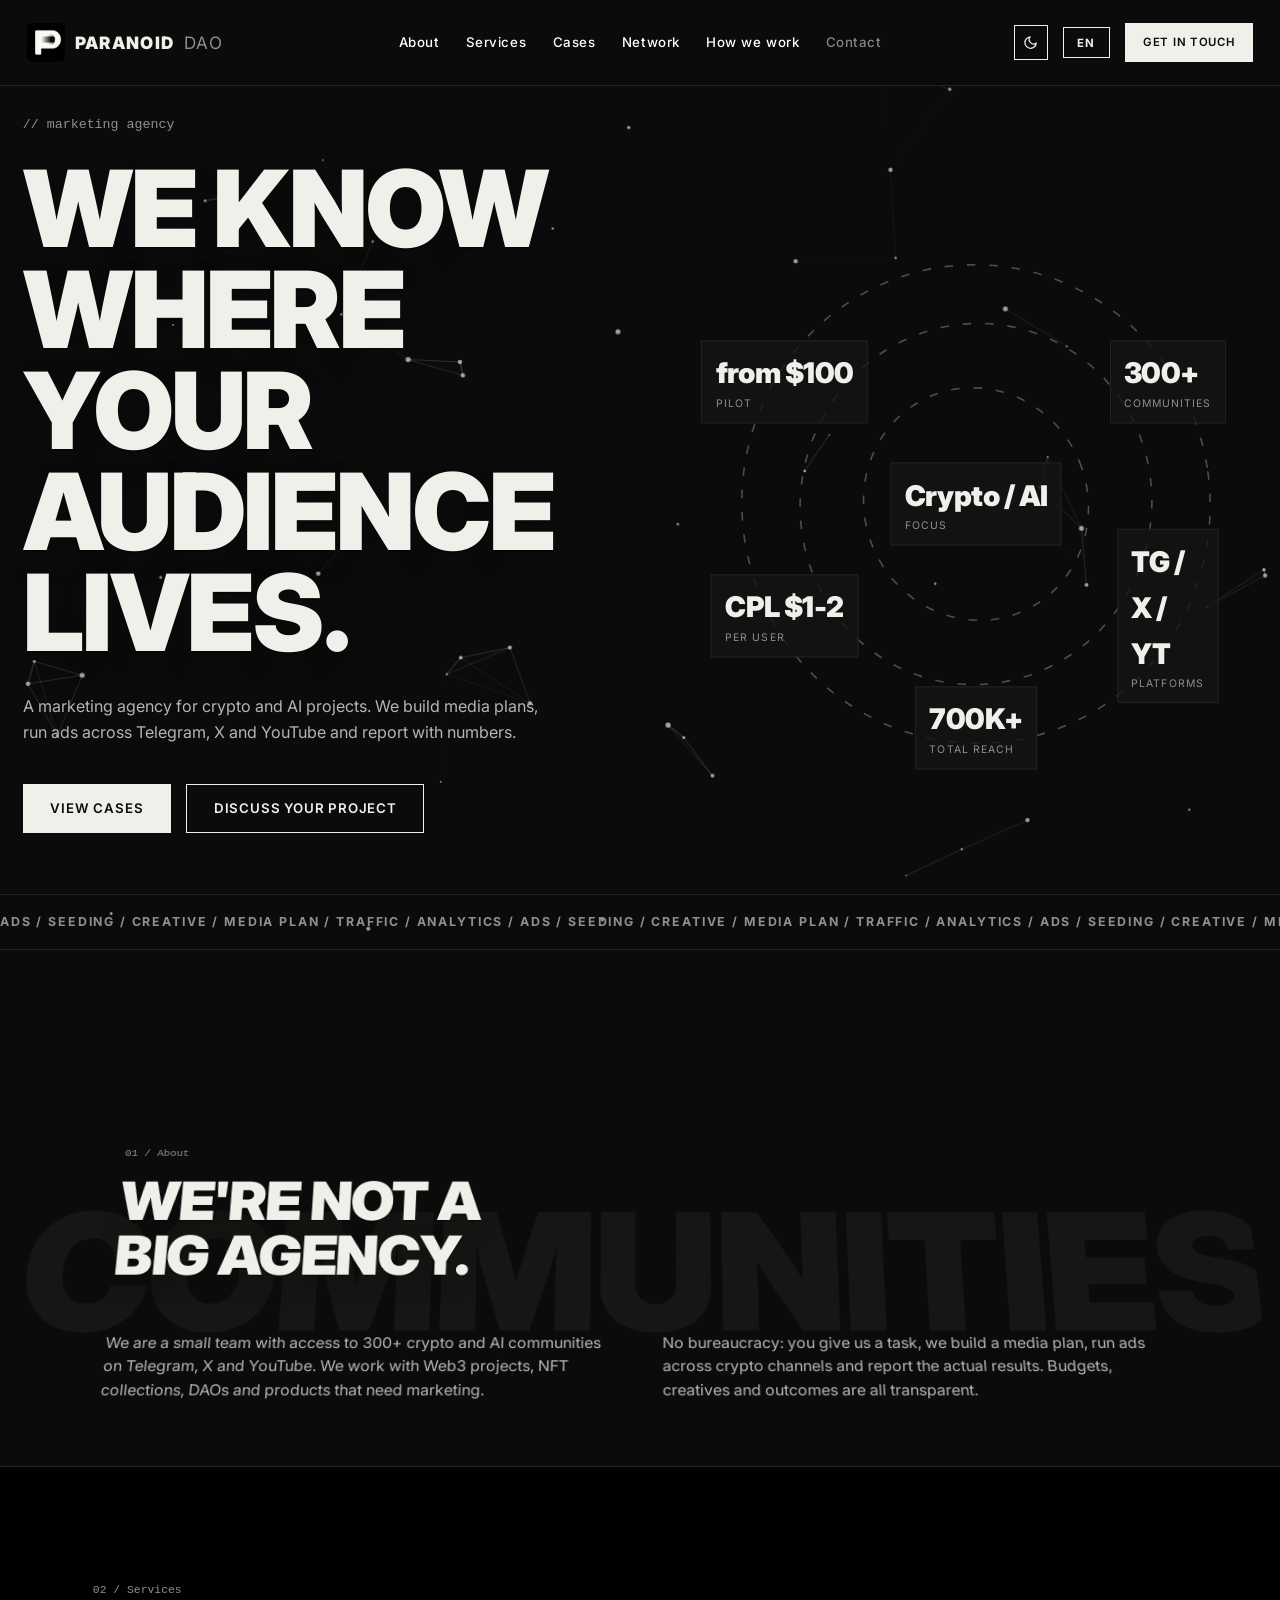
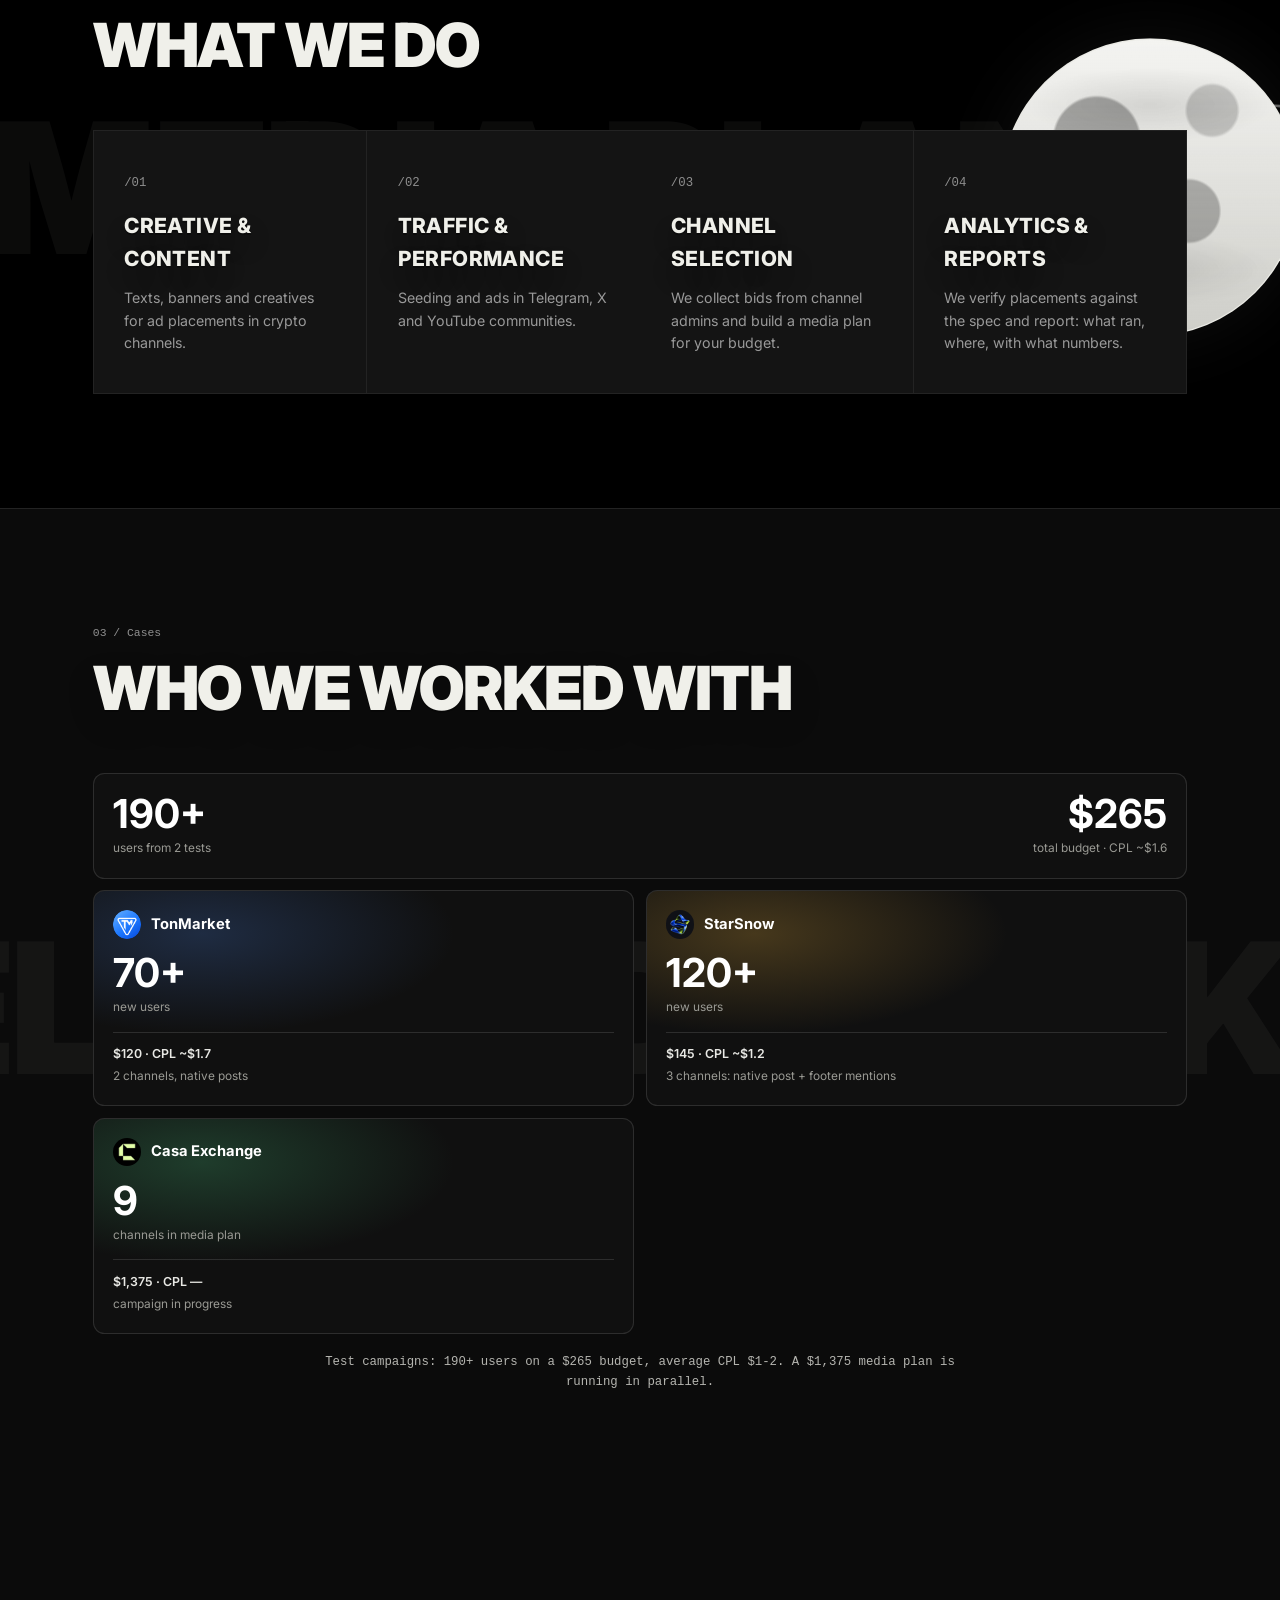
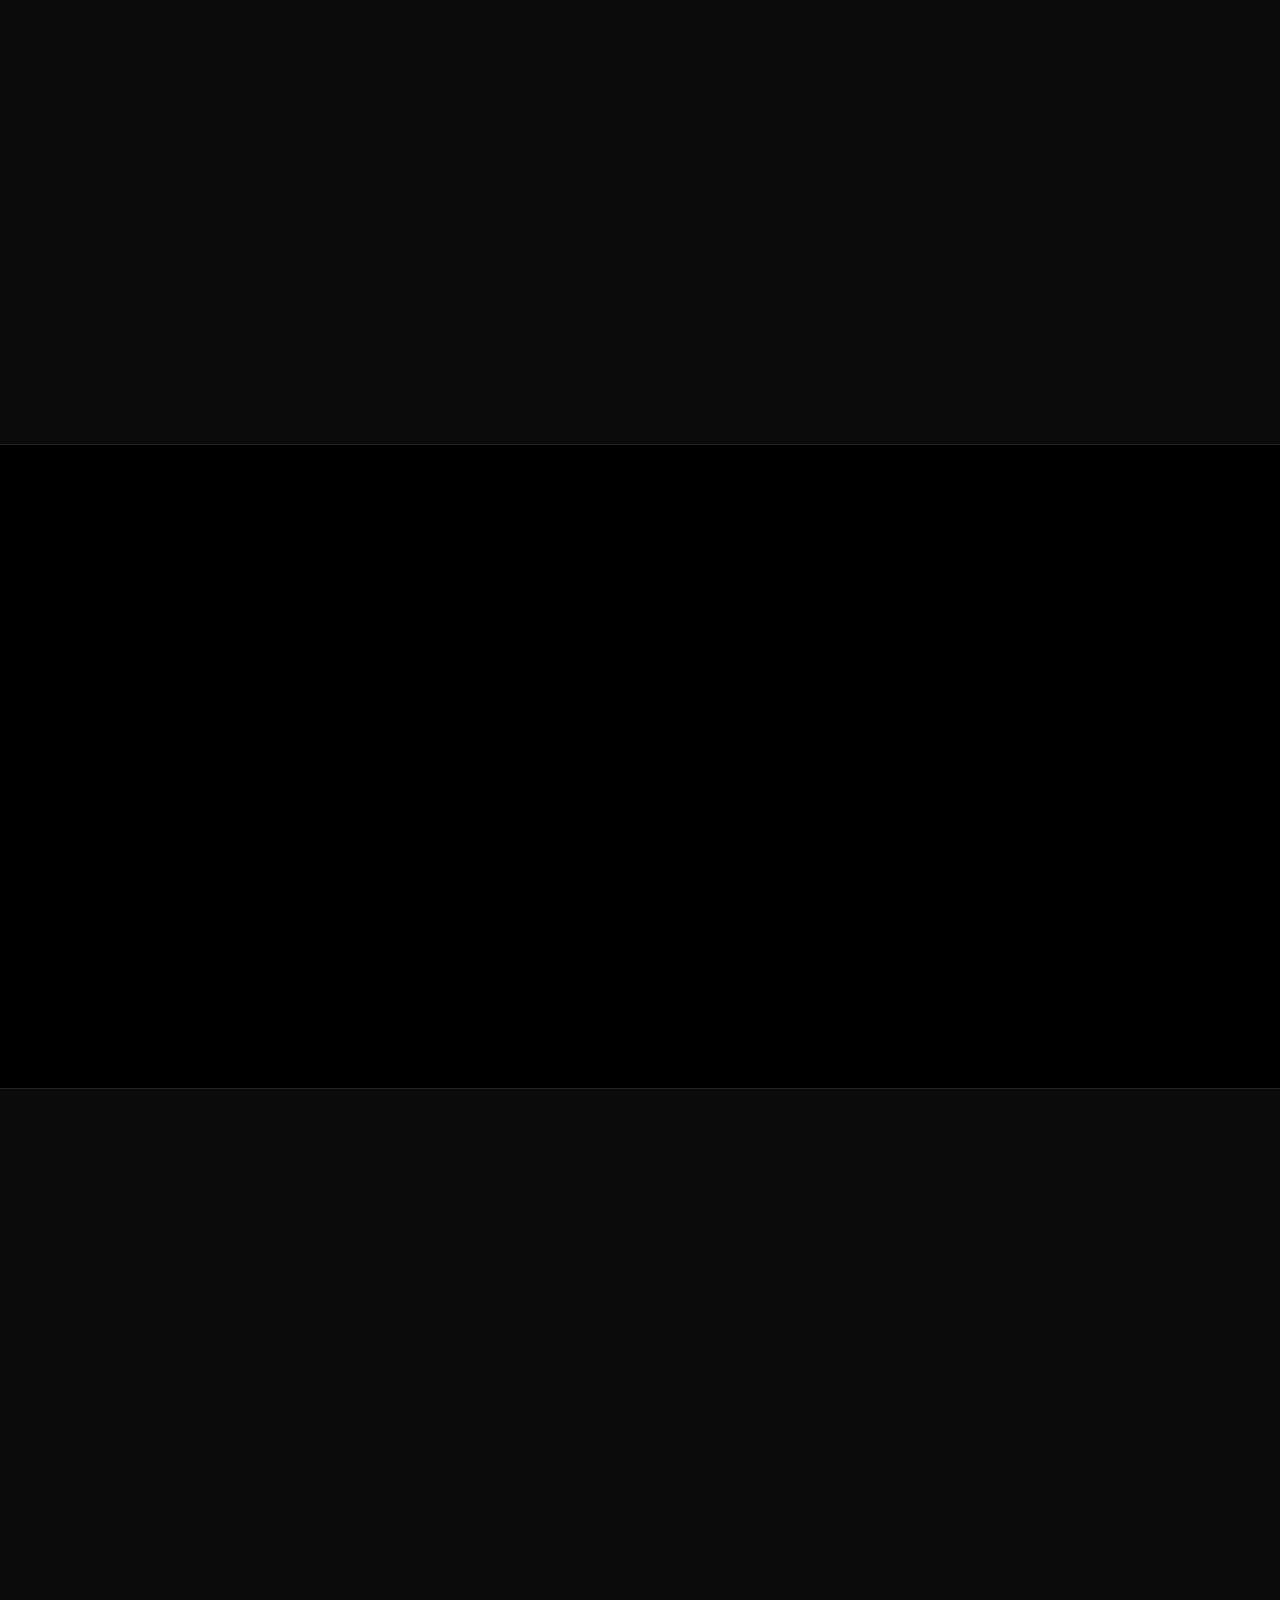
==== index.html @ a0a72232 "Casa Exchange: add project link" ====
<!DOCTYPE html>
<html lang="ru">
<head>
  <meta charset="UTF-8">
  <meta name="viewport" content="width=device-width, initial-scale=1.0">
  <title>Paranoid DAO — Crypto Marketing & Ads Agency</title>
  <meta name="description" content="Paranoid DAO — маркетинговое агентство для крипто- и AI-проектов: посевы и реклама в 300+ каналах Telegram, X и YouTube. Медиаплан, креативы, трафик и аналитика.">
  <link rel="canonical" href="https://paranoidao.xyz/">
  <meta property="og:type" content="website">
  <meta property="og:site_name" content="Paranoid DAO">
  <meta property="og:locale" content="ru_RU">
  <meta property="og:title" content="Paranoid DAO — Crypto Marketing & Ads Agency">
  <meta property="og:description" content="Посевы и реклама в 300+ крипто и AI-каналах Telegram, X и YouTube. Медиаплан, креативы, трафик и аналитика.">
  <meta property="og:url" content="https://paranoidao.xyz/">
  <meta property="og:image" content="https://paranoidao.xyz/og-image-v2.png">
  <meta property="og:image:width" content="1200">
  <meta property="og:image:height" content="630">
  <meta property="og:image:alt" content="Paranoid DAO: маркетинг для крипто-проектов. 300+ комьюнити в Telegram, X и YouTube.">
  <meta name="twitter:card" content="summary_large_image">
  <meta name="twitter:image:alt" content="Paranoid DAO: маркетинг для крипто-проектов">
  <meta name="twitter:title" content="Paranoid DAO — Crypto Marketing & Ads Agency">
  <meta name="twitter:description" content="Маркетинговое агентство с доступом к 300+ крипто и AI-комьюнити.">
  <link rel="preconnect" href="https://fonts.googleapis.com">
  <link rel="preconnect" href="https://fonts.gstatic.com" crossorigin>
  <link href="https://fonts.googleapis.com/css2?family=Inter:wght@400;500;600;700;800;900&family=Anton&display=swap" rel="stylesheet">
  <link rel="stylesheet" href="style.css?v=105">
  <link rel="icon" type="image/svg+xml" href="favicon.svg">
  <link rel="icon" type="image/png" sizes="64x64" href="favicon.png">
  <link rel="apple-touch-icon" sizes="180x180" href="apple-touch-icon.png">
  <script type="application/ld+json">
  {
    "@context": "https://schema.org",
    "@type": "Organization",
    "name": "Paranoid DAO",
    "url": "https://paranoidao.xyz/",
    "logo": "https://paranoidao.xyz/paranoiddao-avatar.png",
    "description": "Маркетинговое агентство с доступом к 300+ крипто и AI-комьюнити в Telegram, X и YouTube.",
    "sameAs": [
      "https://t.me/paranoiddao_mirror",
      "https://t.me/relapseqq",
      "https://x.com/shikigamiWW"
    ]
  }
  </script>
  <script type="application/ld+json">
  {
    "@context": "https://schema.org",
    "@type": "WebSite",
    "name": "Paranoid DAO",
    "alternateName": "ParanoidDAO",
    "url": "https://paranoidao.xyz/"
  }
  </script>
</head>
<body>

  <header class="header">
    <div class="container header__inner">
      <a href="#top" class="logo"><img src="paranoid-logo.png" alt="" class="logo__img">PARANOID<span>DAO</span></a>
      <nav class="nav">
        <a href="#about" data-i18n="nav.about">О нас</a>
        <a href="#services" data-i18n="nav.services">Услуги</a>
        <a href="#cases" data-i18n="nav.cases">Кейсы</a>
        <a href="communities/" data-i18n="nav.network">Сеть</a>
        <a href="#process" data-i18n="nav.process">Как работаем</a>
        <a href="#contact" data-i18n="nav.contact">Контакты</a>
      </nav>
      <div class="header__actions">
        <button class="burger" id="burger" type="button" aria-label="Menu">
          <span></span><span></span><span></span>
        </button>
        <button class="theme-toggle" id="themeToggle" type="button" aria-label="Toggle theme">
          <svg class="theme-icon theme-icon--moon" viewBox="0 0 24 24" fill="none" stroke="currentColor" stroke-width="2" stroke-linecap="round" stroke-linejoin="round"><path d="M21 12.79A9 9 0 1 1 11.21 3 7 7 0 0 0 21 12.79Z"/></svg>
          <svg class="theme-icon theme-icon--sun" viewBox="0 0 24 24" fill="none" stroke="currentColor" stroke-width="2" stroke-linecap="round" stroke-linejoin="round"><circle cx="12" cy="12" r="4"/><path d="M12 2v2M12 20v2M4.93 4.93l1.41 1.41M17.66 17.66l1.41 1.41M2 12h2M20 12h2M4.93 19.07l1.41-1.41M17.66 6.34l1.41-1.41"/></svg>
        </button>
        <div class="lang">
          <button class="lang-toggle" id="langToggle" type="button">RU</button>
          <div class="lang-menu" id="langMenu">
            <button type="button" data-lang-opt="ru">RU</button>
            <button type="button" data-lang-opt="en">EN</button>
            <button type="button" data-lang-opt="uk">UA</button>
          </div>
        </div>
        <a href="#contact" class="btn btn--small" data-i18n="btn.contact">Связаться</a>
      </div>
    </div>
  </header>

  <section class="hero" id="top">
    <canvas class="hero__canvas" id="heroCanvas" aria-hidden="true"></canvas>
    <div class="container">
      <p class="hero__label" data-i18n="hero.label">// маркетинговое агентство</p>
      <h1 class="hero__title" data-i18n-html="hero.title">МЫ ЗНАЕМ,<br>ГДЕ ВАША<br>АУДИТОРИЯ.</h1>
      <p class="hero__text" data-i18n="hero.text">
        Маркетинговое агентство для крипто- и AI-проектов.
        Собираем медиаплан, размещаем рекламу в Telegram, X и YouTube
        и отчитываемся цифрами.
      </p>
      <div class="hero__actions">
        <a href="#cases" class="btn" data-i18n="hero.btnCases">Смотреть кейсы</a>
        <a href="#contact" class="btn btn--ghost" data-i18n="hero.btnProject">Обсудить проект</a>
      </div>
    </div>
    <div class="hero__stats">
      <svg class="hero__orbits" viewBox="0 0 100 100" aria-hidden="true">
        <ellipse cx="50" cy="50" rx="44" ry="45" transform="rotate(-8 50 50)"/>
        <ellipse cx="50" cy="50" rx="33" ry="34" transform="rotate(14 50 50)"/>
        <ellipse cx="50" cy="50" rx="21" ry="22" transform="rotate(-22 50 50)"/>
      </svg>
      <a class="stat" href="communities/"><span class="stat__num">300+</span><span class="stat__label" data-i18n="stat.communities">комьюнити</span></a>
      <a class="stat" href="communities/"><span class="stat__num">TG / X / YT</span><span class="stat__label" data-i18n="stat.platforms">площадки</span></a>
      <a class="stat" href="communities/"><span class="stat__num">700K+</span><span class="stat__label" data-i18n="stat.reach">суммарный охват</span></a>
      <a class="stat" href="#cases"><span class="stat__num" data-i18n="stat.cplNum">CPL $1-2</span><span class="stat__label" data-i18n="stat.cpl">за юзера</span></a>
      <a class="stat" href="#pilot"><span class="stat__num" data-i18n="stat.pilotNum">от $100</span><span class="stat__label" data-i18n="stat.pilot">пилот</span></a>
      <a class="stat" href="#services"><span class="stat__num" data-i18n="stat.focusNum">Крипто / AI</span><span class="stat__label" data-i18n="stat.focus">фокус</span></a>
    </div>
    <div class="hero__marquee" aria-hidden="true">
      <div class="marquee__track">
        <span data-i18n="marquee">РЕКЛАМА / ПОСЕВЫ / КРЕАТИВ / МЕДИАПЛАН / ТРАФИК / АНАЛИТИКА / </span><span data-i18n="marquee">РЕКЛАМА / ПОСЕВЫ / КРЕАТИВ / МЕДИАПЛАН / ТРАФИК / АНАЛИТИКА / </span>
      </div>
    </div>
  </section>

  <section class="section" id="about">
    <canvas class="about__canvas" id="aboutCanvas" aria-hidden="true"></canvas>
    <div class="section__ghost section__ghost--right">communities</div>
    <div class="container">
      <p class="section__label" data-i18n="about.label">01 / О нас</p>
      <h2 class="section__title" data-i18n-html="about.title">Мы не «большое<br>агентство».</h2>
      <div class="about__grid">
        <p data-i18n="about.p1">
          Мы небольшая команда с доступом к 300+ крипто и AI-комьюнити
          в Telegram, X и YouTube. Работаем с Web3-проектами, NFT-коллекциями,
          DAO и продуктами, которым нужен маркетинг.
        </p>
        <p data-i18n="about.p2">
          Никакой бюрократии: вы даете задачу, мы собираем медиаплан,
          запускаем рекламу по крипто-каналам и отчитываемся по факту.
          Бюджеты, креативы и результаты полностью прозрачны.
        </p>
      </div>
    </div>
  </section>

  <section class="section section--invert" id="services">
    <div class="section__ghost section__ghost--left">media plan</div>
    <div class="planet" aria-hidden="true">
      <div class="planet__ring"></div>
      <div class="planet__orb"><div class="planet__spin"></div></div>
    </div>
    <div class="container">
      <p class="section__label" data-i18n="services.label">02 / Услуги</p>
      <h2 class="section__title" data-i18n="services.title">Что делаем</h2>
      <div class="services__grid">
        <article class="service">
          <span class="service__num">/01</span>
          <h3 data-i18n="svc1.title">Креатив и контент</h3>
          <p data-i18n="svc1.desc">Тексты, баннеры и креативы под рекламные размещения в крипто-каналах.</p>
        </article>
        <article class="service">
          <span class="service__num">/02</span>
          <h3 data-i18n="svc2.title">Трафик и performance</h3>
          <p data-i18n="svc2.desc">Посевы и реклама в Telegram, Twitter и YouTube-комьюнити.</p>
        </article>
        <article class="service">
          <span class="service__num">/03</span>
          <h3 data-i18n="svc3.title">Подбор каналов</h3>
          <p data-i18n="svc3.desc">Собираем заявки от админов каналов и формируем медиаплан под бюджет.</p>
        </article>
        <article class="service">
          <span class="service__num">/04</span>
          <h3 data-i18n="svc4.title">Аналитика и отчеты</h3>
          <p data-i18n="svc4.desc">Проверяем размещения по ТЗ и отчитываемся: что вышло, где, с какими цифрами.</p>
        </article>
      </div>
    </div>
  </section>

  <section class="section" id="cases">
    <div class="section__ghost section__ghost--right">selected work</div>
    <div class="container">
      <p class="section__label" data-i18n="cases.label">03 / Кейсы</p>
      <h2 class="section__title" data-i18n="cases.title">С кем работали</h2>
      <div class="cases__marquee" aria-hidden="true">
        <div class="cases__track">
          <a class="case-chip" href="https://t.me/TonMarketIo_bot" target="_blank" rel="noopener"><img src="tonmarket-icon.png" alt=""><span class="case-chip__name">TonMarket</span></a>
          <a class="case-chip" href="https://t.me/starsnowshop_bot" target="_blank" rel="noopener"><img src="starsnow-new.jpg" alt=""><span class="case-chip__name">StarSnow</span></a>
          <a class="case-chip" href="https://t.me/TonMarketIo_bot" target="_blank" rel="noopener"><img src="tonmarket-icon.png" alt=""><span class="case-chip__name">TonMarket</span></a>
          <a class="case-chip" href="https://t.me/starsnowshop_bot" target="_blank" rel="noopener"><img src="starsnow-new.jpg" alt=""><span class="case-chip__name">StarSnow</span></a>
          <a class="case-chip" href="https://t.me/TonMarketIo_bot" target="_blank" rel="noopener"><img src="tonmarket-icon.png" alt=""><span class="case-chip__name">TonMarket</span></a>
          <a class="case-chip" href="https://t.me/starsnowshop_bot" target="_blank" rel="noopener"><img src="starsnow-new.jpg" alt=""><span class="case-chip__name">StarSnow</span></a>
          <a class="case-chip" href="https://t.me/TonMarketIo_bot" target="_blank" rel="noopener"><img src="tonmarket-icon.png" alt=""><span class="case-chip__name">TonMarket</span></a>
          <a class="case-chip" href="https://t.me/starsnowshop_bot" target="_blank" rel="noopener"><img src="starsnow-new.jpg" alt=""><span class="case-chip__name">StarSnow</span></a>
          <a class="case-chip" href="https://t.me/TonMarketIo_bot" target="_blank" rel="noopener"><img src="tonmarket-icon.png" alt=""><span class="case-chip__name">TonMarket</span></a>
          <a class="case-chip" href="https://t.me/starsnowshop_bot" target="_blank" rel="noopener"><img src="starsnow-new.jpg" alt=""><span class="case-chip__name">StarSnow</span></a>
          <a class="case-chip" href="https://t.me/TonMarketIo_bot" target="_blank" rel="noopener"><img src="tonmarket-icon.png" alt=""><span class="case-chip__name">TonMarket</span></a>
          <a class="case-chip" href="https://t.me/starsnowshop_bot" target="_blank" rel="noopener"><img src="starsnow-new.jpg" alt=""><span class="case-chip__name">StarSnow</span></a>
          <a class="case-chip" href="https://t.me/TonMarketIo_bot" target="_blank" rel="noopener"><img src="tonmarket-icon.png" alt=""><span class="case-chip__name">TonMarket</span></a>
          <a class="case-chip" href="https://t.me/starsnowshop_bot" target="_blank" rel="noopener"><img src="starsnow-new.jpg" alt=""><span class="case-chip__name">StarSnow</span></a>
          <a class="case-chip" href="https://t.me/TonMarketIo_bot" target="_blank" rel="noopener"><img src="tonmarket-icon.png" alt=""><span class="case-chip__name">TonMarket</span></a>
          <a class="case-chip" href="https://t.me/starsnowshop_bot" target="_blank" rel="noopener"><img src="starsnow-new.jpg" alt=""><span class="case-chip__name">StarSnow</span></a>
          <a class="case-chip" href="https://t.me/TonMarketIo_bot" target="_blank" rel="noopener"><img src="tonmarket-icon.png" alt=""><span class="case-chip__name">TonMarket</span></a>
          <a class="case-chip" href="https://t.me/starsnowshop_bot" target="_blank" rel="noopener"><img src="starsnow-new.jpg" alt=""><span class="case-chip__name">StarSnow</span></a>
          <a class="case-chip" href="https://t.me/TonMarketIo_bot" target="_blank" rel="noopener"><img src="tonmarket-icon.png" alt=""><span class="case-chip__name">TonMarket</span></a>
          <a class="case-chip" href="https://t.me/starsnowshop_bot" target="_blank" rel="noopener"><img src="starsnow-new.jpg" alt=""><span class="case-chip__name">StarSnow</span></a>
        </div>
      </div>
      <div class="cases__bento" id="casesBento"></div>
      <p class="cases__note" data-i18n="cases.note">Тестовые кампании: 190+ пользователей при бюджете $265, средний CPL $1-2. Параллельно идет медиаплан на $1375.</p>
    </div>
  </section>

  <section class="section" id="pilot">
    <div class="section__ghost section__ghost--right">pilot</div>
    <div class="container pilot">
      <p class="section__label" data-i18n="pilot.label">// пилот</p>
      <h2 class="section__title" data-i18n="pilot.title">Пилот от $100.</h2>
      <p class="pilot__text" data-i18n="pilot.text">
        Тестовое размещение на одном или нескольких каналах: проверяем,
        как аудитория реагирует на оффер, до того как вы вложите
        основной бюджет. Вы получаете нативный пост и отчет с цифрами.
      </p>
      <a href="#contact" class="btn" data-i18n="pilot.btn">Обсудить пилот</a>
    </div>
  </section>

  <section class="section section--invert" id="process">
    <div class="section__ghost section__ghost--left">pipeline</div>
    <div class="container">
      <p class="section__label" data-i18n="process.label">04 / Как работаем</p>
      <h2 class="section__title" data-i18n-html="process.title">Четыре шага<br>до запуска.</h2>
      <div class="dao__grid">
        <div class="dao__item">
          <h3 data-i18n="step1.title">01 / Бриф</h3>
          <p data-i18n="step1.desc">Собираем у проекта задачу, бюджет и дедлайн.</p>
        </div>
        <div class="dao__item">
          <h3 data-i18n="step2.title">02 / Заявки</h3>
          <p data-i18n="step2.desc">Собираем заявки от каналов и комьюнити, формируем медиаплан.</p>
        </div>
        <div class="dao__item">
          <h3 data-i18n="step3.title">03 / Согласование</h3>
          <p data-i18n="step3.desc">Проходимся по медиаплану с клиентом и утверждаем размещения.</p>
        </div>
        <div class="dao__item">
          <h3 data-i18n="step4.title">04 / Контроль</h3>
          <p data-i18n="step4.desc">Проверяем выполнение условий по ТЗ и отдаем отчеты с цифрами.</p>
        </div>
      </div>
    </div>
  </section>

  <section class="section" id="contact">
    <div class="section__ghost section__ghost--right">paranoid</div>
    <div class="container contact">
      <p class="section__label" data-i18n="contact.label">05 / Контакты</p>
      <h2 class="section__title" data-i18n-html="contact.title">Есть задача?<br>Пишите.</h2>
      <p class="contact__text" data-i18n="contact.text">
        Расскажите про проект, бюджет и сроки. Соберем медиаплан
        по крипто-каналам и вернемся с предложением.
        Не уверены с бюджетом? Можно начать с теста на одном канале.
      </p>
      <div class="contact__links">
        <a href="mailto:mashiros17s@gmail.com" class="btn">mashiros17s@gmail.com</a>
        <a href="https://t.me/paranoiddao_mirror" target="_blank" rel="noopener" class="btn btn--ghost" data-i18n="btn.tgchan">Инфо-канал в Telegram</a>
        <a href="https://t.me/relapseqq" target="_blank" rel="noopener" class="btn btn--ghost" data-i18n="btn.tgdm">Написать в ЛС</a>
        <a href="https://x.com/shikigamiWW" target="_blank" rel="noopener" class="btn btn--ghost">X</a>
      </div>
      <p class="contact__foot">© 2026 Paranoid DAO.</p>
    </div>
  </section>

  <script>
  // Paranoid DAO — переключение языка RU/EN + подсветка активного пункта меню.

  const EN = {
    "nav.about": "About",
    "nav.services": "Services",
    "nav.cases": "Cases",
    "nav.network": "Network",
    "nav.process": "How we work",
    "nav.contact": "Contact",
    "btn.contact": "Get in touch",
    "btn.cases": "Cases",
    "btn.tgdm": "DM me",
    "btn.tgchan": "Telegram info channel",

    "hero.label": "// marketing agency",
    "hero.title": "WE KNOW<br>WHERE YOUR<br>AUDIENCE LIVES.",
    "hero.text": "A marketing agency for crypto and AI projects. We build media plans, run ads across Telegram, X and YouTube and report with numbers.",
    "hero.btnCases": "View cases",
    "hero.btnProject": "Discuss your project",
    "stat.communities": "communities",
    "stat.platforms": "platforms",
    "stat.focus": "focus",
    "stat.reach": "total reach",
    "stat.focusNum": "Crypto / AI",
    "stat.cplNum": "CPL $1-2",
    "stat.cpl": "per user",
    "stat.pilotNum": "from $100",
    "stat.pilot": "pilot",
    "marquee": "ADS / SEEDING / CREATIVE / MEDIA PLAN / TRAFFIC / ANALYTICS / ",

    "about.label": "01 / About",
    "about.title": "We're not a<br>big agency.",
    "about.p1": "We are a small team with access to 300+ crypto and AI communities on Telegram, X and YouTube. We work with Web3 projects, NFT collections, DAOs and products that need marketing.",
    "about.p2": "No bureaucracy: you give us a task, we build a media plan, run ads across crypto channels and report the actual results. Budgets, creatives and outcomes are all transparent.",

    "services.label": "02 / Services",
    "services.title": "What we do",
    "svc1.title": "Creative & content",
    "svc1.desc": "Texts, banners and creatives for ad placements in crypto channels.",
    "svc2.title": "Traffic & performance",
    "svc2.desc": "Seeding and ads in Telegram, X and YouTube communities.",
    "svc3.title": "Channel selection",
    "svc3.desc": "We collect bids from channel admins and build a media plan for your budget.",
    "svc4.title": "Analytics & reports",
    "svc4.desc": "We verify placements against the spec and report: what ran, where, with what numbers.",

    "cases.label": "03 / Cases",
    "cases.title": "Who we worked with",
    "case1.tag": "TON / TELEGRAM · NATIVE POST",
    "case1.title": "TonMarket",
    "case1.desc": "A prediction market in Telegram on TON.",
    "case.task": "Task",
    "case.done": "What we did",
    "case.result": "Result",
    "case.budget": "Budget",
    "case1.task": "Drove players to a referral and quest event with token and stablecoin farming.",
    "case1.done": "Picked 2 NFT/GIFTS-niche channels and placed native posts with an event guide.",
    "case1.result": "65+ new users, some placed predictions during the event.",
    "case1.budget": "$120.",
    "case2.tag": "STARS / PREMIUM · CHANNEL TEST",
    "case2.title": "StarSnow",
    "case2.desc": "A service for buying Telegram Stars and Premium.",
    "case2.task": "Test demand for a Telegram Stars and Premium buying service.",
    "case2.done": "First test on one channel, then scaled up: 5 placements across 2 channels.",
    "case2.result": "100+ new users, with real Telegram Stars purchases.",
    "case2.budget": "$145.",
    "cases.note": "Test campaigns: 190+ users on a $265 budget, average CPL $1-2. A $1,375 media plan is running in parallel.",
    "cases.totalLabel": "users from 2 tests",
    "cases.totalBudget": "total budget · CPL ~$1.6",
    "cases.usersLabel": "new users",
    "case1.stats": "$120 · CPL ~$1.7",
    "case1.note": "2 channels, native posts",
    "case2.stats": "$145 · CPL ~$1.2",
    "case2.note": "3 channels: native post + footer mentions",
    "case3.usersLabel": "channels in media plan",
    "case3.stats": "$1,375 · CPL —",
    "case3.note": "campaign in progress",
    "case.hover": "Hover for details",
    "case.tap": "Tap for details",

    "pilot.label": "// pilot",
    "pilot.title": "Pilot from $100.",
    "pilot.text": "A test placement on one or several channels: we check how the audience reacts to your offer before you spend the main budget. You get a native post and a report with numbers.",
    "pilot.btn": "Discuss pilot",

    "process.label": "04 / Process",
    "process.title": "Four steps<br>to launch.",
    "step1.title": "01 / Brief",
    "step1.desc": "We collect the project's task, budget and deadline.",
    "step2.title": "02 / Bids",
    "step2.desc": "We collect bids from channels and communities and build a media plan.",
    "step3.title": "03 / Approval",
    "step3.desc": "We go through the media plan with the client and approve placements.",
    "step4.title": "04 / Control",
    "step4.desc": "We verify spec compliance and deliver a report with numbers.",

    "contact.label": "05 / Contact",
    "contact.title": "Got a project?<br>Write us.",
    "contact.text": "Tell us about your project, budget and timeline. We'll build a media plan across crypto channels and get back with an offer. Not sure about budget? You can start with a test on a single channel."
  };

  const UK = {
    "nav.about": "Про нас",
    "nav.services": "Послуги",
    "nav.cases": "Кейси",
    "nav.network": "Мережа",
    "nav.process": "Як працюємо",
    "nav.contact": "Контакти",
    "btn.contact": "Зв'язатися",
    "btn.cases": "Кейси",
    "btn.tgdm": "Написати в ЛС",
    "btn.tgchan": "Інфо-канал у Telegram",

    "hero.label": "// маркетингове агентство",
    "hero.title": "МИ ЗНАЄМО,<br>ДЕ ВАША<br>АУДИТОРІЯ.",
    "hero.text": "Маркетингове агентство для крипто- та AI-проєктів. Збираємо медіаплани, розміщуємо рекламу в Telegram, X та YouTube і звітуємо цифрами.",
    "hero.btnCases": "Дивитись кейси",
    "hero.btnProject": "Обговорити проєкт",
    "stat.communities": "ком'юніті",
    "stat.platforms": "майданчики",
    "stat.focus": "фокус",
    "stat.reach": "загальне охоплення",
    "stat.focusNum": "Крипто / AI",
    "stat.cplNum": "CPL $1-2",
    "stat.cpl": "за користувача",
    "stat.pilotNum": "від $100",
    "stat.pilot": "пілот",
    "marquee": "РЕКЛАМА / ПОСІВИ / КРЕАТИВ / МЕДІАПЛАН / ТРАФІК / АНАЛІТИКА / ",

    "about.label": "01 / Про нас",
    "about.title": "Ми не «велике<br>агентство».",
    "about.p1": "Ми невелика команда з доступом до 300+ крипто- та AI-ком'юніті в Telegram, X та YouTube. Працюємо з Web3-проєктами, NFT-колекціями, DAO та продуктами, яким потрібен маркетинг.",
    "about.p2": "Без бюрократії: ви даєте нам задачу, ми збираємо медіаплан, розміщуємо рекламу в крипто-каналах і звітуємо реальними результатами. Бюджети, креативи та результати — прозорі.",

    "services.label": "02 / Послуги",
    "services.title": "Що робимо",
    "svc1.title": "Креатив і контент",
    "svc1.desc": "Тексти, банери та креативи для рекламних розміщень у крипто-каналах.",
    "svc2.title": "Трафік і performance",
    "svc2.desc": "Посіви та реклама в Telegram, X та YouTube-ком'юніті.",
    "svc3.title": "Підбір каналів",
    "svc3.desc": "Збираємо заявки від адмінів каналів і формуємо медіаплан під бюджет.",
    "svc4.title": "Аналітика і звіти",
    "svc4.desc": "Перевіряємо розміщення за ТЗ і звітуємо: що вийшло, де і з якими цифрами.",

    "cases.label": "03 / Кейси",
    "cases.title": "З ким працювали",
    "case1.tag": "TON / TELEGRAM · НАТИВНИЙ ПОСТ",
    "case1.title": "TonMarket",
    "case1.desc": "Предикт-маркет у Telegram на TON.",
    "case.task": "Задача",
    "case.done": "Що зробили",
    "case.result": "Результат",
    "case.budget": "Бюджет",
    "case1.task": "Привели гравців на реферальний та квест-івент із фармом токенів і стейблів.",
    "case1.done": "Взяли 2 канали NFT/GIFTS-тематики, розмістили нативні пости з гайдом по івенту.",
    "case1.result": "65+ нових користувачів, частина зробила предикти під час івенту.",
    "case1.budget": "$120.",
    "case2.tag": "STARS / PREMIUM · ТЕСТ КАНАЛУ",
    "case2.title": "StarSnow",
    "case2.desc": "Сервіс покупки Telegram Stars і Premium.",
    "case2.task": "Перевірити попит на сервіс покупки Telegram Stars і Premium.",
    "case2.done": "Перший тест на одному каналі, потім добір реклами: 5 розміщень на 2 каналах.",
    "case2.result": "100+ нових користувачів, були покупки Telegram Stars.",
    "case2.budget": "$145.",
    "cases.note": "Тестові кампанії: 190+ користувачів при бюджеті $265, середній CPL $1-2. Паралельно йде медіаплан на $1375.",
    "cases.totalLabel": "користувачів за 2 тести",
    "cases.totalBudget": "загальний бюджет · CPL ~$1,6",
    "cases.usersLabel": "нових користувачів",
    "case1.stats": "$120 · CPL ~$1,7",
    "case1.note": "2 канали, нативні пости",
    "case2.stats": "$145 · CPL ~$1,2",
    "case2.note": "3 канали: нативний пост і футери",
    "case3.usersLabel": "каналів у медіаплані",
    "case3.stats": "$1 375 · CPL —",
    "case3.note": "кампанія в роботі",
    "case.hover": "Наведіть для деталей",
    "case.tap": "Торкніться для деталей",

    "pilot.label": "// пілот",
    "pilot.title": "Пілот від $100.",
    "pilot.text": "Тестове розміщення на одному або кількох каналах: перевіряємо, як аудиторія реагує на оффер, доки ви не вклали основний бюджет. Ви отримуєте нативний пост і звіт із цифрами.",
    "pilot.btn": "Обговорити пілот",

    "process.label": "04 / Як працюємо",
    "process.title": "Чотири кроки<br>до запуску.",
    "step1.title": "01 / Бриф",
    "step1.desc": "Збираємо у проєкту задачу, бюджет і дедлайн.",
    "step2.title": "02 / Заявки",
    "step2.desc": "Збираємо заявки від каналів і ком'юніті, формуємо медіаплан.",
    "step3.title": "03 / Погодження",
    "step3.desc": "Проходимо медіаплан із клієнтом і затверджуємо розміщення.",
    "step4.title": "04 / Контроль",
    "step4.desc": "Перевіряємо виконання умов за ТЗ і віддаємо звіти з цифрами.",

    "contact.label": "05 / Контакти",
    "contact.title": "Є задача?<br>Пишіть.",
    "contact.text": "Розкажіть про свій проєкт, бюджет і терміни. Ми зберемо медіаплан по крипто-каналах і надішлемо пропозицію. Не впевнені з бюджетом? Можна почати з тесту на одному каналі."
  };

  // Кейсы: bento-сетка. Новый кейс = одна строка в CASES_DATA.
  const CASES_DATA = [
    { name: 'TonMarket', icon: 'tonmarket-icon.png', url: 'https://t.me/TonMarketIo_bot',
      users: '70+', stats: '$120 · CPL ~$1,7', note: '2 канала, нативные посты',
      statsKey: 'case1.stats', noteKey: 'case1.note', glow: '#3a5f9f' },
    { name: 'StarSnow', icon: 'starsnow-new.jpg', url: 'https://t.me/starsnowshop_bot',
      users: '120+', stats: '$145 · CPL ~$1,2', note: '3 канала: нативный пост и футеры',
      statsKey: 'case2.stats', noteKey: 'case2.note', glow: '#aa8232' },
    { name: 'Casa Exchange', icon: 'casa.jpg', url: 'https://casa-exchange.com',
      users: '9', usersLabel: 'каналов в медиаплане', usersKey: 'case3.usersLabel',
      stats: '$1 375 · CPL —', note: 'кампания в работе',
      statsKey: 'case3.stats', noteKey: 'case3.note', glow: '#3a8f5f' }
  ];
  (function renderCases() {
    const grid = document.getElementById('casesBento');
    if (!grid) return;
    const mk = (tag, cls, text, i18nKey) => {
      const e = document.createElement(tag);
      if (cls) e.className = cls;
      if (text != null) e.textContent = text;
      if (i18nKey) e.setAttribute('data-i18n', i18nKey);
      return e;
    };
    // Итог на всю ширину
    const total = mk('div', 'bento bento--total');
    const l = mk('div', 'bento__side');
    l.append(mk('span', 'bento__num', '190+'), mk('span', 'bento__sub', 'пользователей за 2 теста', 'cases.totalLabel'));
    const r = mk('div', 'bento__side bento__side--right');
    r.append(mk('span', 'bento__num', '$265'), mk('span', 'bento__sub', 'общий бюджет · CPL ~$1,6', 'cases.totalBudget'));
    total.append(l, r);
    grid.appendChild(total);
    // Ячейки кейсов
    CASES_DATA.forEach(c => {
      const cell = mk('div', 'bento bento--case');
      cell.style.setProperty('--glow', c.glow);
      const glow = mk('div', 'bento__glow');
      const head = mk('div', 'bento__head');
      if (c.icon) {
        const img = document.createElement('img');
        img.src = c.icon; img.alt = c.name; img.loading = 'lazy';
        head.appendChild(img);
      } else {
        const mono = mk('span', 'bento__mono', c.name.split(' ').map(w => w[0]).join('').slice(0, 2));
        head.appendChild(mono);
      }
      const nameEl = c.url ? mk('a', 'bento__name', c.name) : mk('span', 'bento__name', c.name);
      if (c.url) { nameEl.href = c.url; nameEl.target = '_blank'; nameEl.rel = 'noopener noreferrer'; }
      head.appendChild(nameEl);
      const users = mk('div', 'bento__users');
      users.append(mk('span', 'bento__num', c.users),
        mk('span', 'bento__sub', c.usersLabel || 'новых пользователей', c.usersKey || 'cases.usersLabel'));
      const foot = mk('div', 'bento__foot');
      foot.append(mk('span', 'bento__stats', c.stats, c.statsKey), mk('span', 'bento__note', c.note, c.noteKey));
      cell.append(glow, head, users, foot);
      grid.appendChild(cell);
    });
  })();

  // Сохраняем оригинальные (русские) тексты при загрузке.
  const i18nEls = [...document.querySelectorAll('[data-i18n], [data-i18n-html]')];
  const original = new Map(i18nEls.map(el => {
    const entries = [];
    if (el.hasAttribute('data-i18n')) entries.push(['data-i18n', el.textContent]);
    if (el.hasAttribute('data-i18n-html')) entries.push(['data-i18n-html', el.innerHTML]);
    return [el, entries];
  }));

  // Цвет частиц берется из CSS-переменной --particle-rgb (зависит от темы).
  let particleRGB = '255,255,255';

  const langToggle = document.getElementById('langToggle');
  const marqueeSpans = document.querySelectorAll('.marquee__track span');
  const ruMarquee = marqueeSpans[0] ? marqueeSpans[0].textContent : '';
  let savedLang = null;
  try { savedLang = localStorage.getItem('lang'); } catch (e) {}
  if (!savedLang) {
    const nav = (navigator.language || '').toLowerCase();
    savedLang = nav.startsWith('uk') ? 'uk' : nav.startsWith('ru') ? 'ru' : 'en';
  }

  const DICTS = { en: EN, uk: UK };
  const TITLES = {
    ru: 'Paranoid DAO — маркетинговое агентство для крипто-проектов',
    en: 'Paranoid DAO — Crypto Marketing & Ads Agency',
    uk: 'Paranoid DAO — маркетингове агентство для крипто-проєктів'
  };

  function setLang(lang) {
    document.documentElement.lang = lang;
    document.title = TITLES[lang] || TITLES.en;
    try { localStorage.setItem('lang', lang); } catch (e) {}
    if (langToggle) langToggle.textContent = { ru: 'RU', en: 'EN', uk: 'UA' }[lang] || lang.toUpperCase();
    document.querySelectorAll('.lang-menu [data-lang-opt]').forEach(b => {
      b.classList.toggle('active', b.dataset.langOpt === lang);
    });

    for (const [el, entries] of original) {
      for (const [attr, ruText] of entries) {
        const key = el.getAttribute(attr);
        const value = lang === 'ru' ? ruText : (DICTS[lang] && DICTS[lang][key]);
        if (value === undefined) continue;
        if (attr === 'data-i18n') el.textContent = value;
        else el.innerHTML = value;
      }
    }

    const phrase = lang === 'ru' ? ruMarquee : (DICTS[lang] && DICTS[lang]['marquee']) || EN['marquee'];
    marqueeSpans.forEach(s => { s.textContent = phrase.repeat(12); });
  }

  const langMenu = document.getElementById('langMenu');
  if (langToggle && langMenu) {
    langToggle.addEventListener('click', (e) => {
      e.stopPropagation();
      langMenu.classList.toggle('open');
    });
    langMenu.querySelectorAll('[data-lang-opt]').forEach(btn => {
      btn.addEventListener('click', () => {
        setLang(btn.dataset.langOpt);
        langMenu.classList.remove('open');
      });
    });
    document.addEventListener('click', (e) => {
      if (!e.target.closest('.lang')) langMenu.classList.remove('open');
    });
  }

  setLang(savedLang);

  setLang(savedLang);

  // Подсветка активного пункта меню при скролле.
  const links = document.querySelectorAll('.nav a[href^="#"]');
  const sections = [...links]
    .map(a => document.querySelector(a.getAttribute('href')))
    .filter(Boolean);

  // Планета у секции услуг: оборот зависит от скролла.
  const servicesSection = document.getElementById('services');
  const planetSpin = document.querySelector('.planet__spin');

  const updatePlanet = () => {
    if (!servicesSection || !planetSpin) return;
    const top = servicesSection.offsetTop - window.scrollY;
    const progress = Math.min(Math.max((window.innerHeight - top) / (servicesSection.offsetHeight + window.innerHeight), 0), 1);
    planetSpin.style.transform = 'rotate(' + (progress * 360) + 'deg)';
  };

  // Скролл-обработчик через requestAnimationFrame: не чаще 1 раза за кадр.
  let scrollQueued = false;
  const onScroll = () => {
    if (scrollQueued) return;
    scrollQueued = true;
    requestAnimationFrame(() => {
      scrollQueued = false;
      const y = window.scrollY + 120;
      let current = sections[0];
      for (const s of sections) {
        if (s.offsetTop <= y) current = s;
      }
      links.forEach(a => {
        a.style.opacity = a.getAttribute('href') === '#' + current.id ? '1' : '0.5';
      });
      updatePlanet();
      updateSections3D();
    });
  };

  // 3D-переход секций: при появлении в вьюпорте «встают» из перспективы.
  const contentSections = document.querySelectorAll('.section');
  const updateSections3D = () => {
    const vh = window.innerHeight;
    const sy = window.scrollY;
    for (const s of contentSections) {
      const top = s.offsetTop - sy;
      const h = s.offsetHeight;
      // Далеко за пределами экрана — снимаем transform, не тратим ресурсы.
      if (top + h < -200 || top > vh + 200) {
        if (s._t3d !== '') { s._t3d = ''; s.style.transform = ''; }
        continue;
      }
      const p = Math.min(Math.max((vh * 0.9 - top) / (vh * 0.55), 0), 1);
      const eased = 1 - Math.pow(1 - p, 3);
      const angle = ((1 - eased) * 16).toFixed(2);
      const lift = ((1 - eased) * 50).toFixed(1);
      const t = 'perspective(1600px) rotateX(' + angle + 'deg) translateY(' + lift + 'px)';
      if (s._t3d !== t) { s._t3d = t; s.style.transform = t; }
    }
  };

  window.addEventListener('scroll', onScroll, { passive: true });
  window.addEventListener('resize', updatePlanet);
  // Карта сообществ в «О нас»: тихие частицы на фоне текста.
  const aboutCanvas = document.getElementById('aboutCanvas');
  if (aboutCanvas) {
    const actx = aboutCanvas.getContext('2d');
    const aboutSection = aboutCanvas.parentElement;
    const AC_COUNT = 30;
    const AC_LINK = 110;
    const AC_SPEED = 0.18;
    let apts = [];

    const aresize = () => {
      const dpr = Math.min(window.devicePixelRatio || 1, 1.5);
      const w = aboutSection.clientWidth, h = aboutSection.clientHeight;
      aboutCanvas.width = w * dpr;
      aboutCanvas.height = h * dpr;
      aboutCanvas.style.width = w + 'px';
      aboutCanvas.style.height = h + 'px';
      actx.setTransform(dpr, 0, 0, dpr, 0, 0);
      apts = Array.from({ length: AC_COUNT }, () => ({
        x: Math.random() * w,
        y: Math.random() * h,
        vx: (Math.random() - 0.5) * AC_SPEED,
        vy: (Math.random() - 0.5) * AC_SPEED,
        r: Math.random() * 1.6 + 0.6
      }));
    };

    const adraw = () => {
      const w = aboutSection.clientWidth, h = aboutSection.clientHeight;
      actx.clearRect(0, 0, w, h);

      for (const p of apts) {
        p.x += p.vx;
        p.y += p.vy;
        if (p.x < -20) p.x = w + 20;
        if (p.x > w + 20) p.x = -20;
        if (p.y < -20) p.y = h + 20;
        if (p.y > h + 20) p.y = -20;
      }

      actx.lineWidth = 1;
      for (let i = 0; i < apts.length; i++) {
        for (let j = i + 1; j < apts.length; j++) {
          const a = apts[i], b = apts[j];
          const d = Math.hypot(a.x - b.x, a.y - b.y);
          if (d < AC_LINK) {
            actx.strokeStyle = 'rgba(' + particleRGB + ',' + ((1 - d / AC_LINK) * 0.07).toFixed(3) + ')';
            actx.beginPath();
            actx.moveTo(a.x, a.y);
            actx.lineTo(b.x, b.y);
            actx.stroke();
          }
        }
      }

      actx.fillStyle = 'rgba(' + particleRGB + ',0.35)';
      for (const p of apts) {
        actx.beginPath();
        actx.arc(p.x, p.y, p.r, 0, Math.PI * 2);
        actx.fill();
      }
    };

    // Не рисуем кадры, когда секция «О нас» за пределами экрана.
    let aboutVisible = true;
    new IntersectionObserver(entries => {
      aboutVisible = entries[0].isIntersecting;
    }, { threshold: 0 }).observe(aboutSection);

    const aloop = () => {
      if (aboutVisible) adraw();
      requestAnimationFrame(aloop);
    };

    aresize();
    window.addEventListener('resize', aresize);
    if (window.matchMedia('(prefers-reduced-motion: reduce)').matches) {
      adraw();
    } else {
      aloop();
    }
  }

  onScroll();

  // Якорные ссылки: скролл без # в URL.
  document.querySelectorAll('a[href^="#"]').forEach(a => {
    a.addEventListener('click', e => {
      const target = document.querySelector(a.getAttribute('href'));
      if (!target) return;
      e.preventDefault();
      // Скроллим по layout-координатам (offsetTop), а не scrollIntoView:
      // у секций есть 3D-transform, из-за него scrollIntoView целится
      // в визуальную позицию и может «промахнуться» на соседний раздел.
      window.scrollTo({
        top: Math.max(0, target.offsetTop - 120),
        behavior: 'smooth'
      });
      history.replaceState(null, '', location.pathname);
    });
  });

  // Переключение темы.
  const themeToggle = document.getElementById('themeToggle');

  function applyTheme(t) {
    if (t === 'light') document.documentElement.dataset.theme = 'light';
    else delete document.documentElement.dataset.theme;
    try { localStorage.setItem('theme', t); } catch (e) {}
    particleRGB = getComputedStyle(document.documentElement)
      .getPropertyValue('--particle-rgb').trim() || '255,255,255';
  }

  let savedTheme = 'dark';
  try { savedTheme = localStorage.getItem('theme') || 'dark'; } catch (e) {}
  applyTheme(savedTheme);

  if (themeToggle) {
    themeToggle.addEventListener('click', () => {
      applyTheme(document.documentElement.dataset.theme === 'light' ? 'dark' : 'light');
    });
  }

  // Бургер-меню на мобильных.
  const burger = document.getElementById('burger');
  const mainNav = document.querySelector('.nav');
  if (burger && mainNav) {
    burger.addEventListener('click', () => {
      mainNav.classList.toggle('nav--open');
      burger.classList.toggle('is-open');
    });
    mainNav.querySelectorAll('a').forEach(a => {
      a.addEventListener('click', () => {
        mainNav.classList.remove('nav--open');
        burger.classList.remove('is-open');
      });
    });
  }

  // Плавающие стат-плитки: лёгкий 3D-наклон за курсором.
  document.querySelectorAll('.stat').forEach(el => {
    const isDesktop = window.matchMedia('(min-width: 1200px)').matches;
    el.addEventListener('mousemove', e => {
      const r = el.getBoundingClientRect();
      const px = (e.clientX - r.left) / r.width - 0.5;
      const py = (e.clientY - r.top) / r.height - 0.5;
      el.style.transform = (isDesktop ? 'translate(-50%,-50%) ' : '') +
        'perspective(500px) rotateY(' + (px * 14).toFixed(1) +
        'deg) rotateX(' + (-py * 14).toFixed(1) + 'deg) translateZ(10px)';
    });
    el.addEventListener('mouseleave', () => { el.style.transform = ''; });
  });

  // Анимированный фон hero: частицы и связи между ними.
  const canvas = document.getElementById('heroCanvas');
  if (canvas) {
    const ctx = canvas.getContext('2d');
    const hero = canvas.parentElement;
    const COUNT = 55;
    const LINK = 120;
    const SPEED = 0.4;
    let pts = [];

    const resize = () => {
      const dpr = Math.min(window.devicePixelRatio || 1, 1.5);
      const w = hero.clientWidth, h = hero.clientHeight;
      canvas.width = w * dpr;
      canvas.height = h * dpr;
      canvas.style.width = w + 'px';
      canvas.style.height = h + 'px';
      ctx.setTransform(dpr, 0, 0, dpr, 0, 0);
      pts = Array.from({ length: COUNT }, () => ({
        x: Math.random() * w,
        y: Math.random() * h,
        vx: (Math.random() - 0.5) * SPEED,
        vy: (Math.random() - 0.5) * SPEED,
        r: Math.random() * 2 + 0.8
      }));
    };

    const draw = () => {
      const w = hero.clientWidth, h = hero.clientHeight;
      ctx.clearRect(0, 0, w, h);

      for (const p of pts) {
        p.x += p.vx;
        p.y += p.vy;
        if (p.x < -20) p.x = w + 20;
        if (p.x > w + 20) p.x = -20;
        if (p.y < -20) p.y = h + 20;
        if (p.y > h + 20) p.y = -20;
      }

      ctx.lineWidth = 1;
      for (let i = 0; i < pts.length; i++) {
        for (let j = i + 1; j < pts.length; j++) {
          const a = pts[i], b = pts[j];
          const d = Math.hypot(a.x - b.x, a.y - b.y);
          if (d < LINK) {
            ctx.strokeStyle = 'rgba(' + particleRGB + ',' + ((1 - d / LINK) * 0.28).toFixed(3) + ')';
            ctx.beginPath();
            ctx.moveTo(a.x, a.y);
            ctx.lineTo(b.x, b.y);
            ctx.stroke();
          }
        }
      }

      ctx.fillStyle = 'rgba(' + particleRGB + ',0.6)';
      for (const p of pts) {
        ctx.beginPath();
        ctx.arc(p.x, p.y, p.r, 0, Math.PI * 2);
        ctx.fill();
      }
    };

    // Не рисуем кадры, когда hero за пределами экрана.
    let heroVisible = true;
    new IntersectionObserver(entries => {
      heroVisible = entries[0].isIntersecting;
    }, { threshold: 0 }).observe(hero);

    const loop = () => {
      if (heroVisible) draw();
      requestAnimationFrame(loop);
    };

    resize();
    window.addEventListener('resize', resize);
    if (window.matchMedia('(prefers-reduced-motion: reduce)').matches) {
      draw();
    } else {
      loop();
    }
  }
  </script>
<script>
// Scroll reveal: плавное появление блоков при скролле.
(function () {
  var reduce = window.matchMedia('(prefers-reduced-motion: reduce)').matches;
  if (reduce) return;

  var io = ('IntersectionObserver' in window) ? new IntersectionObserver(function (entries) {
    entries.forEach(function (en) {
      if (en.isIntersecting) {
        en.target.classList.add('is-in');
        io.unobserve(en.target);
      }
    });
  }, { threshold: 0.12, rootMargin: '0px 0px -6% 0px' }) : null;

  function reveal(el, delay) {
    el.classList.add('reveal');
    if (delay) el.style.setProperty('--reveal-delay', delay + 'ms');
    if (io) io.observe(el); else el.classList.add('is-in');
  }

  // Блоки, появляющиеся при скролле. Карточки кейсов имеют свой reveal на мобильных.
  var sel = '.section__label, .section__title, .about__grid > p, .service, .dao__item, .cases__bento, .cases__note, .pilot__text, .pilot .btn, .contact__text, .contact__links, .contact__foot';
  var els = Array.prototype.slice.call(document.querySelectorAll(sel));
  var parents = [];
  var counts = [];
  els.forEach(function (el) {
    var pi = parents.indexOf(el.parentElement);
    if (pi === -1) { parents.push(el.parentElement); pi = parents.length - 1; }
    var n = counts[pi] || 0;
    reveal(el, n * 80);
    counts[pi] = n + 1;
  });

  // Hero: каскад при загрузке.
  var heroEls = document.querySelectorAll('.hero__label, .hero__title, .hero__text, .hero__actions, .hero__stats');
  heroEls.forEach(function (el, i) {
    el.classList.add('reveal');
    el.style.setProperty('--reveal-delay', i * 110 + 'ms');
    requestAnimationFrame(function () {
      requestAnimationFrame(function () { el.classList.add('is-in'); });
    });
  });
})();
</script>
<!-- BEGIN PLERDY CODE -->
<script data-plerdy_code='1'>
(function(w,d){
  if(w.__plerdyCode)return;
  w.__plerdyCode=1;
  w._protocol=w.location.protocol=="https:"?"https://":"http://";
  w._site_hash_code="be723dbd2b1b451740b3b72e1d881eaa";
  w._suid=83296;
  var s=d.createElement("script");
  s.async=true;
  s.referrerPolicy="strict-origin-when-cross-origin";
  s.src="https://a.plerdy.com/public/js/click/main.js?v="+Math.random();
  d.head.appendChild(s);
})(window,document);
</script>
<!-- END PLERDY CODE -->
</body>
</html>
---- style.css ----
:root {
  --bg: #0b0b0b;
  --panel: #141414;
  --panel-hover: #1a1a1a;
  --text: #f0f0ea;
  --text-dim: #b5b5b0;
  --text-soft: #999;
  --muted: #8f8f8f;
  --line: #232323;
  --header-bg: rgba(11, 11, 11, 0.82);
  --invert-bg: #000;
  --thumb-a: #171717;
  --thumb-b: #1c1c1c;
  --thumb-label: rgba(255,255,255,0.04);
  --planet-bg: #e6e6e0;
  --planet-ring: rgba(240,240,234,0.4);
  --particle-rgb: 255,255,255;
  --text-hi: #ffffff;
  --header-h: clamp(72px, 7vw, 104px);
}

html[data-theme="light"] {
  --bg: #f5f5f0;
  --panel: #ffffff;
  --panel-hover: #efeee8;
  --text: #161615;
  --text-dim: #3f3f3b;
  --text-soft: #5c5c57;
  --muted: #7d7d74;
  --line: #b5b3a6;
  --header-bg: rgba(245,245,240,0.85);
  --invert-bg: #ffffff;
  --thumb-a: #ecebe6;
  --thumb-b: #e3e2da;
  --thumb-label: rgba(0,0,0,0.05);
  --planet-bg: #1e1e1c;
  --planet-ring: rgba(20,20,18,0.4);
  --particle-rgb: 15,15,15;
  --text-hi: #111111;
}

* { margin: 0; padding: 0; box-sizing: border-box; }

html { scroll-behavior: smooth; overflow-x: clip; }

body {
  zoom: 0.95;
  overflow-x: clip;
  background: var(--bg);
  color: var(--text);
  font-family: "Inter", "Segoe UI", Arial, sans-serif;
  line-height: 1.6;
  -webkit-font-smoothing: antialiased;
}

.container {
  max-width: 1200px;
  margin: 0 auto;
  padding: 0 24px;
}

/* ---------- Header ---------- */
.header {
  position: fixed;
  top: 0; left: 0; right: 0;
  z-index: 100;
  background: var(--header-bg);
  -webkit-backdrop-filter: blur(12px);
  backdrop-filter: blur(12px);
  border-bottom: 1px solid var(--line);
}
.header__inner {
  display: flex;
  align-items: center;
  justify-content: space-between;
  height: var(--header-h);
  max-width: none;
  margin: 0;
  padding: 0 28px;
  position: relative;
}
.nav {
  position: absolute;
  left: 50%;
  transform: translateX(-50%);
}
.header__actions {
  display: flex;
  align-items: center;
  gap: 16px;
}
.lang-toggle {
  background: transparent;
  border: 1px solid var(--text);
  color: var(--text);
  font-family: inherit;
  font-size: 12px;
  font-weight: 700;
  letter-spacing: 0.1em;
  padding: 8px 14px;
  cursor: pointer;
  transition: all .25s ease;
}
.lang-toggle:hover {
  background: var(--text);
  color: var(--bg);
}
.lang { position: relative; }
.lang-menu {
  position: absolute;
  top: calc(100% + 8px);
  right: 0;
  min-width: 72px;
  display: none;
  flex-direction: column;
  border: 1px solid var(--line);
  background: var(--bg);
  z-index: 200;
}
.lang-menu.open { display: flex; }
.lang-menu button {
  background: transparent;
  border: 0;
  border-bottom: 1px solid var(--line);
  color: var(--text);
  font-family: inherit;
  font-size: 12px;
  font-weight: 700;
  letter-spacing: 0.1em;
  padding: 9px 14px;
  cursor: pointer;
  text-align: left;
}
.lang-menu button:last-child { border-bottom: 0; }
.lang-menu button:hover { background: var(--text); color: var(--bg); }
.lang-menu button.active { color: var(--muted); }
.theme-toggle {
  display: flex;
  align-items: center;
  justify-content: center;
  width: 36px;
  height: 36px;
  background: transparent;
  border: 1px solid var(--text);
  color: var(--text);
  cursor: pointer;
  transition: all .25s ease;
}
.theme-toggle:hover {
  background: var(--text);
  color: var(--bg);
}
.theme-toggle svg { width: 16px; height: 16px; }
.theme-icon--sun { display: none; }
html[data-theme="light"] .theme-icon--moon { display: none; }
html[data-theme="light"] .theme-icon--sun { display: block; }
.logo {
  display: flex;
  align-items: center;
  gap: 10px;
  font-weight: 900;
  font-size: 18px;
  letter-spacing: 0.08em;
  color: var(--text);
  text-decoration: none;
}
.logo__img { height: calc((var(--header-h) - 16px) * 0.55); width: auto; display: block; }
.logo span { color: var(--muted); font-weight: 400; }
.nav { display: flex; gap: 28px; }
.nav a {
  color: var(--text-hi);
  text-decoration: none;
  font-size: 14px;
  font-weight: 500;
  letter-spacing: 0.04em;
  position: relative;
}
.nav a::after {
  content: "";
  position: absolute;
  left: 0; bottom: -4px;
  width: 0; height: 1px;
  background: var(--text);
  transition: width .25s ease;
}
.nav a:hover::after { width: 100%; }

/* ---------- Burger menu (mobile) ---------- */
.burger {
  display: none;
  flex-direction: column;
  justify-content: center;
  gap: 5px;
  width: 36px;
  height: 36px;
  background: transparent;
  border: 1px solid var(--text);
  padding: 8px 9px;
  cursor: pointer;
}
.burger span {
  display: block;
  height: 2px;
  background: var(--text);
  transition: transform .25s ease, opacity .2s ease;
}
.burger.is-open span:nth-child(1) { transform: translateY(7px) rotate(45deg); }
.burger.is-open span:nth-child(2) { opacity: 0; }
.burger.is-open span:nth-child(3) { transform: translateY(-7px) rotate(-45deg); }

/* ---------- Buttons ---------- */
.btn {
  display: inline-block;
  padding: 14px 28px;
  border: 1px solid var(--text);
  background: var(--text);
  color: var(--bg);
  font-size: 14px;
  font-weight: 600;
  letter-spacing: 0.06em;
  text-transform: uppercase;
  text-decoration: none;
  transition: all .25s ease;
  cursor: pointer;
}
.btn:hover { background: transparent; color: var(--text); }
.btn--ghost { background: transparent; color: var(--text); }
.btn--ghost:hover { background: var(--text); color: var(--bg); }
.btn--small { padding: 10px 18px; font-size: 12px; }

/* ---------- Hero ---------- */
.hero {
  position: relative;
  overflow: hidden;
  min-height: 100vh;
  display: flex;
  flex-direction: column;
  justify-content: center;
  padding: 120px 0 0;
  border-bottom: 1px solid var(--line);
}
.hero__canvas {
  position: absolute;
  inset: 0;
  z-index: 0;
  pointer-events: none;
}
.hero > .container { position: relative; z-index: 1; }
.hero__label {
  font-family: "Courier New", monospace;
  font-size: 14px;
  color: var(--muted);
  margin-bottom: 24px;
}
.hero__title {
  font-size: clamp(48px, 9vw, 112px);
  font-weight: 900;
  line-height: 0.95;
  letter-spacing: -0.02em;
  text-transform: uppercase;
  margin-bottom: 32px;
}
.hero__text {
  max-width: 560px;
  font-size: 17px;
  color: var(--text-dim);
  margin-bottom: 40px;
}
.hero__actions { display: flex; gap: 16px; flex-wrap: wrap; margin-bottom: 64px; }
.hero__stats {
  display: flex;
  flex-wrap: wrap;
  gap: 24px 48px;
  border-top: 1px solid var(--line);
  padding: 32px 24px 0;
  max-width: 1200px;
  margin: 0 auto;
  width: 100%;
}
.stat {
  display: flex;
  flex-direction: column;
  color: var(--text);
  text-decoration: none;
}
.stat__num {
  font-size: 40px;
  font-weight: 900;
  letter-spacing: -0.02em;
}
.stat__label {
  font-size: 12px;
  text-transform: uppercase;
  letter-spacing: 0.1em;
  color: var(--muted);
}
.hero__orbits { display: none; }
.hero__marquee {
  position: relative;
  z-index: 1;
  margin-top: auto;
  border-top: 1px solid var(--line);
  padding: 18px 0;
  overflow: hidden;
}

/* Плавающая статистика возле заголовка (десктоп) */
@keyframes floaty {
  0%, 100% { translate: 0 0; }
  50% { translate: 0 -8px; }
}
@media (min-width: 1200px) {
  .hero {
    display: grid;
    grid-template-columns: minmax(0, 1.05fr) minmax(0, 0.95fr);
    grid-template-rows: 1fr auto;
    align-items: center;
  }
  .hero__marquee { grid-column: 1 / -1; }

  .hero__stats {
    position: relative;
    display: block;
    width: min(560px, 100%);
    aspect-ratio: 1;
    max-width: none;
    margin: 0;
    padding: 0;
    border-top: 0;
    justify-self: center;
  }
  .hero__orbits {
    display: block;
    position: absolute;
    inset: 0;
    width: 100%;
    height: 100%;
    pointer-events: none;
  }
  .hero__orbits ellipse {
    fill: none;
    stroke: var(--muted);
    stroke-width: 0.3;
    stroke-dasharray: 1.6 2.6;
    opacity: 0.5;
  }
  .stat {
    position: absolute;
    left: 50%;
    top: 50%;
    transform: translate(-50%, -50%);
    color: var(--text);
    text-decoration: none;
    border: 1px solid var(--line);
    background: rgba(20, 20, 20, 0.8);
    padding: 10px 14px;
    animation: floaty 7s ease-in-out infinite;
    transition: transform .18s ease-out, border-color .25s ease;
  }
  .stat .stat__num { font-size: 30px; }
  .stat .stat__label { font-size: 11px; }
  .stat:hover { border-color: var(--muted); }
  html[data-theme="light"] .stat {
    background: rgba(255, 255, 255, 0.85);
  }
  .stat:nth-child(1) { left: 50%; top: 6%; animation-delay: 0s; }
  .stat:nth-child(2) { left: 86%; top: 27%; animation-delay: 1.2s; }
  .stat:nth-child(3) { left: 86%; top: 71%; animation-delay: 2.4s; }
  .stat:nth-child(4) { left: 50%; top: 92%; animation-delay: 3.6s; }
  .stat:nth-child(5) { left: 14%; top: 71%; animation-delay: 4.8s; }
  .stat:nth-child(6) { left: 14%; top: 27%; animation-delay: 6s; }
}
.marquee__track {
  display: flex;
  width: max-content;
  white-space: nowrap;
  animation: marquee 50s linear infinite;
  font-size: 13px;
  font-weight: 700;
  letter-spacing: 0.15em;
  text-transform: uppercase;
  color: var(--muted);
}
.marquee__track span { flex: 0 0 auto; }
.hero__marquee:hover .marquee__track { animation-play-state: paused; }
@keyframes marquee {
  from { transform: translateX(0); }
  to { transform: translateX(-50%); }
}

/* ---------- Sections ---------- */
section[id] { scroll-margin-top: 120px; }
.section {
  position: relative;
  padding: 120px 0;
  content-visibility: auto;
  contain-intrinsic-size: auto 900px;
  transform-origin: 50% 100%;
}
.section > .container { position: relative; z-index: 1; }

/* Гигантская фоновая типографика */
.section__ghost {
  position: absolute;
  top: 50%;
  transform: translateY(-50%);
  font-size: clamp(90px, 15vw, 210px);
  font-weight: 900;
  letter-spacing: -0.02em;
  text-transform: uppercase;
  white-space: nowrap;
  color: var(--text);
  opacity: 0.045;
  pointer-events: none;
  user-select: none;
  z-index: 0;
}
.section__ghost--right { right: -1%; }
.section__ghost--left { left: -1%; }

/* Карта сообществ в «О нас» */
.about__canvas {
  position: absolute;
  inset: 0;
  z-index: 0;
  pointer-events: none;
}

/* ---------- Planet decoration ---------- */
.planet {
  position: absolute;
  right: -70px;
  top: 50%;
  width: 414px;
  height: 414px;
  transform: translateY(-50%);
  pointer-events: none;
  z-index: 0;
}
.planet__orb {
  position: absolute;
  inset: 50px;
  border-radius: 50%;
  background: var(--planet-bg);
  overflow: hidden;
  border: 1px solid var(--planet-ring);
  box-shadow: 0 0 80px rgba(255,255,255,0.06);
}
.planet__spin {
  position: absolute;
  inset: 0;
  border-radius: 50%;
  background:
    radial-gradient(ellipse 60% 18% at 50% 22%, rgba(0,0,0,0.10), transparent 70%),
    radial-gradient(ellipse 60% 18% at 50% 78%, rgba(0,0,0,0.10), transparent 70%),
    radial-gradient(circle at 32% 34%, rgba(0,0,0,0.30) 0 15%, transparent 16%),
    radial-gradient(circle at 63% 58%, rgba(0,0,0,0.26) 0 12%, transparent 13%),
    radial-gradient(circle at 47% 74%, rgba(0,0,0,0.24) 0 10%, transparent 11%),
    radial-gradient(circle at 71% 24%, rgba(0,0,0,0.18) 0 8%, transparent 9%),
    radial-gradient(circle at 21% 63%, rgba(0,0,0,0.20) 0 9%, transparent 10%),
    radial-gradient(circle at 55% 42%, rgba(0,0,0,0.14) 0 7%, transparent 8%),
    linear-gradient(180deg, rgba(255,255,255,0.55), rgba(0,0,0,0.10));
  will-change: transform;
}
.planet__ring {
  position: absolute;
  left: 50%;
  top: 50%;
  width: 390px;
  height: 135px;
  transform: translate(-50%, -50%) rotate(-18deg);
  border: 4px solid var(--planet-ring);
  border-radius: 50%;
}
html[data-theme="light"] .planet__spin {
  background:
    radial-gradient(ellipse 60% 18% at 50% 22%, rgba(255,255,255,0.08), transparent 70%),
    radial-gradient(ellipse 60% 18% at 50% 78%, rgba(255,255,255,0.08), transparent 70%),
    radial-gradient(circle at 32% 34%, rgba(255,255,255,0.20) 0 15%, transparent 16%),
    radial-gradient(circle at 63% 58%, rgba(255,255,255,0.18) 0 12%, transparent 13%),
    radial-gradient(circle at 47% 74%, rgba(255,255,255,0.16) 0 10%, transparent 11%),
    radial-gradient(circle at 71% 24%, rgba(255,255,255,0.12) 0 8%, transparent 9%),
    radial-gradient(circle at 21% 63%, rgba(255,255,255,0.14) 0 9%, transparent 10%),
    radial-gradient(circle at 55% 42%, rgba(255,255,255,0.10) 0 7%, transparent 8%),
    linear-gradient(180deg, rgba(255,255,255,0.30), rgba(0,0,0,0.20));
}
@media (max-width: 1100px) {
  .planet { right: -140px; }
}
@media (max-width: 900px) {
  .planet { display: none; }
}
.section--invert {
  background: var(--invert-bg);
  border-top: 1px solid var(--line);
  border-bottom: 1px solid var(--line);
}
.section__label {
  font-family: "Courier New", monospace;
  font-size: 12px;
  color: var(--muted);
  margin-bottom: 16px;
}
.section__title {
  font-size: clamp(36px, 5.5vw, 64px);
  font-weight: 900;
  line-height: 1.02;
  text-transform: uppercase;
  letter-spacing: -0.02em;
  margin-bottom: 56px;
}

/* Мягкая тень снизу заголовков: светлый верх, чуть темнее низ */
.hero__title,
.section__title,
.service h3,
.dao__item h3 {
  text-shadow: 0 2px 0 rgba(0,0,0,0.3), 0 14px 34px rgba(0,0,0,0.16);
}

/* ---------- About ---------- */
.about__grid {
  display: grid;
  grid-template-columns: 1fr 1fr;
  gap: 48px;
}
.about__grid p { font-size: 17px; color: var(--text-dim); }

/* ---------- Services ---------- */
.services__grid {
  display: grid;
  grid-template-columns: repeat(4, 1fr);
  gap: 1px;
  background: var(--line);
  border: 1px solid var(--line);
}
.service {
  background: var(--panel);
  padding: 40px 32px;
  transition: background .3s ease;
}
.service:hover { background: var(--panel-hover); }
.service__num {
  font-family: "Courier New", monospace;
  font-size: 13px;
  color: var(--muted);
}
.service h3 {
  font-size: 22px;
  font-weight: 800;
  text-transform: uppercase;
  letter-spacing: 0.02em;
  margin: 16px 0 12px;
}
.service p { font-size: 15px; color: var(--text-soft); }

/* Кейсы: bento-сетка, все цифры видны сразу */
.cases__bento {
  display: grid;
  grid-template-columns: 1fr 1fr;
  gap: 12px;
}
.bento {
  --glow-alpha: 35%;
  position: relative;
  background: #101010;
  border: 1px solid rgba(255,255,255,.12);
  border-radius: 12px;
  padding: 20px;
  overflow: hidden;
}
.bento__glow {
  position: absolute;
  inset: 0;
  z-index: 0;
  background: radial-gradient(65% 65% at 20% 20%,
    color-mix(in srgb, var(--glow, #888) var(--glow-alpha), transparent),
    transparent 72%);
  pointer-events: none;
}
.bento > *:not(.bento__glow) { position: relative; z-index: 1; }
.bento__num {
  display: block;
  font-size: clamp(32px, 3.4vw, 42px);
  font-weight: 700;
  color: #fff;
  line-height: 1.05;
}
.bento__sub { font-size: 12.5px; color: #9a9a94; }
.bento--total {
  grid-column: 1 / -1;
  display: flex;
  justify-content: space-between;
  align-items: center;
  gap: 16px;
  flex-wrap: wrap;
}
.bento__side--right { text-align: right; }
.bento__head { display: flex; align-items: center; gap: 10px; margin-bottom: 14px; }
.bento__head img {
  width: 30px;
  height: 30px;
  border-radius: 50%;
  object-fit: cover;
  flex: 0 0 auto;
}
.bento__mono {
  width: 30px;
  height: 30px;
  border-radius: 50%;
  flex: 0 0 auto;
  display: flex;
  align-items: center;
  justify-content: center;
  font-size: 11px;
  font-weight: 800;
  color: #fff;
  background: rgba(255,255,255,.12);
  border: 1px solid rgba(255,255,255,.18);
}
.bento__name { font-size: 15.5px; font-weight: 700; color: #fff; text-decoration: none; }
.bento__name:hover { text-decoration: underline; }
.bento__users { margin: 10px 0 14px; }
.bento__foot {
  border-top: 1px solid rgba(255,255,255,.12);
  padding-top: 12px;
  display: flex;
  flex-direction: column;
  gap: 4px;
}
.bento__stats { font-size: 13px; font-weight: 600; color: #e8e8e4; }
.bento__note { font-size: 12.5px; color: #9a9a94; }
html[data-theme="light"] .bento { background: #fff; border-color: rgba(0,0,0,.12); --glow-alpha: 20%; }
html[data-theme="light"] .bento__num,
html[data-theme="light"] .bento__name { color: #0a0a0a; }
html[data-theme="light"] .bento__sub,
html[data-theme="light"] .bento__note { color: #6a6a64; }
html[data-theme="light"] .bento__stats { color: #1a1a1a; }
html[data-theme="light"] .bento__mono {
  background: rgba(0,0,0,.06);
  border-color: rgba(0,0,0,.14);
  color: #0a0a0a;
}
html[data-theme="light"] .bento__foot { border-top-color: rgba(0,0,0,.12); }

@media (max-width: 640px) {
  .cases__bento { grid-template-columns: 1fr; }
  .bento--total { flex-direction: column; align-items: flex-start; gap: 12px; }
  .bento__side--right { text-align: left; }
  .bento__num { font-size: 34px; }
}

.cases__marquee {
  display: none;
  max-width: 640px;
  margin: 40px auto 20px;
  overflow: hidden;
  -webkit-mask-image: linear-gradient(90deg, transparent, #000 8%, #000 92%, transparent);
  mask-image: linear-gradient(90deg, transparent, #000 8%, #000 92%, transparent);
}
.cases__track {
  display: flex;
  gap: 14px;
  width: max-content;
  animation: marquee 36s linear infinite;
}
.cases__marquee:hover .cases__track { animation-play-state: paused; }
.case-chip {
  display: flex;
  align-items: center;
  gap: 12px;
  padding: 8px 18px 8px 8px;
  border: 1px solid var(--line);
  border-radius: 999px;
  background: var(--panel);
  text-decoration: none;
  color: var(--text);
  flex: 0 0 auto;
  transition: border-color .25s, transform .25s;
}
.case-chip:hover { border-color: var(--text-dim); transform: translateY(-2px); }
.case-chip img {
  width: 34px;
  height: 34px;
  border-radius: 50%;
  object-fit: cover;
  flex: 0 0 auto;
}
.case-chip__name { font-weight: 700; font-size: 14px; letter-spacing: 0.02em; }

.cases__note {
  margin: 20px auto 0;
  max-width: 720px;
  font-family: "Courier New", monospace;
  font-size: 13px;
  color: var(--text-dim);
  text-align: center;
}

/* ---------- Pilot block ---------- */
.pilot { text-align: center; }
.pilot__text {
  max-width: 560px;
  margin: 0 auto 36px;
  font-size: 17px;
  color: var(--text-dim);
}

/* ---------- Process ---------- */
.dao__grid {
  display: grid;
  grid-template-columns: repeat(4, 1fr);
  gap: 1px;
  background: var(--line);
  border: 1px solid var(--line);
  margin-bottom: 48px;
}
.dao__item {
  background: var(--panel);
  padding: 32px 24px;
}
.dao__item h3 {
  font-size: 14px;
  font-weight: 700;
  text-transform: uppercase;
  letter-spacing: 0.06em;
  margin-bottom: 12px;
}
.dao__item p { font-size: 14px; color: var(--text-soft); }

/* В светлой теме карточки должны читаться на кремовом фоне */
html[data-theme="light"] .service,
html[data-theme="light"] .dao__item {
  box-shadow: 0 1px 2px rgba(20,20,16,0.06), 0 8px 24px rgba(20,20,16,0.05);
}
html[data-theme="light"] .service:hover {
  box-shadow: 0 2px 4px rgba(20,20,16,0.08), 0 12px 32px rgba(20,20,16,0.08);
}

/* ---------- Contact ---------- */
.contact { text-align: center; padding-bottom: 12px; }
.contact__text {
  max-width: 560px;
  margin: 0 auto 40px;
  font-size: 17px;
  color: var(--text-dim);
}
.contact__links {
  display: flex;
  gap: 16px;
  justify-content: center;
  flex-wrap: wrap;
  margin-bottom: 24px;
}
.contact__foot {
  font-family: "Courier New", monospace;
  font-size: 14px;
  font-weight: 700;
  letter-spacing: 0.08em;
  color: var(--text-hi);
  border-top: 1px solid var(--line);
  padding-top: 56px;
}

/* ---------- Custom cursor ---------- */
@media (hover: hover) and (pointer: fine) {
  body {
    cursor: url("data:image/svg+xml,%3Csvg xmlns='http://www.w3.org/2000/svg' width='24' height='24' viewBox='0 0 24 24'%3E%3Cpath d='M6 2.5 20 12l-6.2 1.6L11.5 20 6 2.5z' fill='white' stroke='black' stroke-width='1.6'/%3E%3C/svg%3E") 6 2, auto;
  }
  a, button, .channel-row {
    cursor: url("data:image/svg+xml,%3Csvg xmlns='http://www.w3.org/2000/svg' width='28' height='28' viewBox='0 0 24 24'%3E%3Cpath d='M6 2.5 20 12l-6.2 1.6L11.5 20 6 2.5z' fill='white' stroke='black' stroke-width='1.6'/%3E%3C/svg%3E") 7 3, pointer;
  }
}

/* ---------- Communities page ---------- */
.page-hero {
  padding: 88px 0 32px;
  border-bottom: 1px solid var(--line);
  text-align: left;
}
.page-hero .container { max-width: 1200px; margin: 0 auto; padding: 0 24px; }
.page-hero__inner {
  display: flex;
  align-items: center;
  justify-content: space-between;
  gap: 32px;
  flex-wrap: wrap;
}
.page-hero__title {
  font-size: clamp(32px, 5vw, 56px);
  font-weight: 900;
  line-height: 1;
  text-transform: uppercase;
  letter-spacing: -0.02em;
}
.page-hero__stats {
  display: flex;
  gap: 22px;
  flex-wrap: wrap;
  margin-top: 14px;
  font-family: "Courier New", monospace;
  font-size: 13px;
  color: var(--muted);
}
.ph-stat b { color: var(--text); font-weight: 700; margin-right: 6px; }
.ph-stat i { font-style: normal; }
.page-hero__cta {
  flex: 0 0 auto;
  display: inline-flex;
  align-items: center;
  gap: 8px;
  white-space: nowrap;
}
.channels__group {
  border: 1px solid var(--line);
  background: var(--panel);
  padding: 40px 36px 12px;
  margin-bottom: 48px;
}
.channels__group:last-of-type { margin-bottom: 0; }
.channels__platform {
  font-family: "Courier New", monospace;
  font-size: 13px;
  color: var(--muted);
  letter-spacing: 0.12em;
  text-transform: uppercase;
  margin-bottom: 8px;
}
.channels__group h3 {
  font-size: clamp(24px, 3vw, 36px);
  font-weight: 800;
  text-transform: uppercase;
  margin-bottom: 28px;
}
.channel-list { border-top: 1px solid var(--line); }
.channel-row {
  display: flex;
  align-items: center;
  gap: 24px;
  padding: 20px 8px;
  border-bottom: 1px solid var(--line);
  text-decoration: none;
  color: var(--text);
  transition: background .2s ease, padding-left .2s ease;
}
.channel-row:hover {
  background: var(--panel);
  padding-left: 16px;
}
.channel-row__name {
  font-weight: 700;
  font-size: 16px;
  min-width: 200px;
}
.channel-row__niche {
  flex: 1;
  font-size: 14px;
  color: var(--text-soft);
}
.channel-row__subs {
  font-family: "Courier New", monospace;
  font-size: 12px;
  color: var(--muted);
  white-space: nowrap;
}
.channel-row__arrow {
  color: var(--muted);
  font-size: 18px;
  transition: transform .2s ease, color .2s ease;
}
.channel-row:hover .channel-row__arrow {
  transform: translateX(4px);
  color: var(--text);
}
.channels__more {
  margin-top: 32px;
  font-family: "Courier New", monospace;
  font-size: 14px;
  color: var(--muted);
  text-align: center;
}
.channels__more a { color: var(--text); }

/* ---------- Responsive ---------- */
@media (max-width: 900px) {
  .header__inner { padding: 0 14px; }
  .page-hero .container { padding: 0 24px; }
  .header__actions { gap: 8px; }
  .burger { width: 32px; height: 32px; padding: 7px 8px; }
  .theme-toggle { width: 32px; height: 32px; }
  .lang-toggle { padding: 6px 10px; font-size: 11px; }
  .burger { display: flex; }
  .nav {
    display: none;
    position: absolute;
    top: var(--header-h);
    left: 0;
    right: 0;
    transform: none;
    flex-direction: column;
    align-items: flex-start;
    gap: 20px;
    padding: 20px 28px 28px;
    background: var(--header-bg);
    backdrop-filter: blur(12px);
    border-bottom: 1px solid var(--line);
  }
  .nav.nav--open { display: flex; }
  .header__actions .btn { display: none; }
  .about__grid { grid-template-columns: 1fr; }
  .services__grid { grid-template-columns: 1fr 1fr; }
  .dao__grid { grid-template-columns: 1fr 1fr; }
  .hero__stats { flex-wrap: wrap; gap: 32px; }
  .section { padding: 80px 0; }
  .channel-row { flex-wrap: wrap; gap: 8px 16px; }
  .channel-row__name { min-width: 0; }
  .channel-row__niche { flex-basis: 100%; order: 3; }
}
@media (max-width: 560px) {
  .services__grid { grid-template-columns: 1fr; }
  .dao__grid { grid-template-columns: 1fr; }
}
/* ---------- Scroll reveal ---------- */
.reveal {
  opacity: 0;
  transform: translateY(26px);
  transition: opacity .7s cubic-bezier(.22,.61,.36,1), transform .7s cubic-bezier(.22,.61,.36,1);
  transition-delay: var(--reveal-delay, 0ms);
}
.reveal.is-in { opacity: 1; transform: none; }
@media (prefers-reduced-motion: reduce) {
  .reveal { opacity: 1; transform: none; transition: none; }
}

/* ---------- Communities: channel cards ---------- */
.channels__grid {
  display: grid;
  grid-template-columns: repeat(auto-fill, minmax(280px, 1fr));
  gap: 14px;
  margin-top: 32px;
}
.channel-card {
  display: flex;
  flex-direction: column;
  gap: 14px;
  padding: 18px;
  border: 1px solid var(--line);
  border-radius: 12px;
  background: var(--panel);
  text-decoration: none;
  color: var(--text);
  transition: border-color .2s, transform .2s;
}
.channel-card:hover { border-color: var(--text-dim); transform: translateY(-2px); }
.channel-card__top { display: flex; align-items: center; gap: 18px; }
.channel-card__ava {
  width: 44px;
  height: 44px;
  border-radius: 50%;
  object-fit: cover;
  flex: 0 0 auto;
}
.channel-card__name { display: block; font-weight: 700; font-size: 15px; }
.channel-card__niche { display: block; font-size: 12.5px; color: var(--muted); margin-top: 2px; }
.channel-card__tags {
  display: flex;
  gap: 6px;
  align-items: center;
  flex-wrap: wrap;
  margin-top: 6px;
}
.channel-card__platform {
  display: inline-flex;
  align-items: center;
  font-family: "Courier New", monospace;
  font-size: 10px;
  letter-spacing: 0.08em;
  text-transform: uppercase;
  color: var(--muted);
  border: 1px solid var(--line);
  border-radius: 999px;
  padding: 2px 8px;
  line-height: 1.4;
}
.channel-card__badge {
  position: static;
  top: auto;
  left: auto;
  right: auto;
  bottom: auto;
  transform: none;
  margin: 0;
  display: inline-flex;
  align-items: center;
  padding: 2px 8px;
  border-radius: 999px;
  font-size: 10px;
  letter-spacing: .06em;
  text-transform: uppercase;
  font-weight: 600;
  line-height: 1.4;
  background: rgba(58,95,159,.25);
  color: #8fb4f0;
  border: 1px solid rgba(143,180,240,.35);
}
html[data-theme="light"] .channel-card__badge {
  background: #e3ecfb;
  color: #1f4f9f;
  border-color: rgba(31,79,159,.3);
}
.channel-card__stats {
  display: flex;
  gap: 18px;
  font-size: 12.5px;
  color: var(--muted);
}
.channel-card__stats b { color: var(--text); font-weight: 700; }
.channel-card__stats i { font-style: normal; }
.channel-card--more {
  align-items: center;
  justify-content: center;
  text-align: center;
  gap: 8px;
  border-style: dashed;
  cursor: default;
}
.channel-card--more:hover { transform: none; border-color: var(--line); }
.channel-card__more-title { font-size: 20px; font-weight: 800; color: var(--text); }
.channel-card__more-niche { font-size: 12.5px; color: var(--muted); }
.channels__note {
  margin-top: 44px;
  text-align: center;
  font-family: "Courier New", monospace;
  font-size: 13px;
  color: var(--text-dim);
}
@media (max-width: 640px) {
  .channels__grid { grid-template-columns: 1fr; }
  .channel-card { padding: 12px; }
  .page-hero__inner { flex-direction: column; align-items: flex-start; }
  .page-hero__cta { width: 100%; justify-content: center; }
}
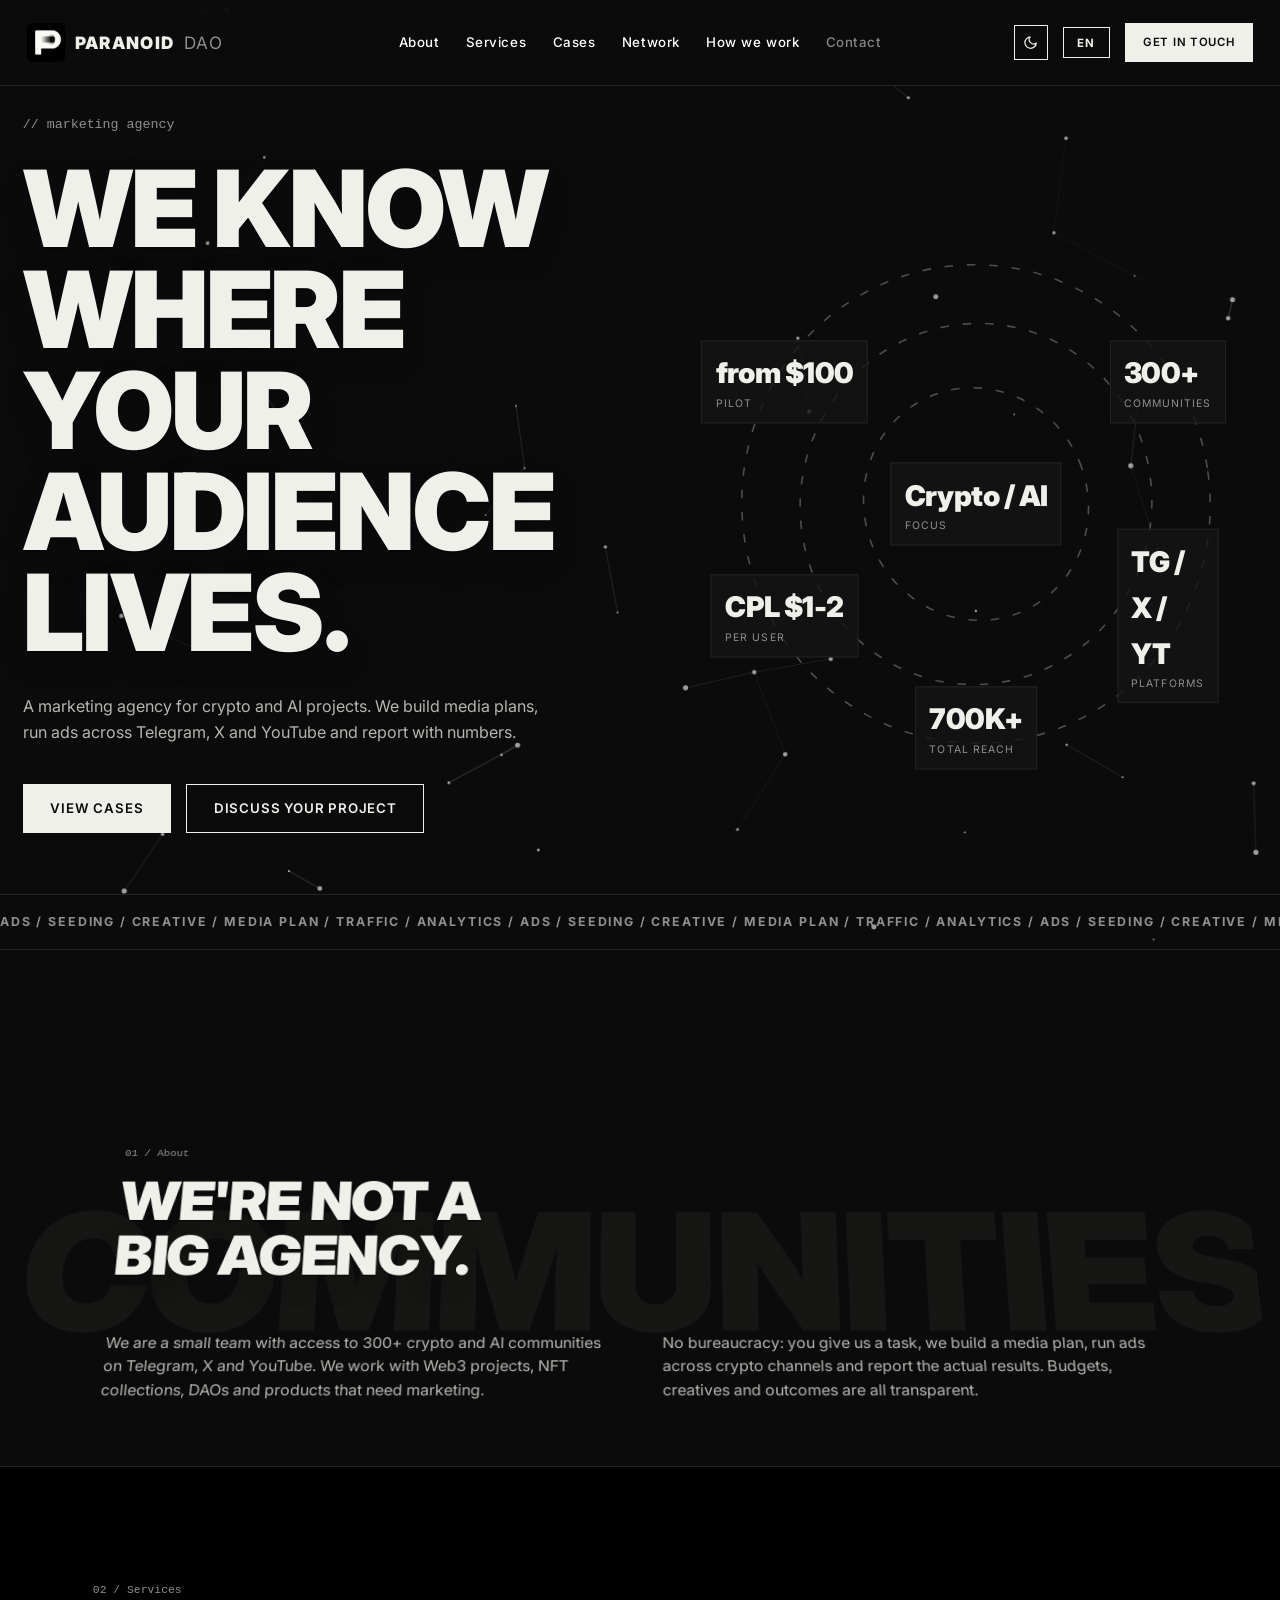
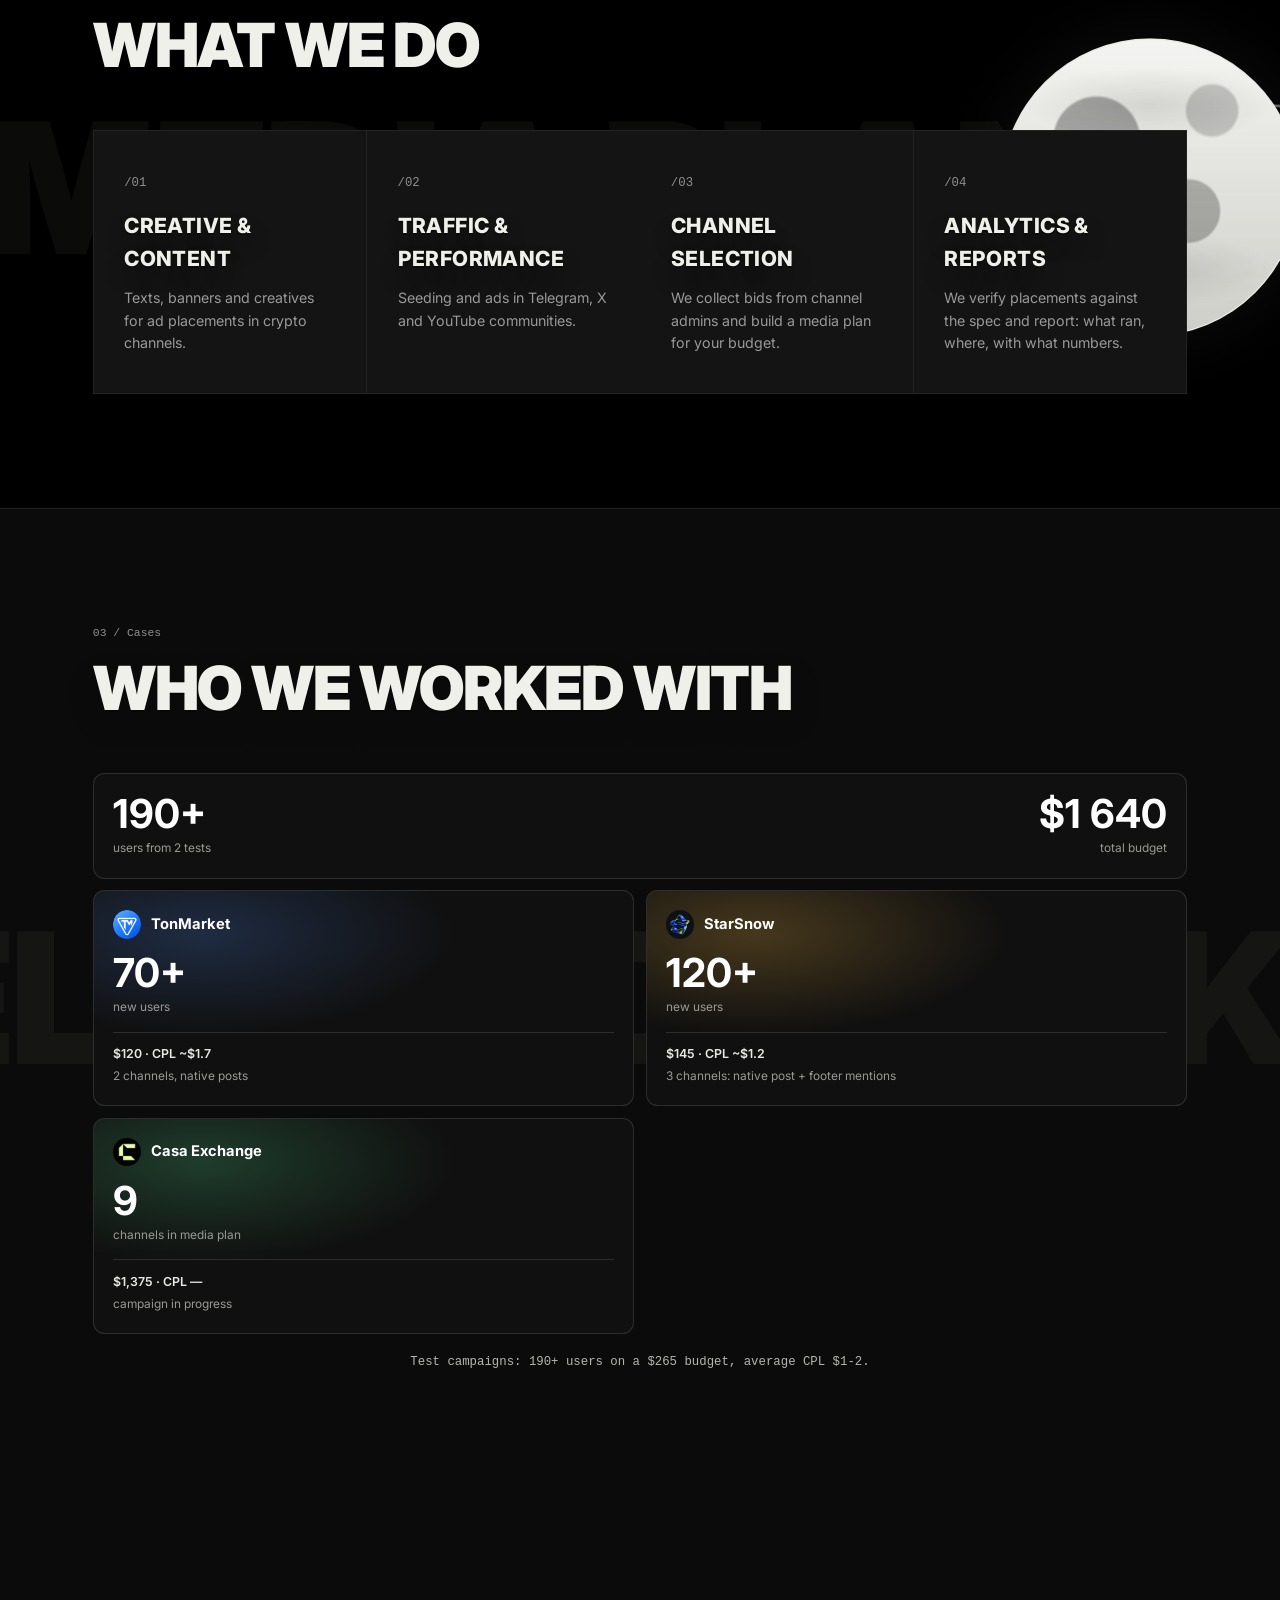
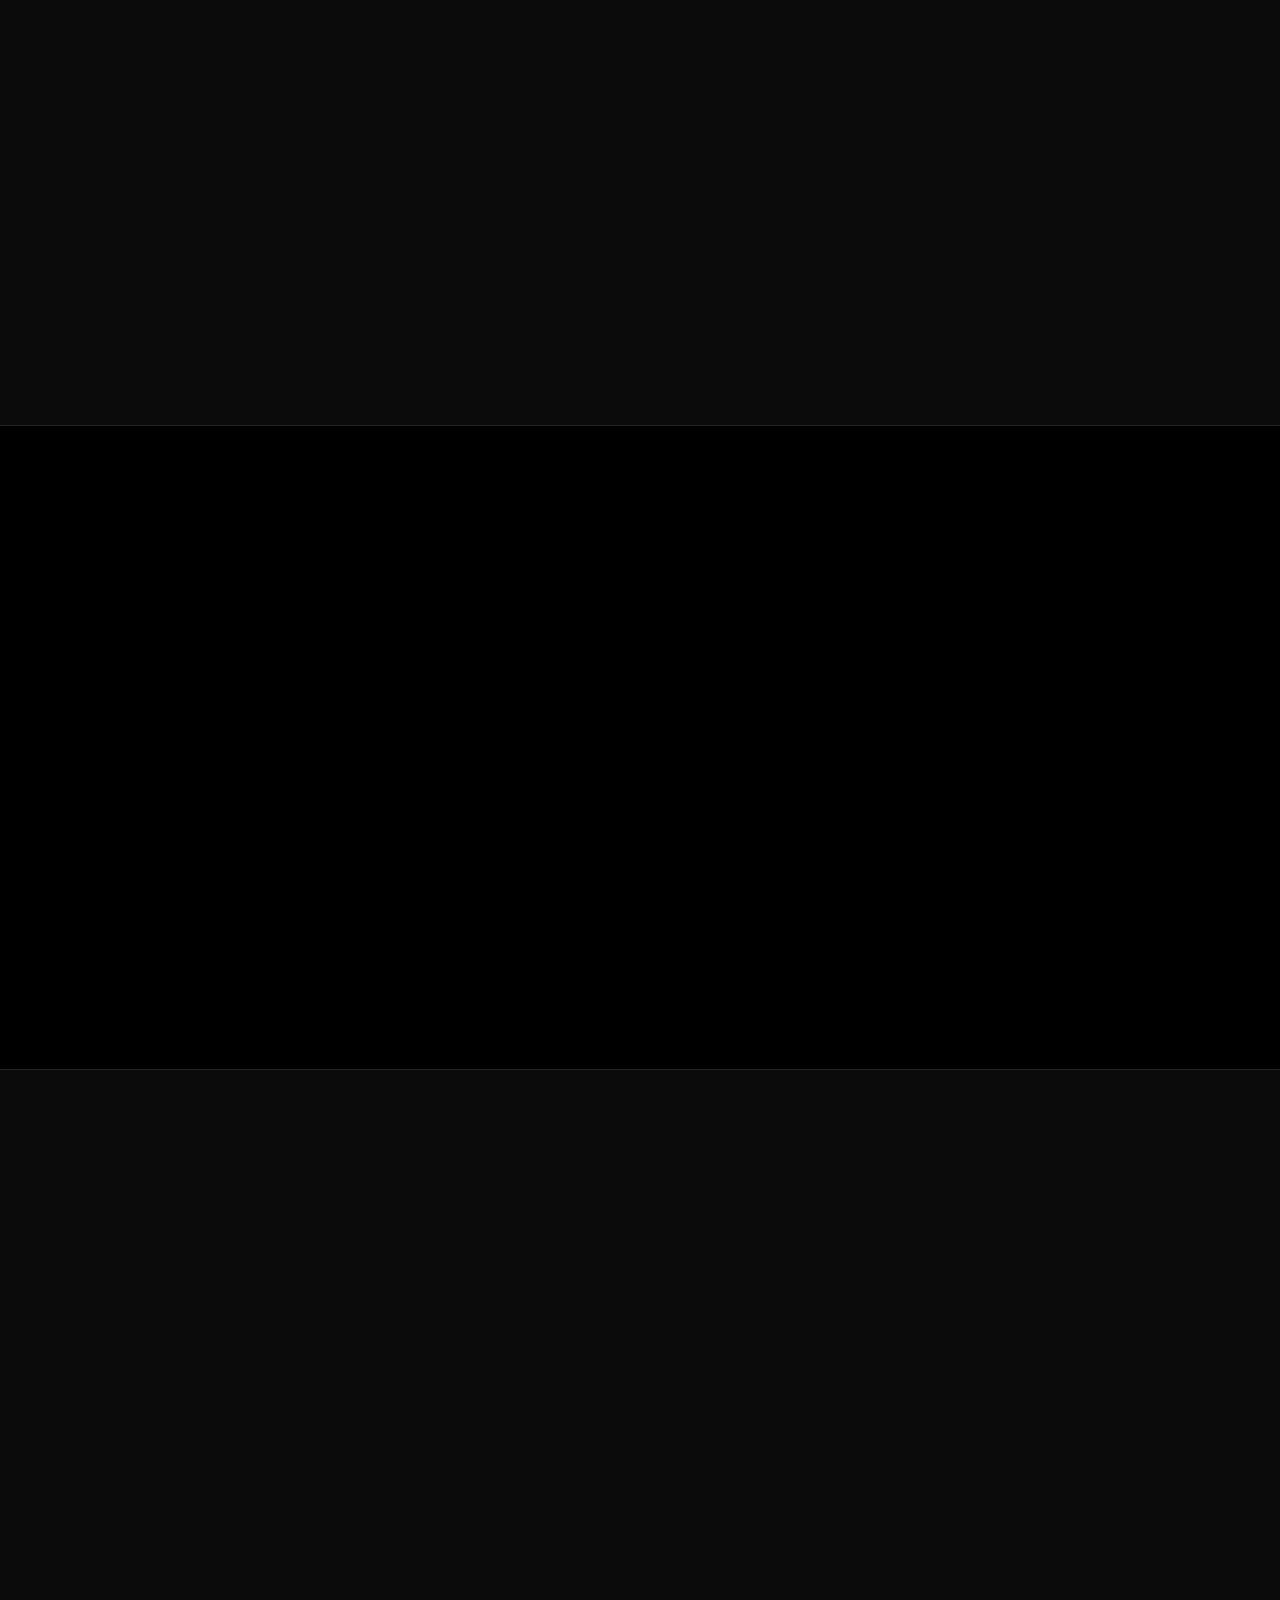
==== commit 732b1cd1: "Cases total: 640 budget, CPL only per case" ====
--- a/index.html
+++ b/index.html
@@ -206,7 +206,7 @@
         </div>
       </div>
       <div class="cases__bento" id="casesBento"></div>
-      <p class="cases__note" data-i18n="cases.note">Тестовые кампании: 190+ пользователей при бюджете $265, средний CPL $1-2. Параллельно идет медиаплан на $1375.</p>
+      <p class="cases__note" data-i18n="cases.note">Тестовые кампании: 190+ пользователей при бюджете $265, средний CPL $1-2.</p>
     </div>
   </section>
 
@@ -337,9 +337,9 @@
     "case2.done": "First test on one channel, then scaled up: 5 placements across 2 channels.",
     "case2.result": "100+ new users, with real Telegram Stars purchases.",
     "case2.budget": "$145.",
-    "cases.note": "Test campaigns: 190+ users on a $265 budget, average CPL $1-2. A $1,375 media plan is running in parallel.",
+    "cases.note": "Test campaigns: 190+ users on a $265 budget, average CPL $1-2.",
     "cases.totalLabel": "users from 2 tests",
-    "cases.totalBudget": "total budget · CPL ~$1.6",
+    "cases.totalBudget": "total budget",
     "cases.usersLabel": "new users",
     "case1.stats": "$120 · CPL ~$1.7",
     "case1.note": "2 channels, native posts",
@@ -436,9 +436,9 @@
     "case2.done": "Перший тест на одному каналі, потім добір реклами: 5 розміщень на 2 каналах.",
     "case2.result": "100+ нових користувачів, були покупки Telegram Stars.",
     "case2.budget": "$145.",
-    "cases.note": "Тестові кампанії: 190+ користувачів при бюджеті $265, середній CPL $1-2. Паралельно йде медіаплан на $1375.",
+    "cases.note": "Тестові кампанії: 190+ користувачів при бюджеті $265, середній CPL $1-2.",
     "cases.totalLabel": "користувачів за 2 тести",
-    "cases.totalBudget": "загальний бюджет · CPL ~$1,6",
+    "cases.totalBudget": "загальний бюджет",
     "cases.usersLabel": "нових користувачів",
     "case1.stats": "$120 · CPL ~$1,7",
     "case1.note": "2 канали, нативні пости",
@@ -499,7 +499,7 @@
     const l = mk('div', 'bento__side');
     l.append(mk('span', 'bento__num', '190+'), mk('span', 'bento__sub', 'пользователей за 2 теста', 'cases.totalLabel'));
     const r = mk('div', 'bento__side bento__side--right');
-    r.append(mk('span', 'bento__num', '$265'), mk('span', 'bento__sub', 'общий бюджет · CPL ~$1,6', 'cases.totalBudget'));
+    r.append(mk('span', 'bento__num', '$1 640'), mk('span', 'bento__sub', 'общий бюджет', 'cases.totalBudget'));
     total.append(l, r);
     grid.appendChild(total);
     // Ячейки кейсов
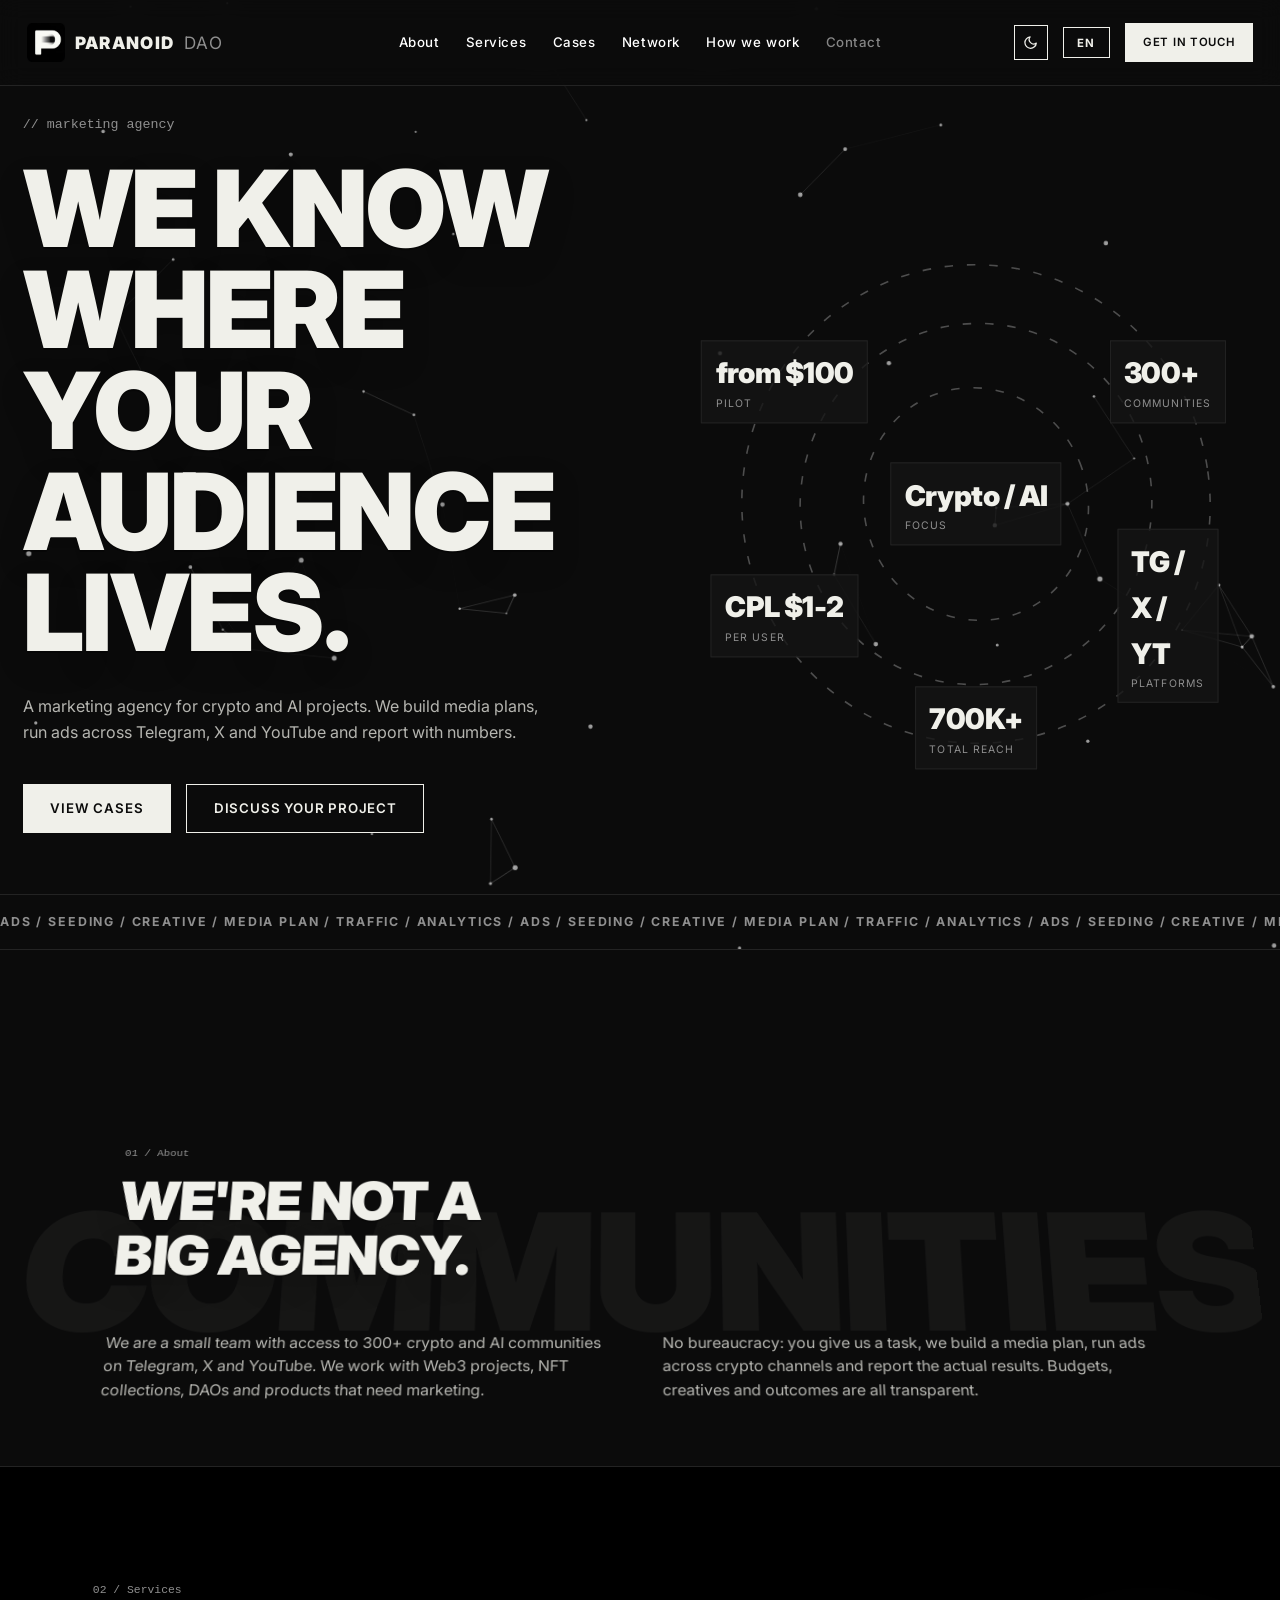
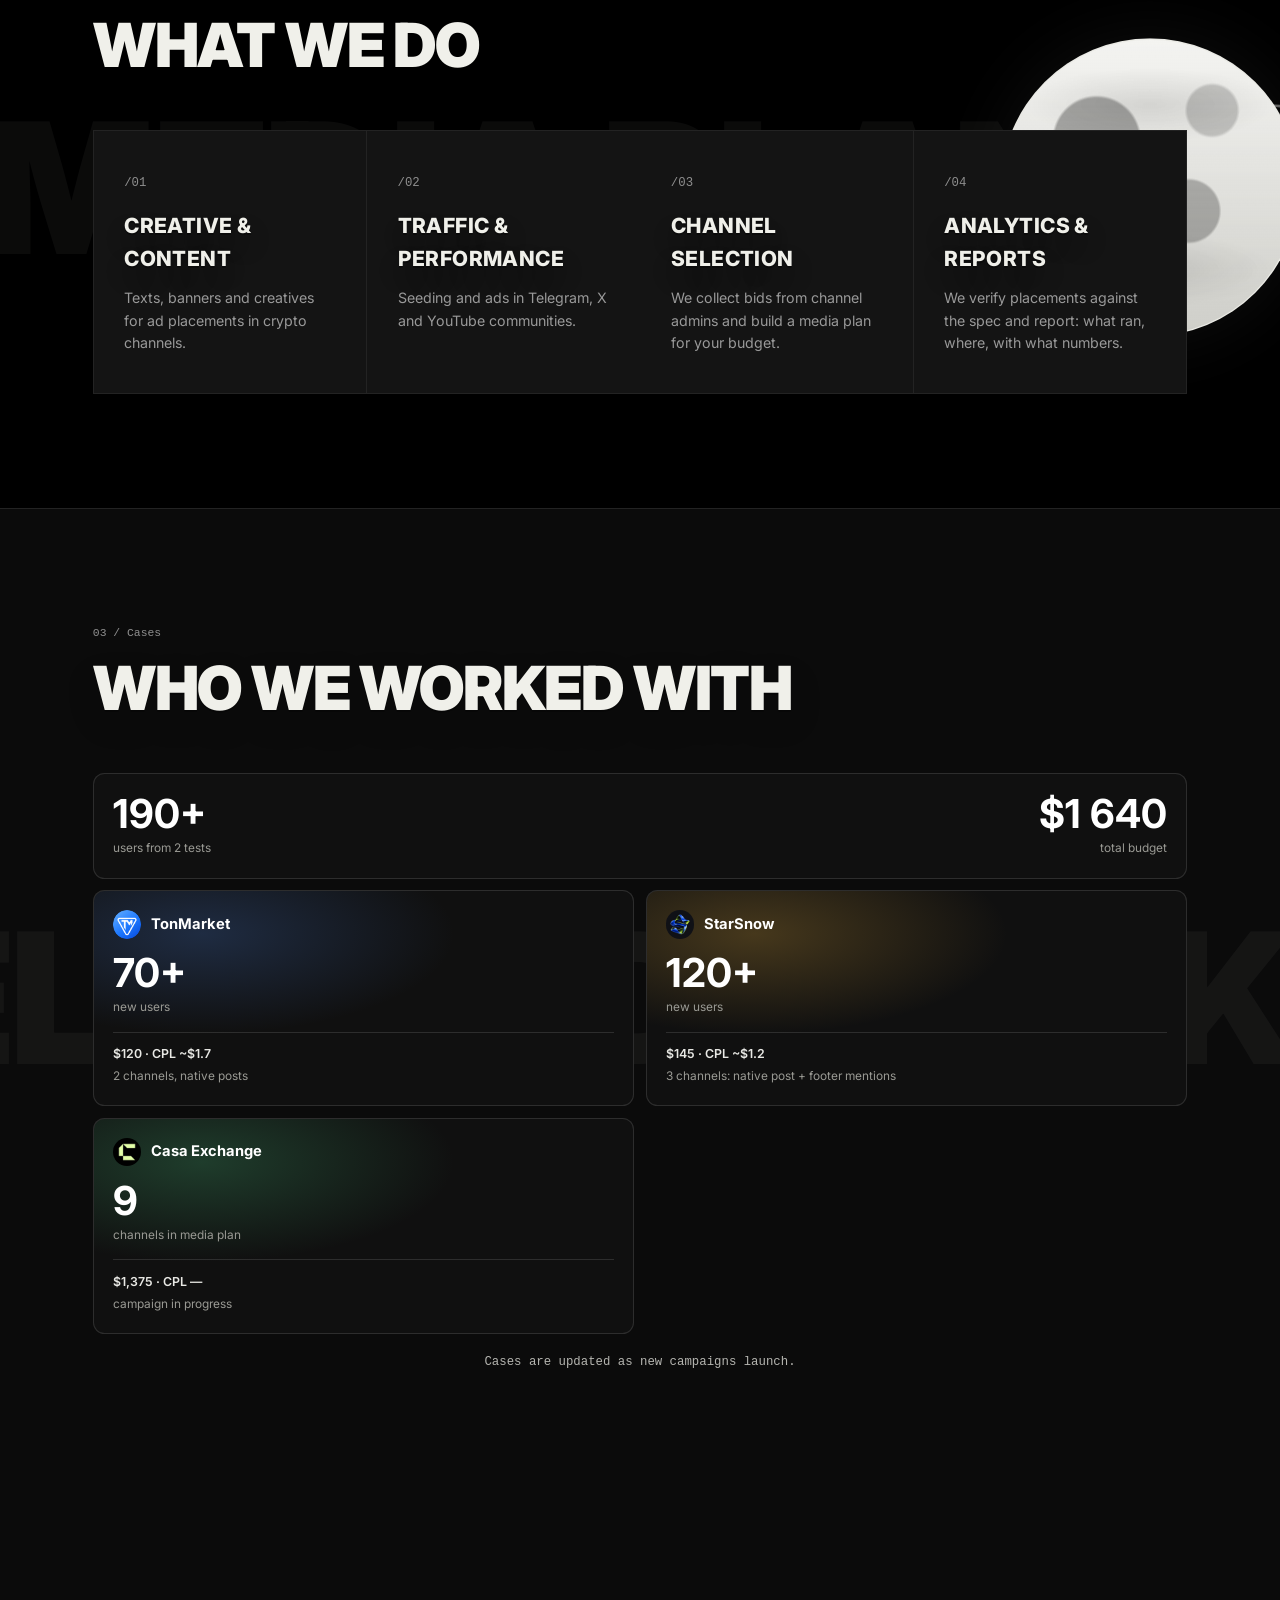
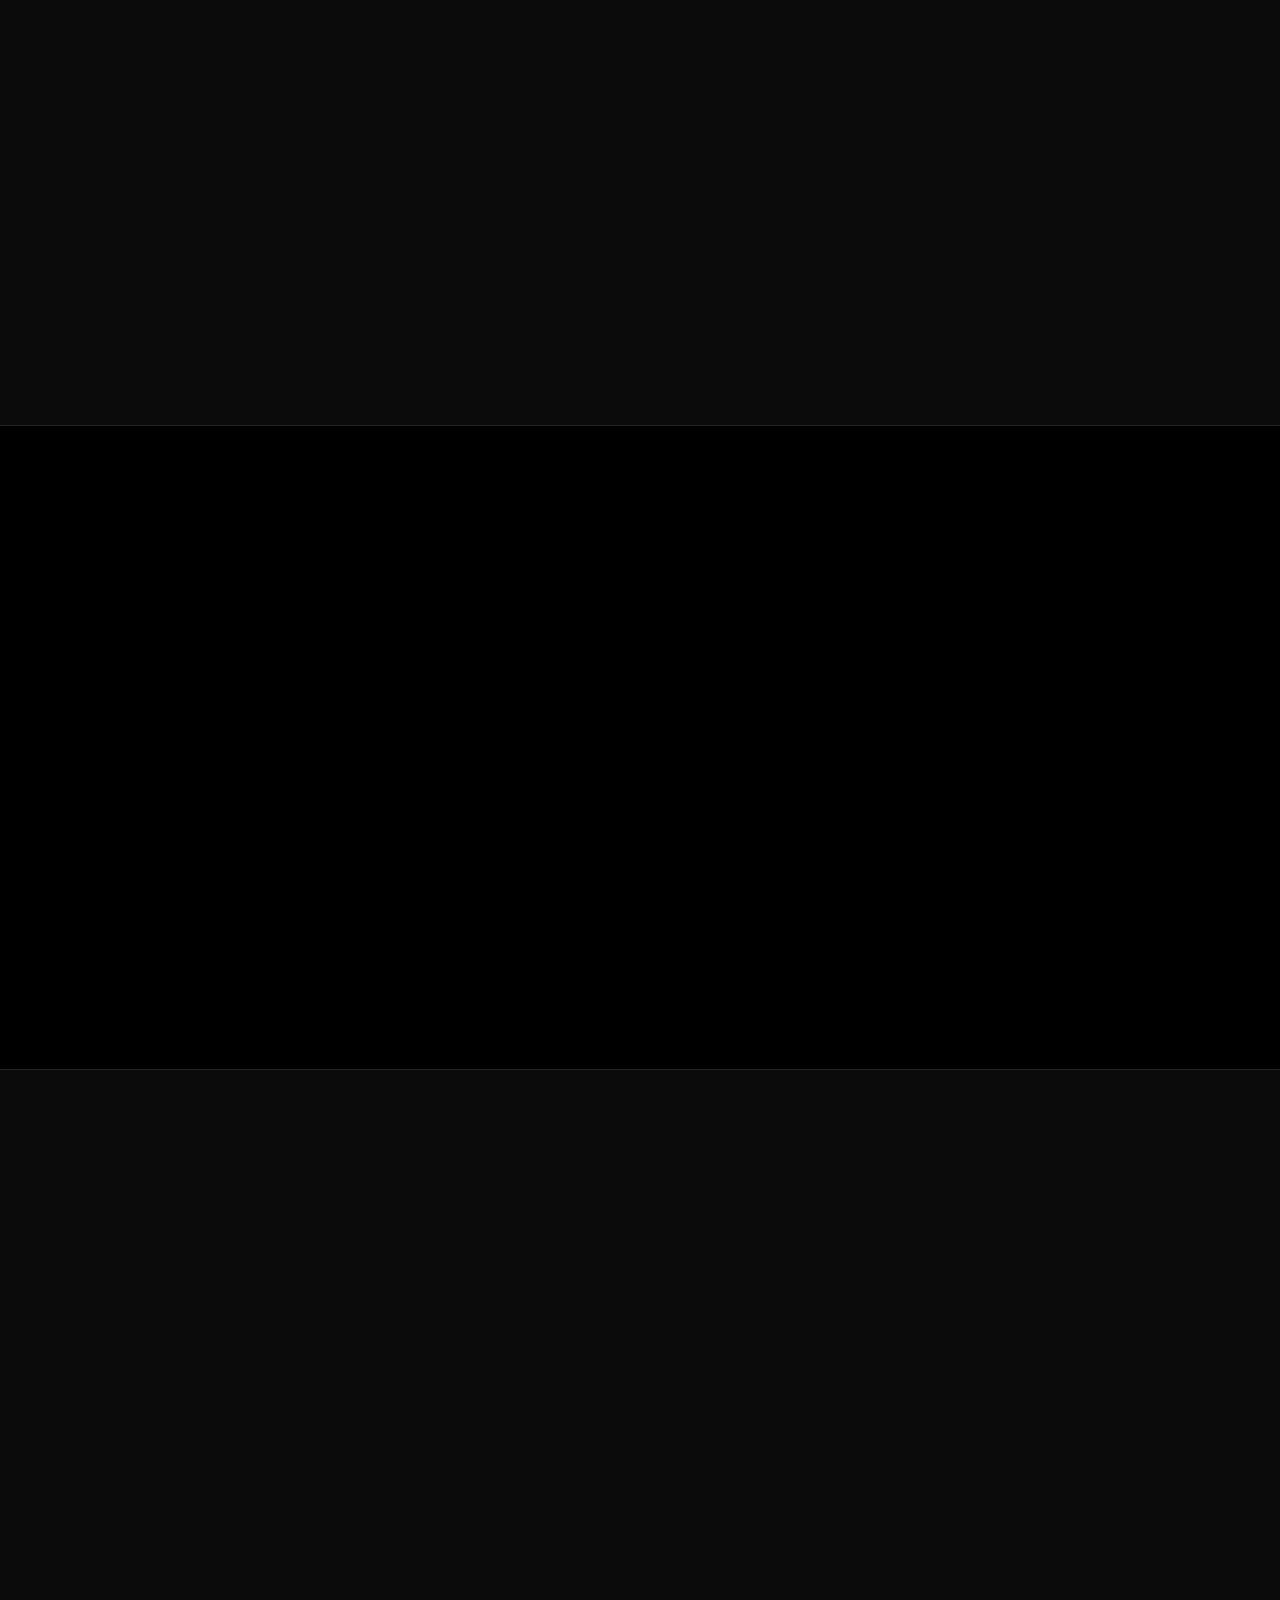
==== commit 3b4db3f3: "Cases note: cases update as new campaigns launch" ====
--- a/index.html
+++ b/index.html
@@ -206,7 +206,7 @@
         </div>
       </div>
       <div class="cases__bento" id="casesBento"></div>
-      <p class="cases__note" data-i18n="cases.note">Тестовые кампании: 190+ пользователей при бюджете $265, средний CPL $1-2.</p>
+      <p class="cases__note" data-i18n="cases.note">Кейсы обновляются по мере новых кампаний.</p>
     </div>
   </section>
 
@@ -337,7 +337,7 @@
     "case2.done": "First test on one channel, then scaled up: 5 placements across 2 channels.",
     "case2.result": "100+ new users, with real Telegram Stars purchases.",
     "case2.budget": "$145.",
-    "cases.note": "Test campaigns: 190+ users on a $265 budget, average CPL $1-2.",
+    "cases.note": "Cases are updated as new campaigns launch.",
     "cases.totalLabel": "users from 2 tests",
     "cases.totalBudget": "total budget",
     "cases.usersLabel": "new users",
@@ -436,7 +436,7 @@
     "case2.done": "Перший тест на одному каналі, потім добір реклами: 5 розміщень на 2 каналах.",
     "case2.result": "100+ нових користувачів, були покупки Telegram Stars.",
     "case2.budget": "$145.",
-    "cases.note": "Тестові кампанії: 190+ користувачів при бюджеті $265, середній CPL $1-2.",
+    "cases.note": "Кейси оновлюються в міру нових кампаній.",
     "cases.totalLabel": "користувачів за 2 тести",
     "cases.totalBudget": "загальний бюджет",
     "cases.usersLabel": "нових користувачів",
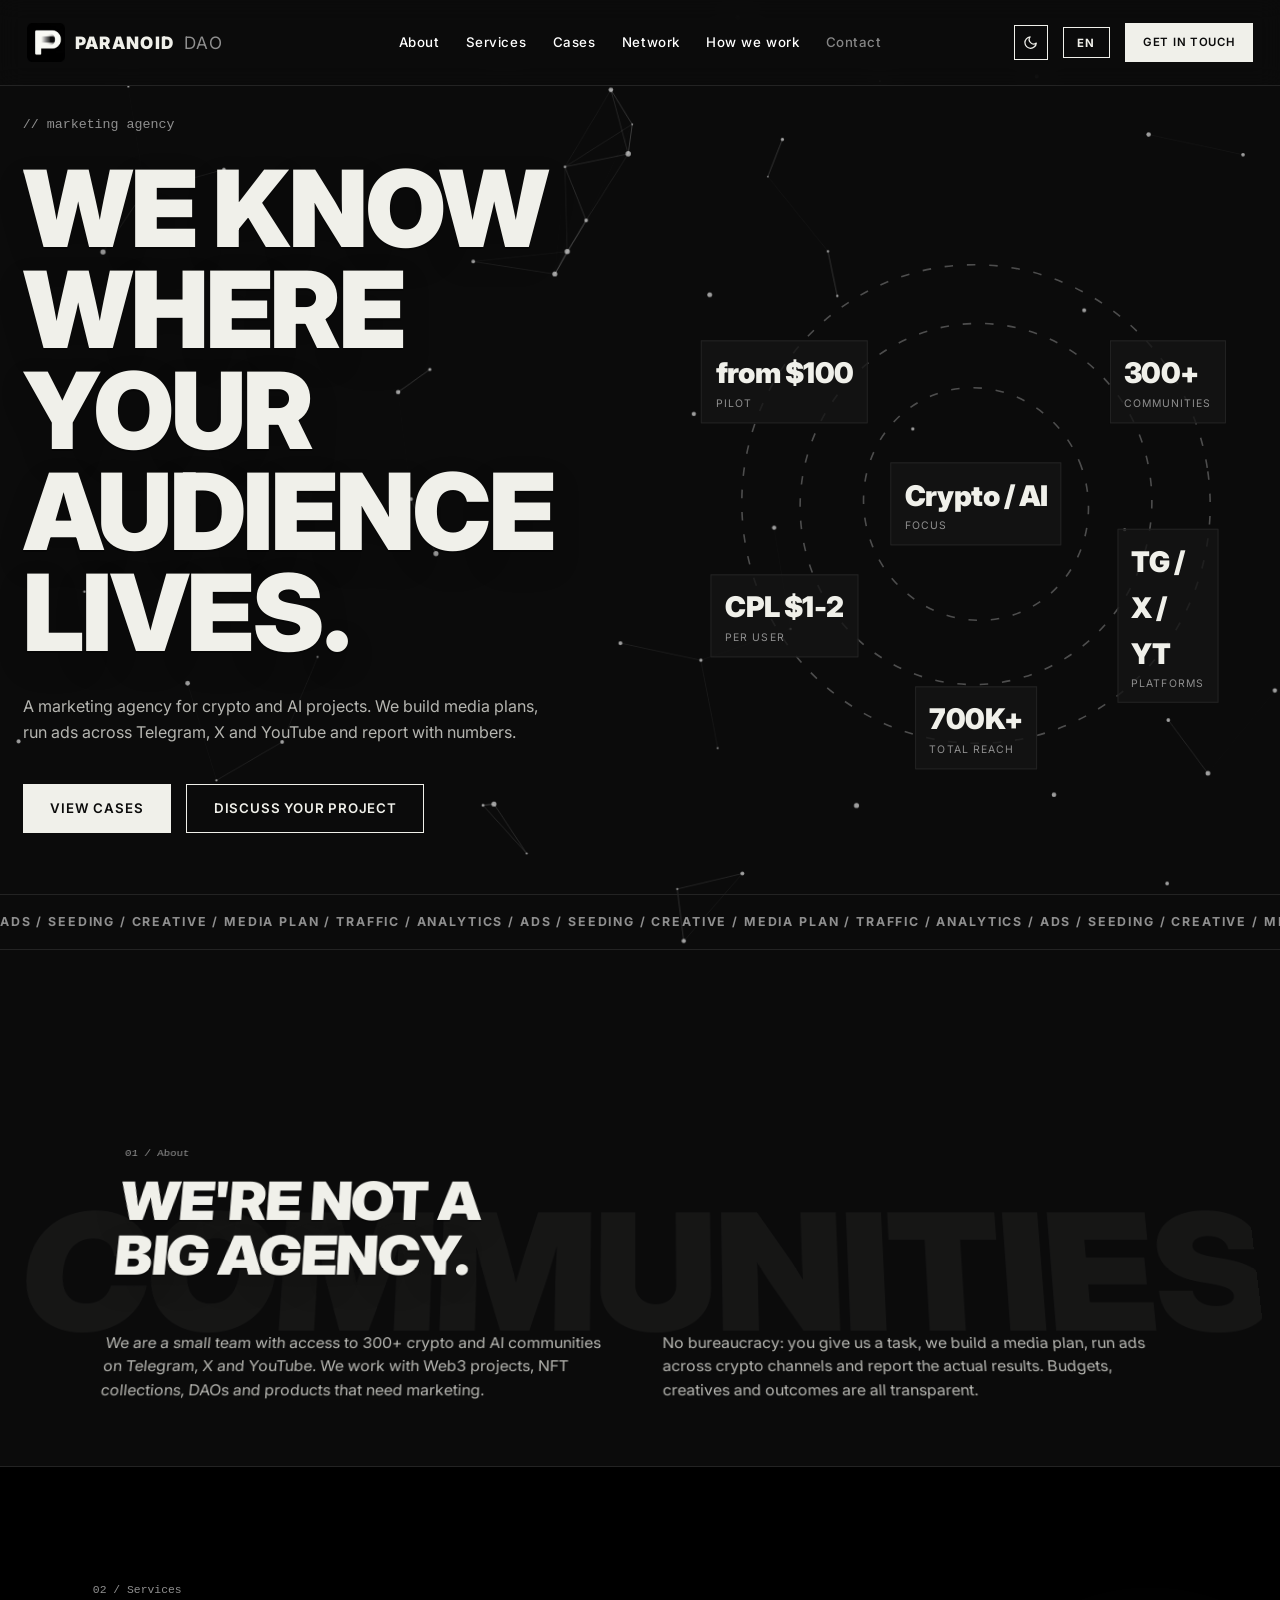
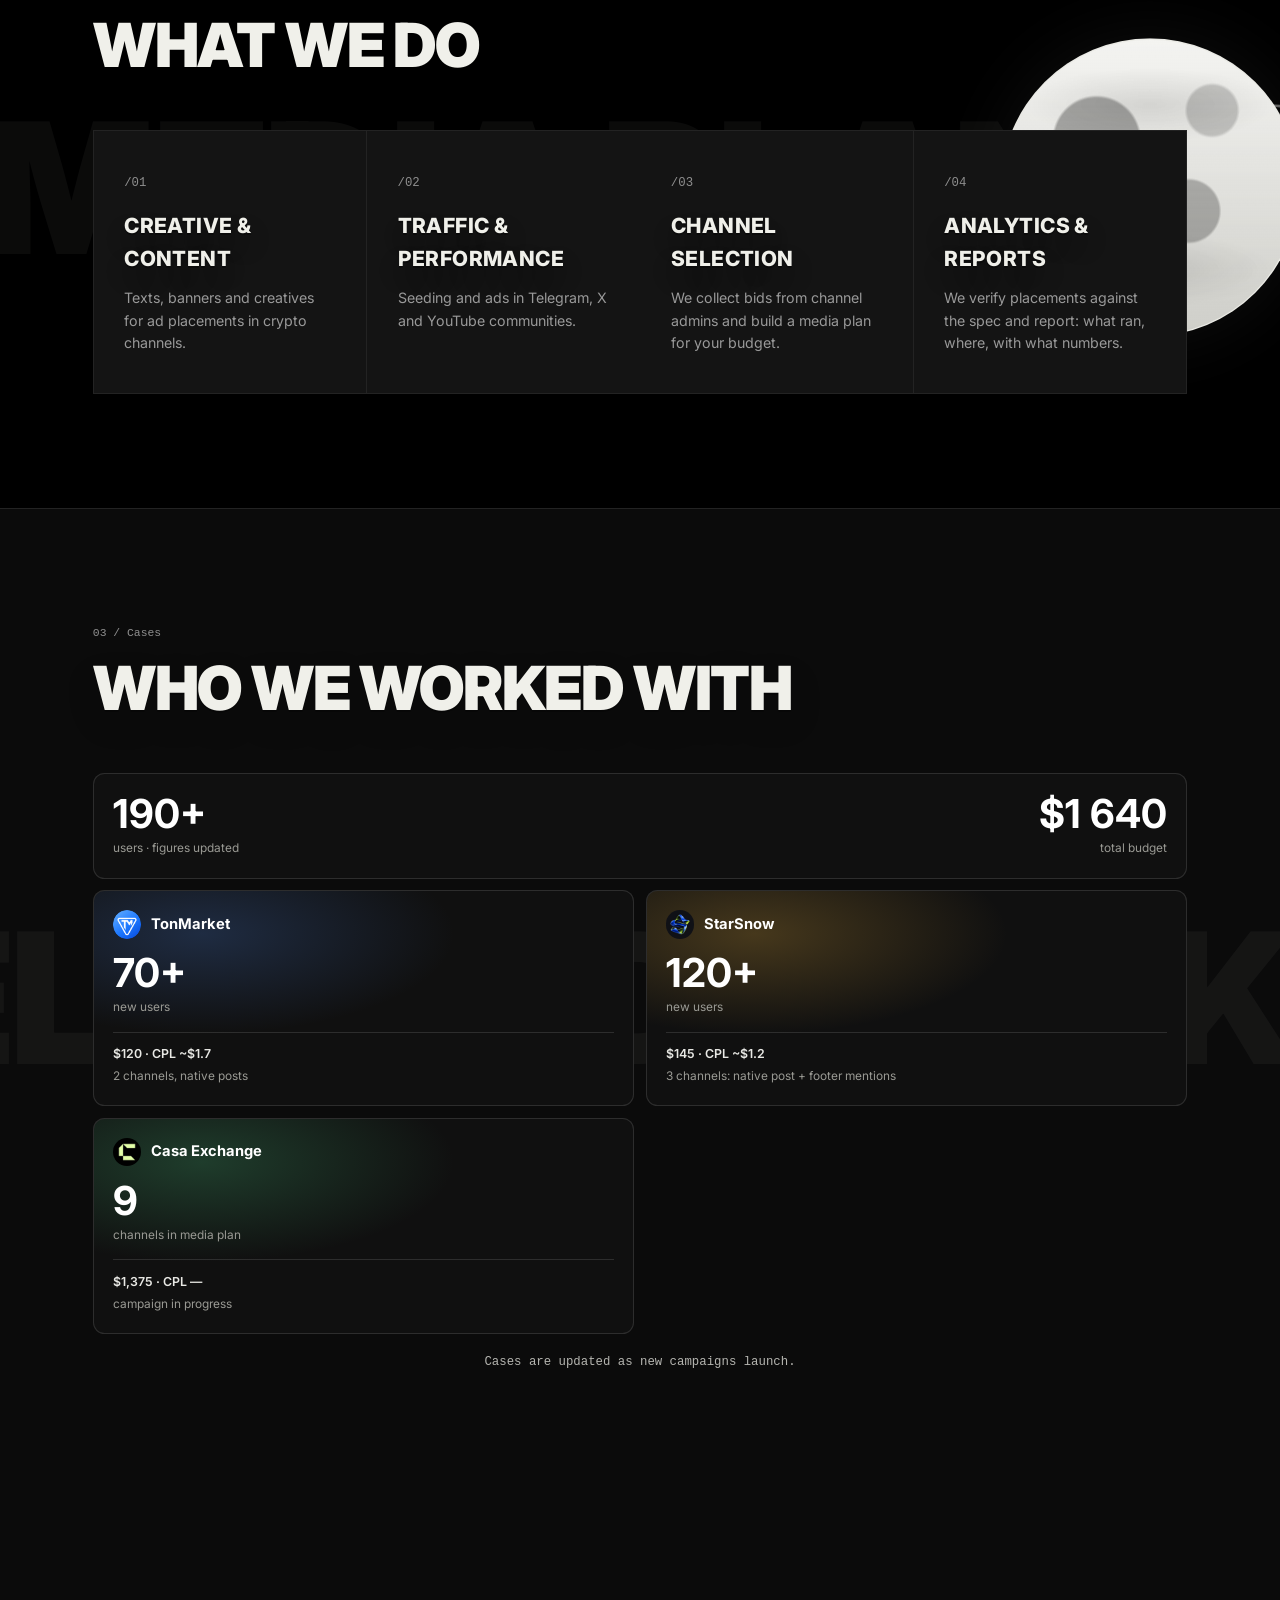
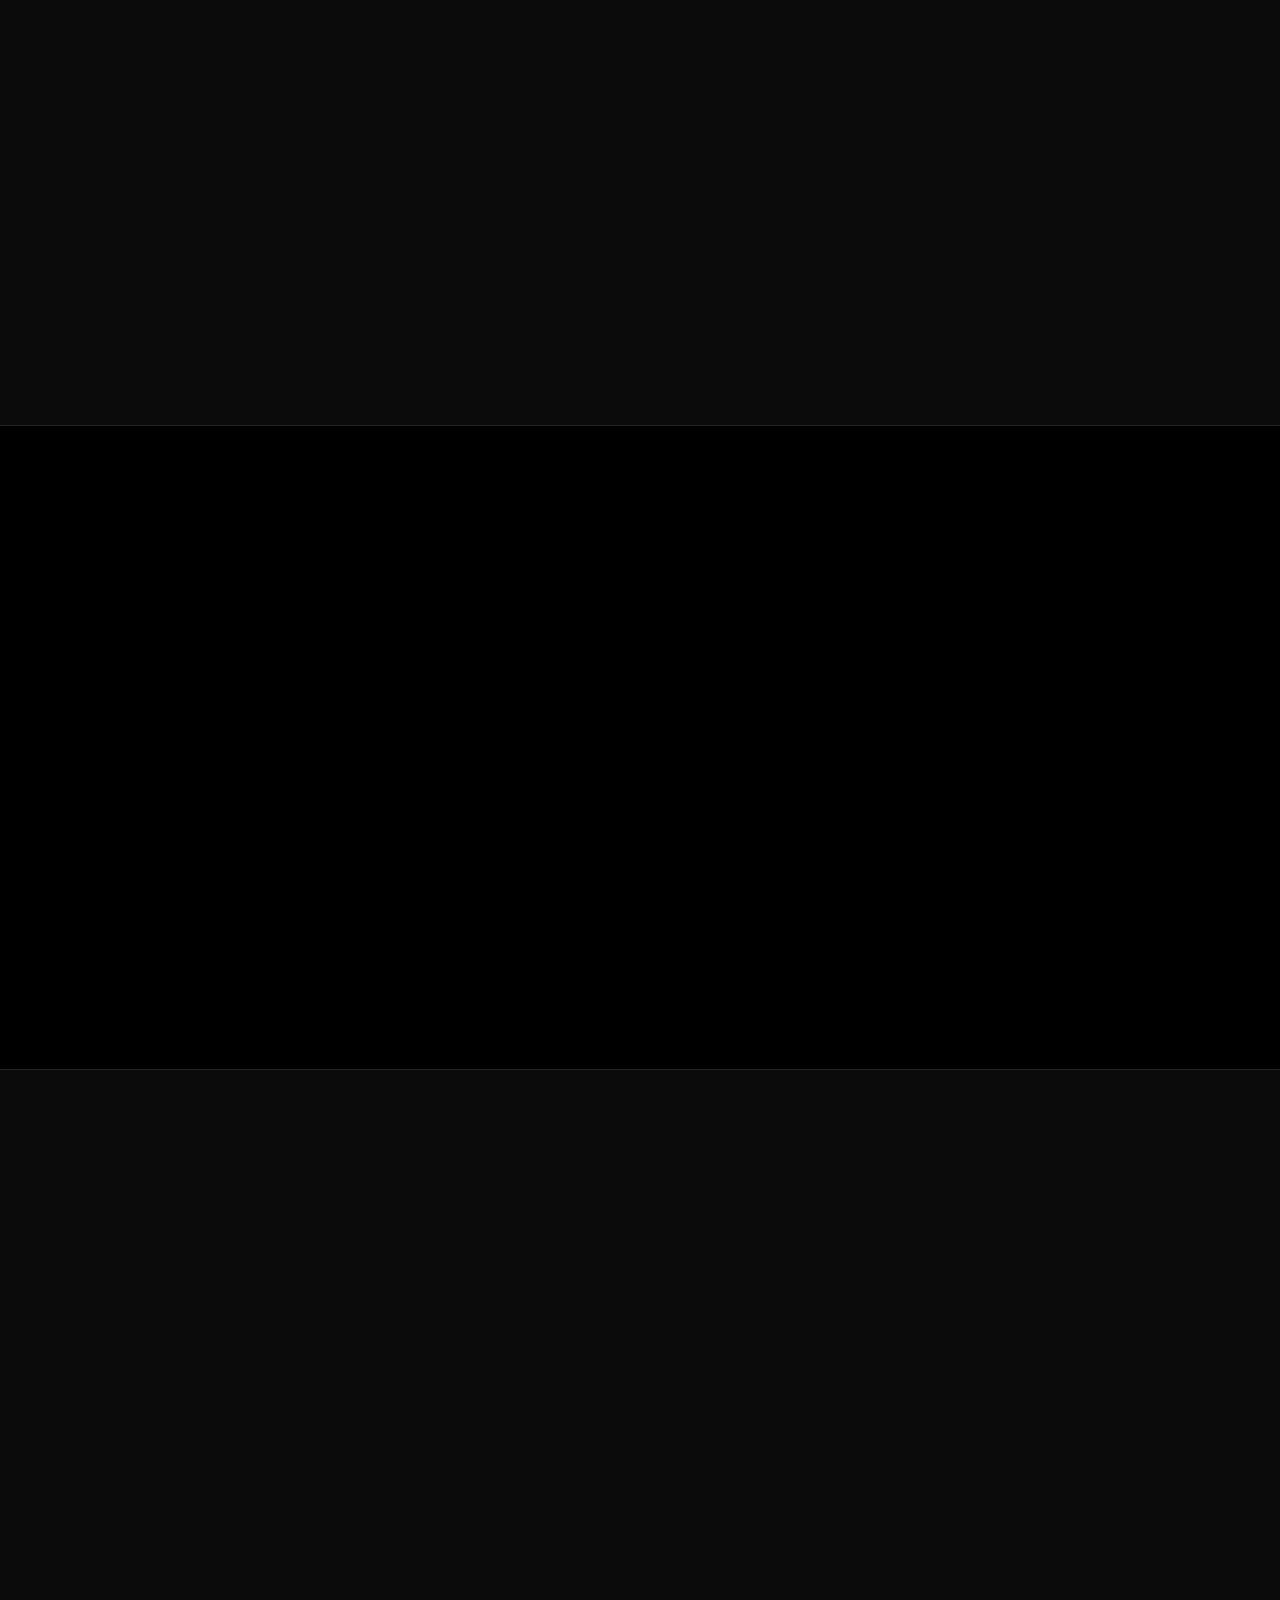
==== commit e3b68bbe: "Cases total label: figures update note" ====
--- a/index.html
+++ b/index.html
@@ -338,7 +338,7 @@
     "case2.result": "100+ new users, with real Telegram Stars purchases.",
     "case2.budget": "$145.",
     "cases.note": "Cases are updated as new campaigns launch.",
-    "cases.totalLabel": "users from 2 tests",
+    "cases.totalLabel": "users · figures updated",
     "cases.totalBudget": "total budget",
     "cases.usersLabel": "new users",
     "case1.stats": "$120 · CPL ~$1.7",
@@ -437,7 +437,7 @@
     "case2.result": "100+ нових користувачів, були покупки Telegram Stars.",
     "case2.budget": "$145.",
     "cases.note": "Кейси оновлюються в міру нових кампаній.",
-    "cases.totalLabel": "користувачів за 2 тести",
+    "cases.totalLabel": "користувачів · цифри оновлюються",
     "cases.totalBudget": "загальний бюджет",
     "cases.usersLabel": "нових користувачів",
     "case1.stats": "$120 · CPL ~$1,7",
@@ -497,7 +497,7 @@
     // Итог на всю ширину
     const total = mk('div', 'bento bento--total');
     const l = mk('div', 'bento__side');
-    l.append(mk('span', 'bento__num', '190+'), mk('span', 'bento__sub', 'пользователей за 2 теста', 'cases.totalLabel'));
+    l.append(mk('span', 'bento__num', '190+'), mk('span', 'bento__sub', 'пользователей · цифры обновляются', 'cases.totalLabel'));
     const r = mk('div', 'bento__side bento__side--right');
     r.append(mk('span', 'bento__num', '$1 640'), mk('span', 'bento__sub', 'общий бюджет', 'cases.totalBudget'));
     total.append(l, r);
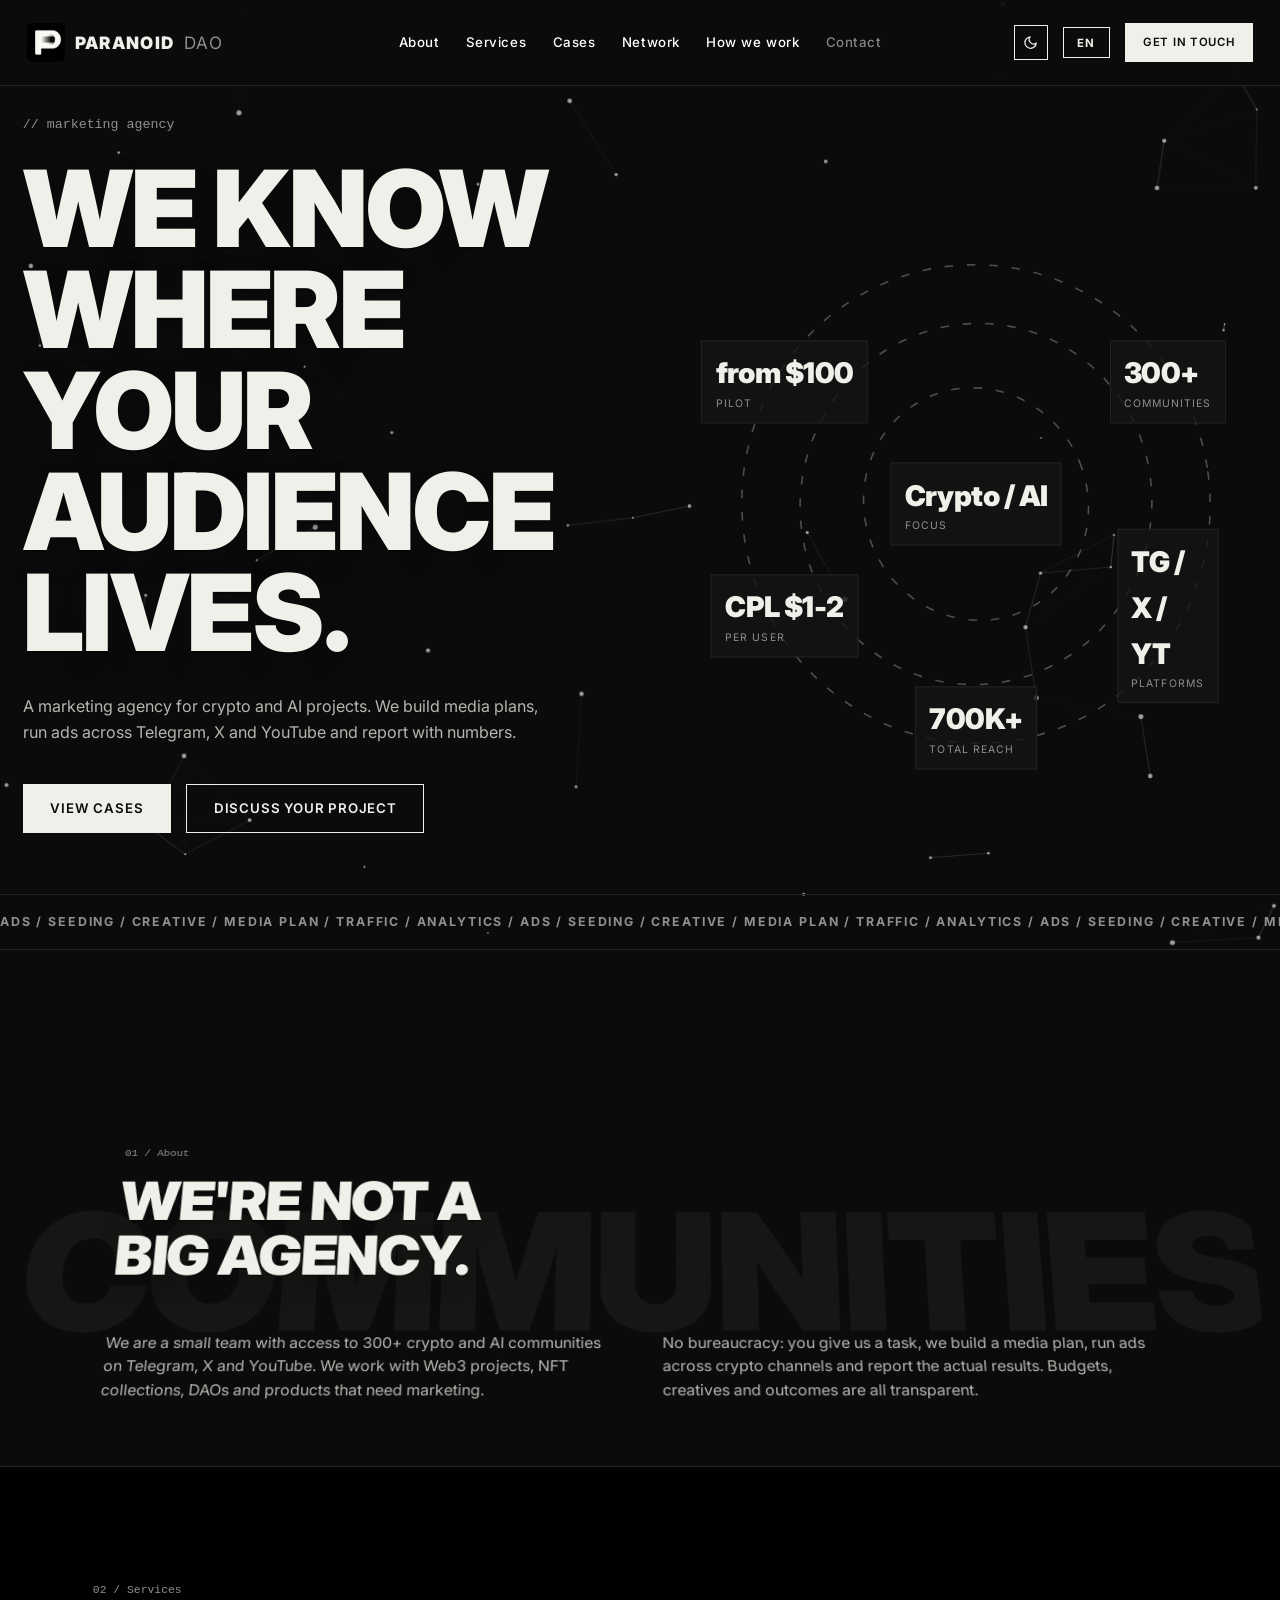
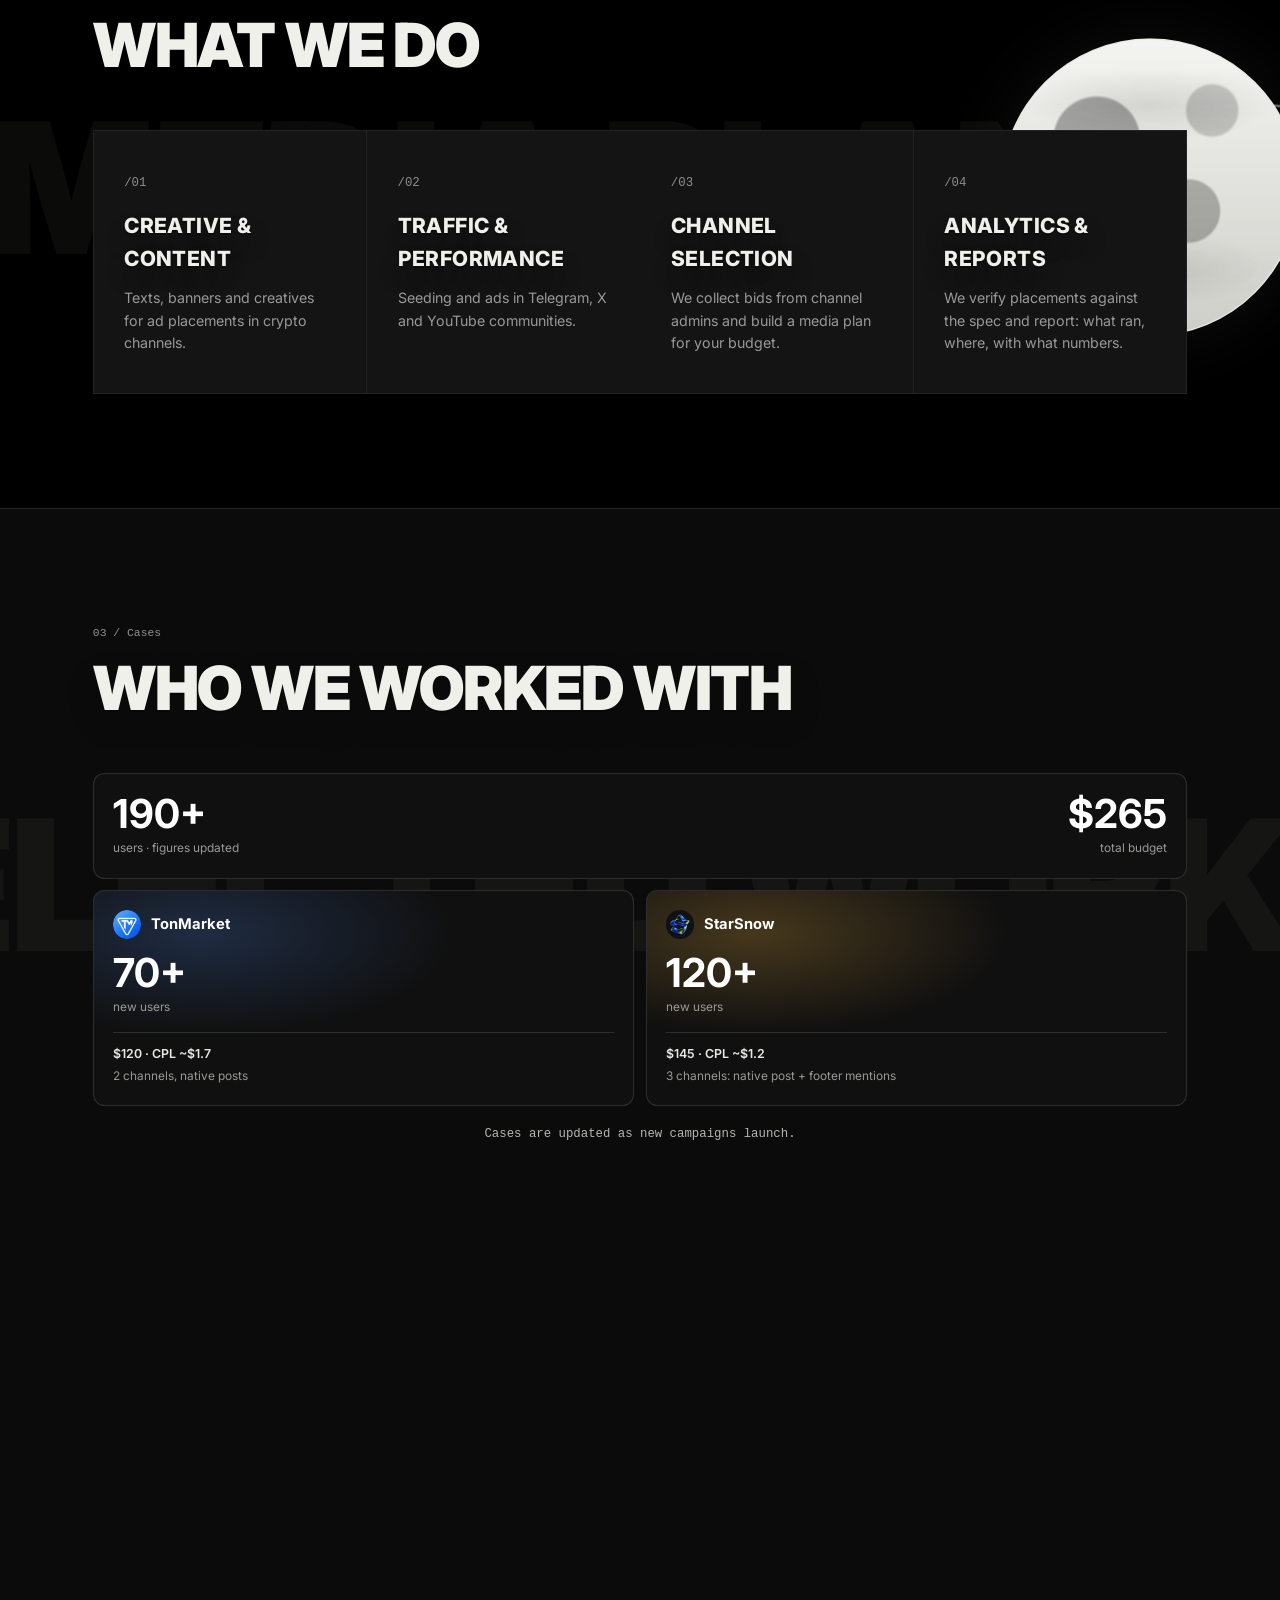
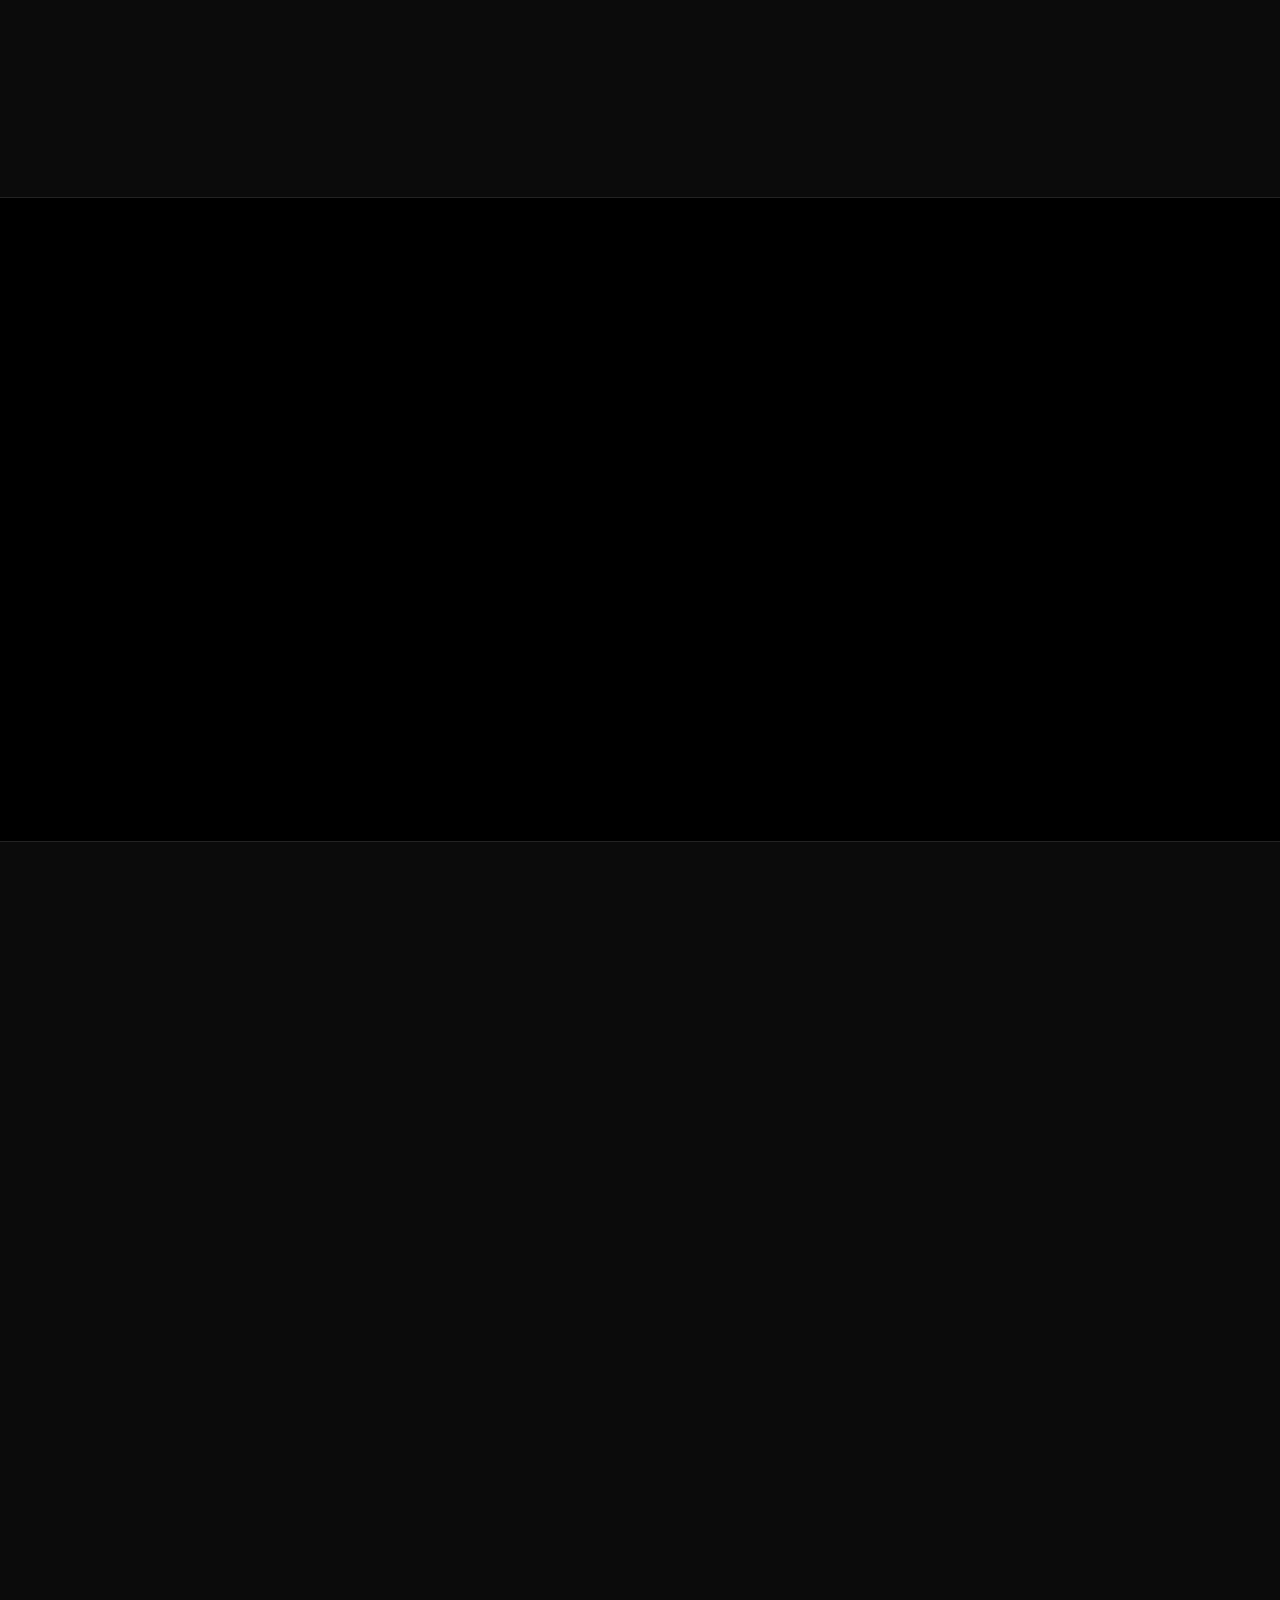
==== commit a0fd75e4: "Remove Casa Exchange case pending verification" ====
--- a/index.html
+++ b/index.html
@@ -345,9 +345,6 @@
     "case1.note": "2 channels, native posts",
     "case2.stats": "$145 · CPL ~$1.2",
     "case2.note": "3 channels: native post + footer mentions",
-    "case3.usersLabel": "channels in media plan",
-    "case3.stats": "$1,375 · CPL —",
-    "case3.note": "campaign in progress",
     "case.hover": "Hover for details",
     "case.tap": "Tap for details",
 
@@ -444,9 +441,6 @@
     "case1.note": "2 канали, нативні пости",
     "case2.stats": "$145 · CPL ~$1,2",
     "case2.note": "3 канали: нативний пост і футери",
-    "case3.usersLabel": "каналів у медіаплані",
-    "case3.stats": "$1 375 · CPL —",
-    "case3.note": "кампанія в роботі",
     "case.hover": "Наведіть для деталей",
     "case.tap": "Торкніться для деталей",
 
@@ -478,11 +472,7 @@
       statsKey: 'case1.stats', noteKey: 'case1.note', glow: '#3a5f9f' },
     { name: 'StarSnow', icon: 'starsnow-new.jpg', url: 'https://t.me/starsnowshop_bot',
       users: '120+', stats: '$145 · CPL ~$1,2', note: '3 канала: нативный пост и футеры',
-      statsKey: 'case2.stats', noteKey: 'case2.note', glow: '#aa8232' },
-    { name: 'Casa Exchange', icon: 'casa.jpg', url: 'https://casa-exchange.com',
-      users: '9', usersLabel: 'каналов в медиаплане', usersKey: 'case3.usersLabel',
-      stats: '$1 375 · CPL —', note: 'кампания в работе',
-      statsKey: 'case3.stats', noteKey: 'case3.note', glow: '#3a8f5f' }
+      statsKey: 'case2.stats', noteKey: 'case2.note', glow: '#aa8232' }
   ];
   (function renderCases() {
     const grid = document.getElementById('casesBento');
@@ -499,7 +489,7 @@
     const l = mk('div', 'bento__side');
     l.append(mk('span', 'bento__num', '190+'), mk('span', 'bento__sub', 'пользователей · цифры обновляются', 'cases.totalLabel'));
     const r = mk('div', 'bento__side bento__side--right');
-    r.append(mk('span', 'bento__num', '$1 640'), mk('span', 'bento__sub', 'общий бюджет', 'cases.totalBudget'));
+    r.append(mk('span', 'bento__num', '$265'), mk('span', 'bento__sub', 'общий бюджет', 'cases.totalBudget'));
     total.append(l, r);
     grid.appendChild(total);
     // Ячейки кейсов
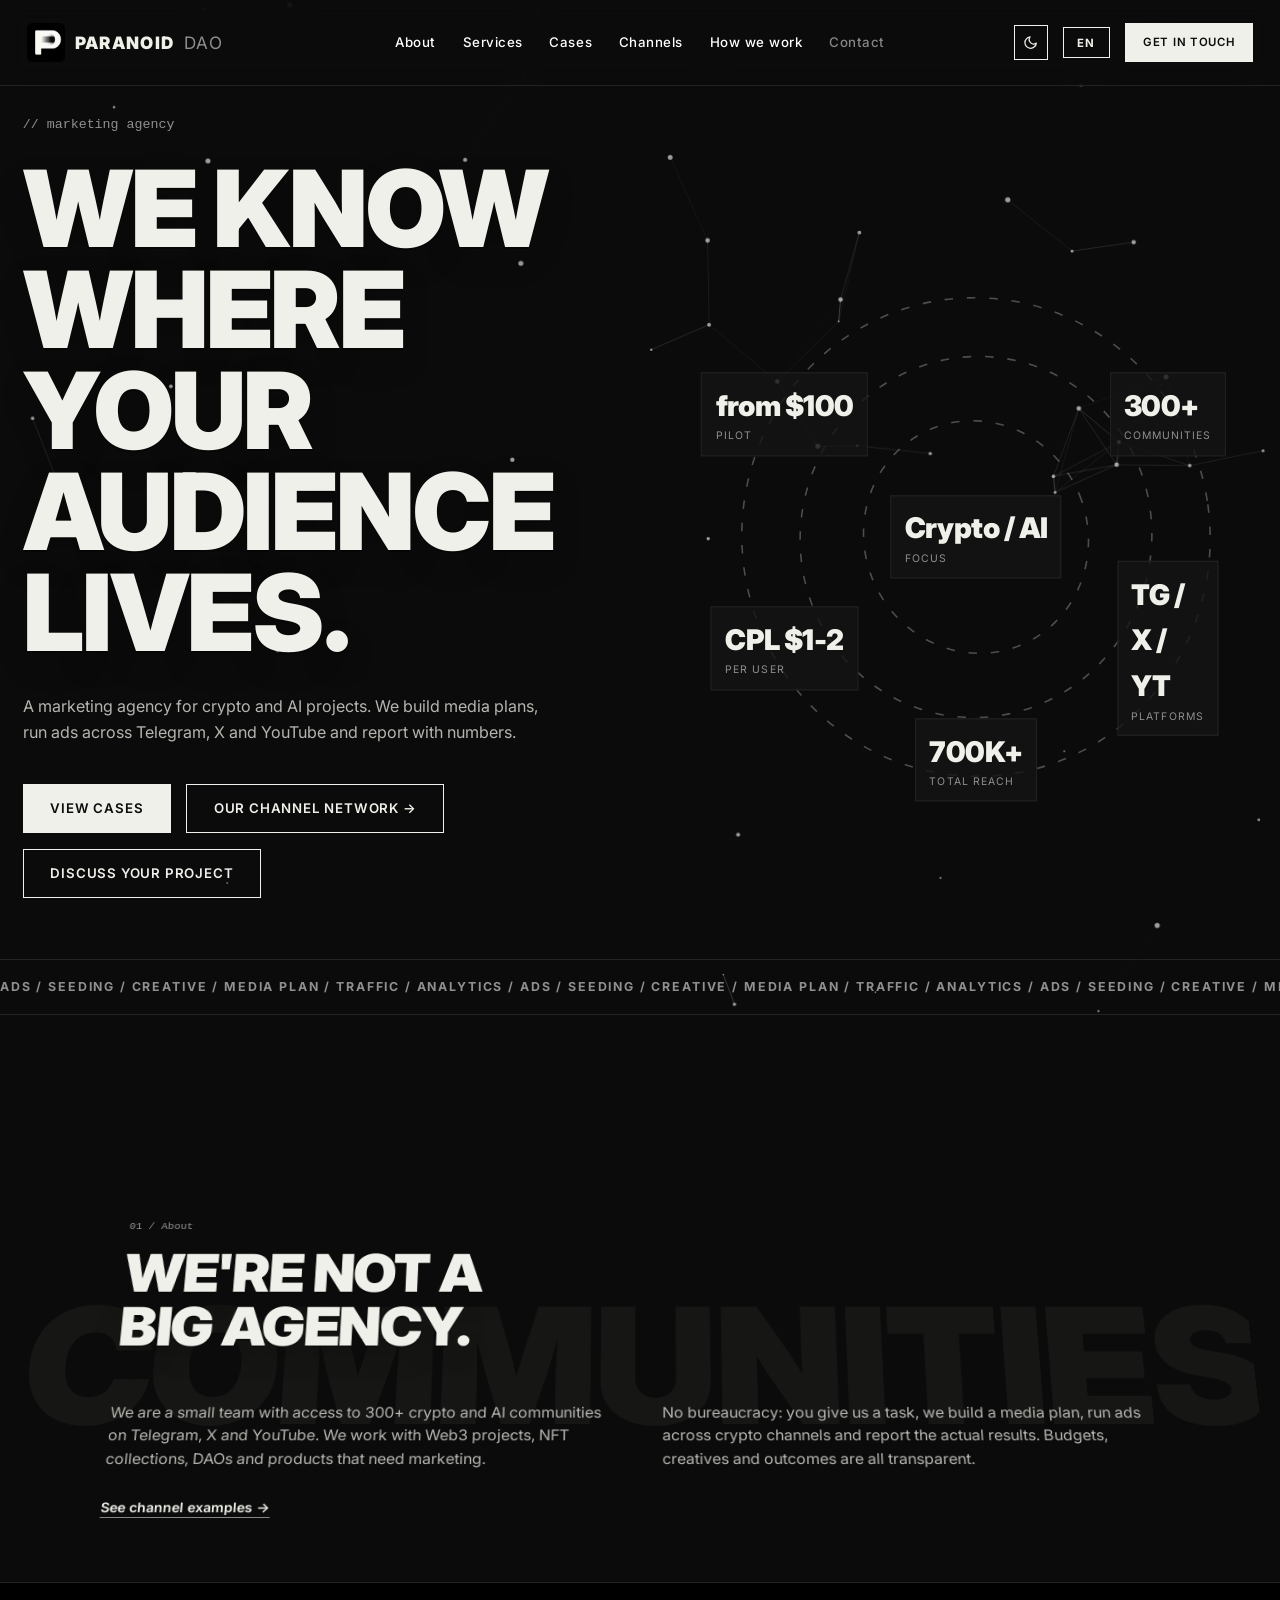
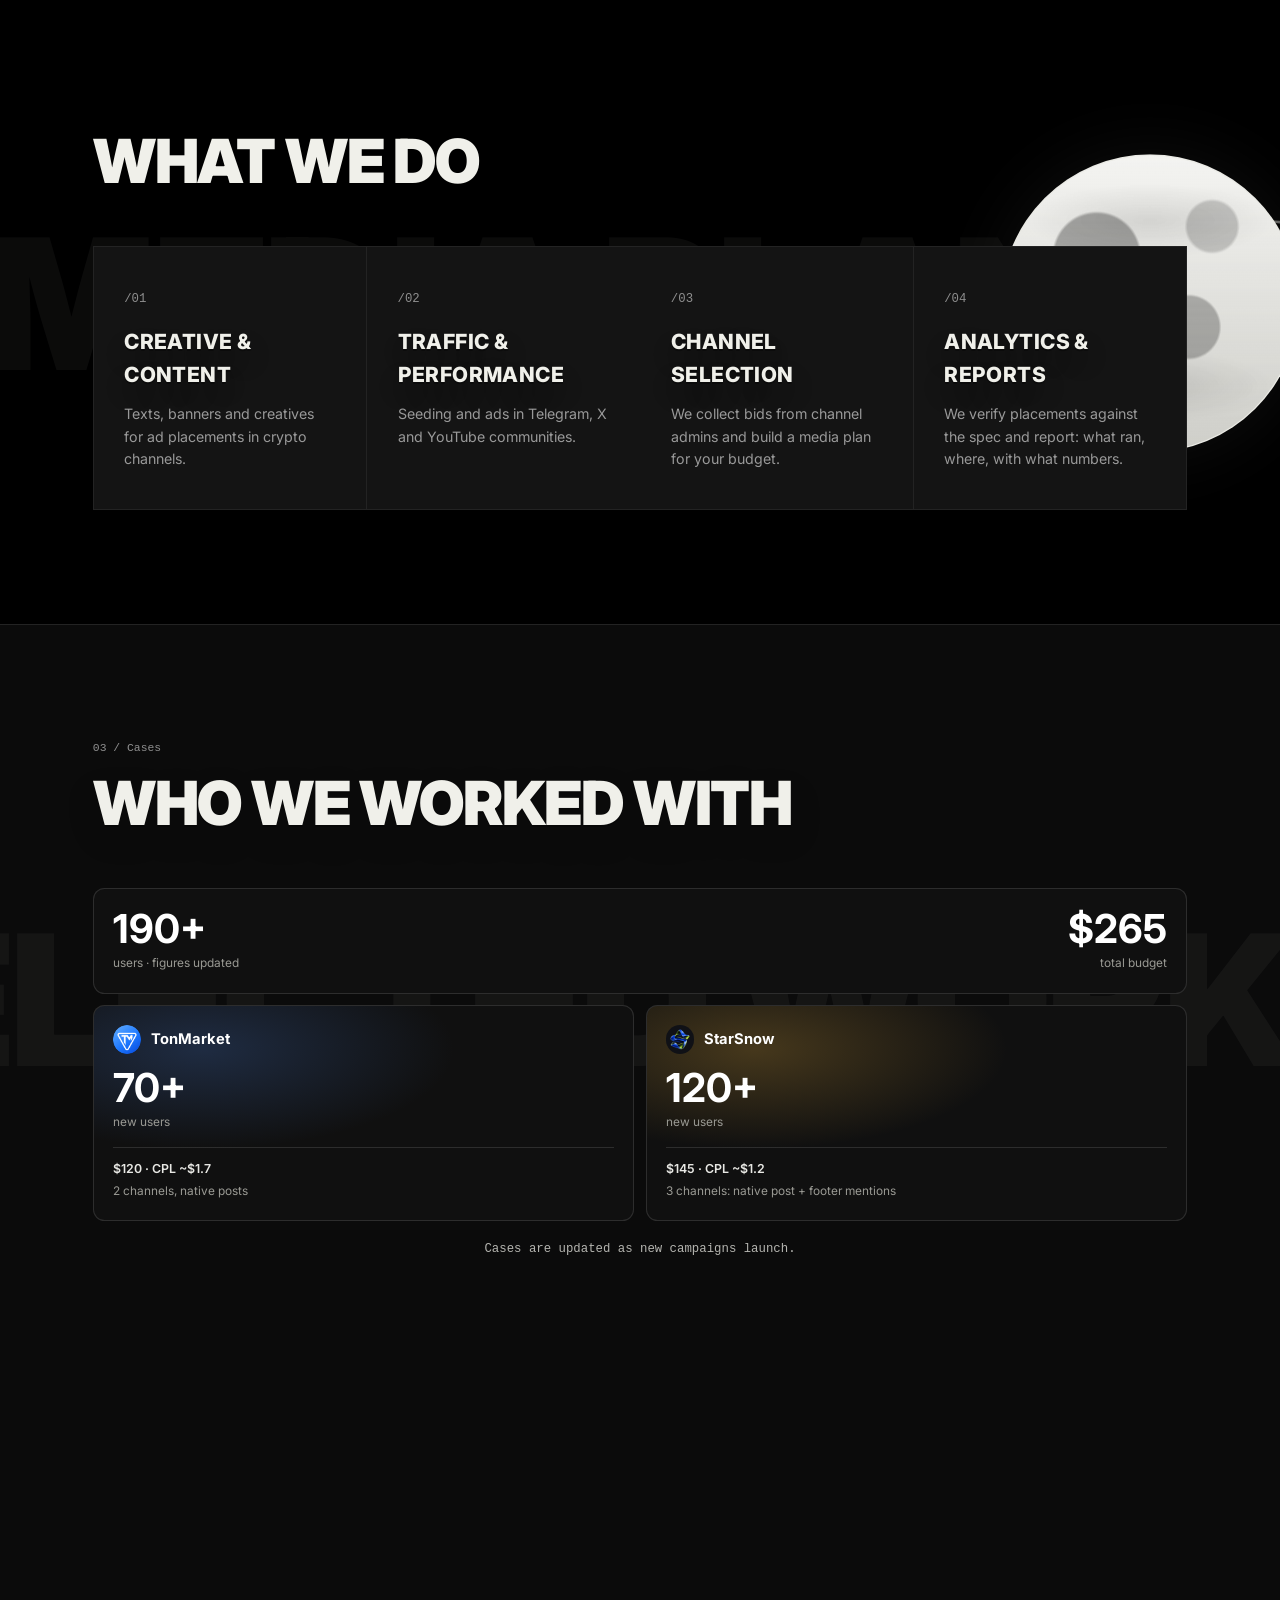
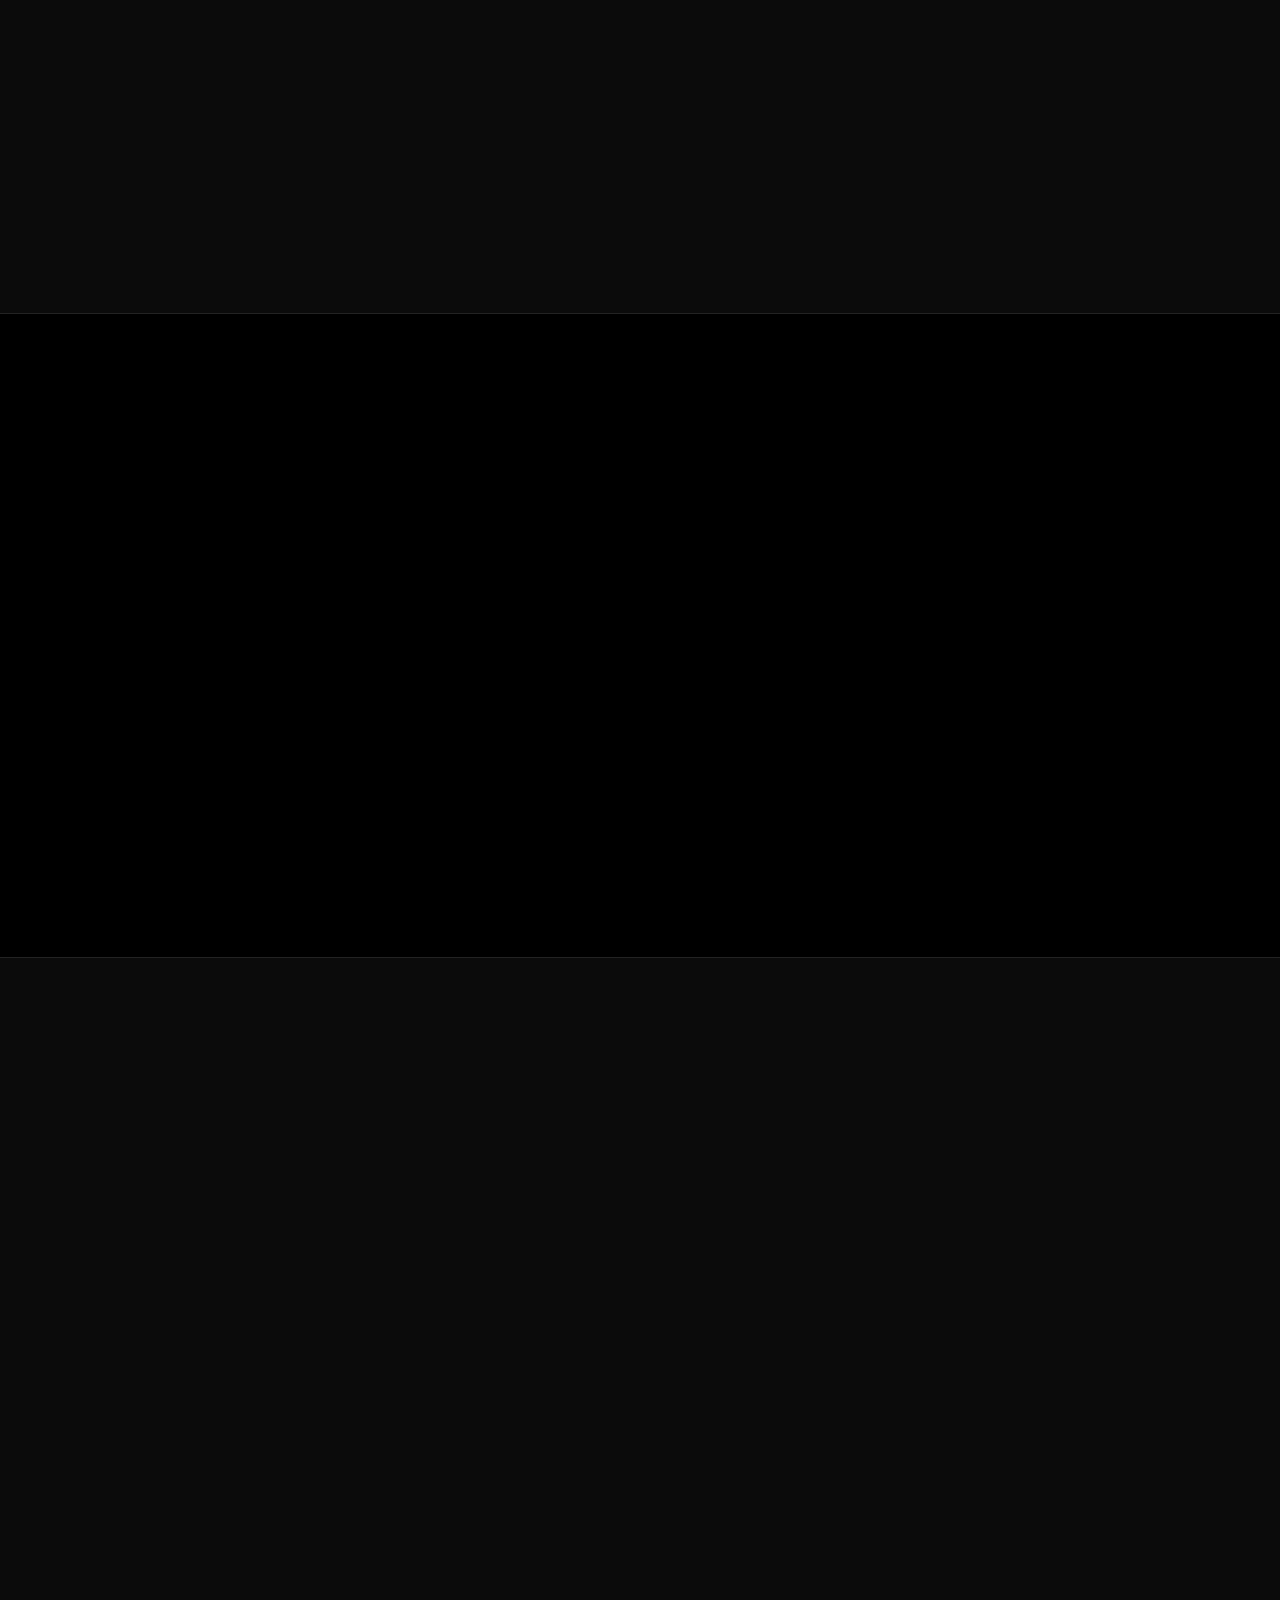
==== commit d8397779: "Add paths to /communities: hero CTA, nav rename, about link Analytics showed zero visits to /communi" ====
--- a/index.html
+++ b/index.html
@@ -23,7 +23,7 @@
   <link rel="preconnect" href="https://fonts.googleapis.com">
   <link rel="preconnect" href="https://fonts.gstatic.com" crossorigin>
   <link href="https://fonts.googleapis.com/css2?family=Inter:wght@400;500;600;700;800;900&family=Anton&display=swap" rel="stylesheet">
-  <link rel="stylesheet" href="style.css?v=105">
+  <link rel="stylesheet" href="style.css?v=106">
   <link rel="icon" type="image/svg+xml" href="favicon.svg">
   <link rel="icon" type="image/png" sizes="64x64" href="favicon.png">
   <link rel="apple-touch-icon" sizes="180x180" href="apple-touch-icon.png">
@@ -61,7 +61,7 @@
         <a href="#about" data-i18n="nav.about">О нас</a>
         <a href="#services" data-i18n="nav.services">Услуги</a>
         <a href="#cases" data-i18n="nav.cases">Кейсы</a>
-        <a href="communities/" data-i18n="nav.network">Сеть</a>
+        <a href="communities/" data-i18n="nav.network">Каналы</a>
         <a href="#process" data-i18n="nav.process">Как работаем</a>
         <a href="#contact" data-i18n="nav.contact">Контакты</a>
       </nav>
@@ -98,6 +98,7 @@
       </p>
       <div class="hero__actions">
         <a href="#cases" class="btn" data-i18n="hero.btnCases">Смотреть кейсы</a>
+        <a href="communities/" class="btn btn--ghost" data-i18n="hero.btnNet">Наша сеть каналов →</a>
         <a href="#contact" class="btn btn--ghost" data-i18n="hero.btnProject">Обсудить проект</a>
       </div>
     </div>
@@ -139,6 +140,7 @@
           Бюджеты, креативы и результаты полностью прозрачны.
         </p>
       </div>
+      <p class="about__netlink-wrap"><a href="communities/" class="about__netlink" data-i18n="about.netlink">Смотреть примеры каналов →</a></p>
     </div>
   </section>
 
@@ -277,7 +279,7 @@
     "nav.about": "About",
     "nav.services": "Services",
     "nav.cases": "Cases",
-    "nav.network": "Network",
+    "nav.network": "Channels",
     "nav.process": "How we work",
     "nav.contact": "Contact",
     "btn.contact": "Get in touch",
@@ -289,6 +291,7 @@
     "hero.title": "WE KNOW<br>WHERE YOUR<br>AUDIENCE LIVES.",
     "hero.text": "A marketing agency for crypto and AI projects. We build media plans, run ads across Telegram, X and YouTube and report with numbers.",
     "hero.btnCases": "View cases",
+    "hero.btnNet": "Our channel network →",
     "hero.btnProject": "Discuss your project",
     "stat.communities": "communities",
     "stat.platforms": "platforms",
@@ -305,6 +308,7 @@
     "about.title": "We're not a<br>big agency.",
     "about.p1": "We are a small team with access to 300+ crypto and AI communities on Telegram, X and YouTube. We work with Web3 projects, NFT collections, DAOs and products that need marketing.",
     "about.p2": "No bureaucracy: you give us a task, we build a media plan, run ads across crypto channels and report the actual results. Budgets, creatives and outcomes are all transparent.",
+    "about.netlink": "See channel examples →",
 
     "services.label": "02 / Services",
     "services.title": "What we do",
@@ -373,7 +377,7 @@
     "nav.about": "Про нас",
     "nav.services": "Послуги",
     "nav.cases": "Кейси",
-    "nav.network": "Мережа",
+    "nav.network": "Канали",
     "nav.process": "Як працюємо",
     "nav.contact": "Контакти",
     "btn.contact": "Зв'язатися",
@@ -385,6 +389,7 @@
     "hero.title": "МИ ЗНАЄМО,<br>ДЕ ВАША<br>АУДИТОРІЯ.",
     "hero.text": "Маркетингове агентство для крипто- та AI-проєктів. Збираємо медіаплани, розміщуємо рекламу в Telegram, X та YouTube і звітуємо цифрами.",
     "hero.btnCases": "Дивитись кейси",
+    "hero.btnNet": "Наша мережа каналів →",
     "hero.btnProject": "Обговорити проєкт",
     "stat.communities": "ком'юніті",
     "stat.platforms": "майданчики",
@@ -401,6 +406,7 @@
     "about.title": "Ми не «велике<br>агентство».",
     "about.p1": "Ми невелика команда з доступом до 300+ крипто- та AI-ком'юніті в Telegram, X та YouTube. Працюємо з Web3-проєктами, NFT-колекціями, DAO та продуктами, яким потрібен маркетинг.",
     "about.p2": "Без бюрократії: ви даєте нам задачу, ми збираємо медіаплан, розміщуємо рекламу в крипто-каналах і звітуємо реальними результатами. Бюджети, креативи та результати — прозорі.",
+    "about.netlink": "Дивитись приклади каналів →",
 
     "services.label": "02 / Послуги",
     "services.title": "Що робимо",
--- a/style.css
+++ b/style.css
@@ -525,6 +525,17 @@
   gap: 48px;
 }
 .about__grid p { font-size: 17px; color: var(--text-dim); }
+.about__netlink-wrap { margin-top: 28px; }
+.about__netlink {
+  font-size: 15px;
+  font-weight: 600;
+  color: var(--text);
+  text-decoration: none;
+  border-bottom: 1px solid var(--muted);
+  padding-bottom: 2px;
+  transition: border-color .2s;
+}
+.about__netlink:hover { border-bottom-color: var(--text); }
 
 /* ---------- Services ---------- */
 .services__grid {
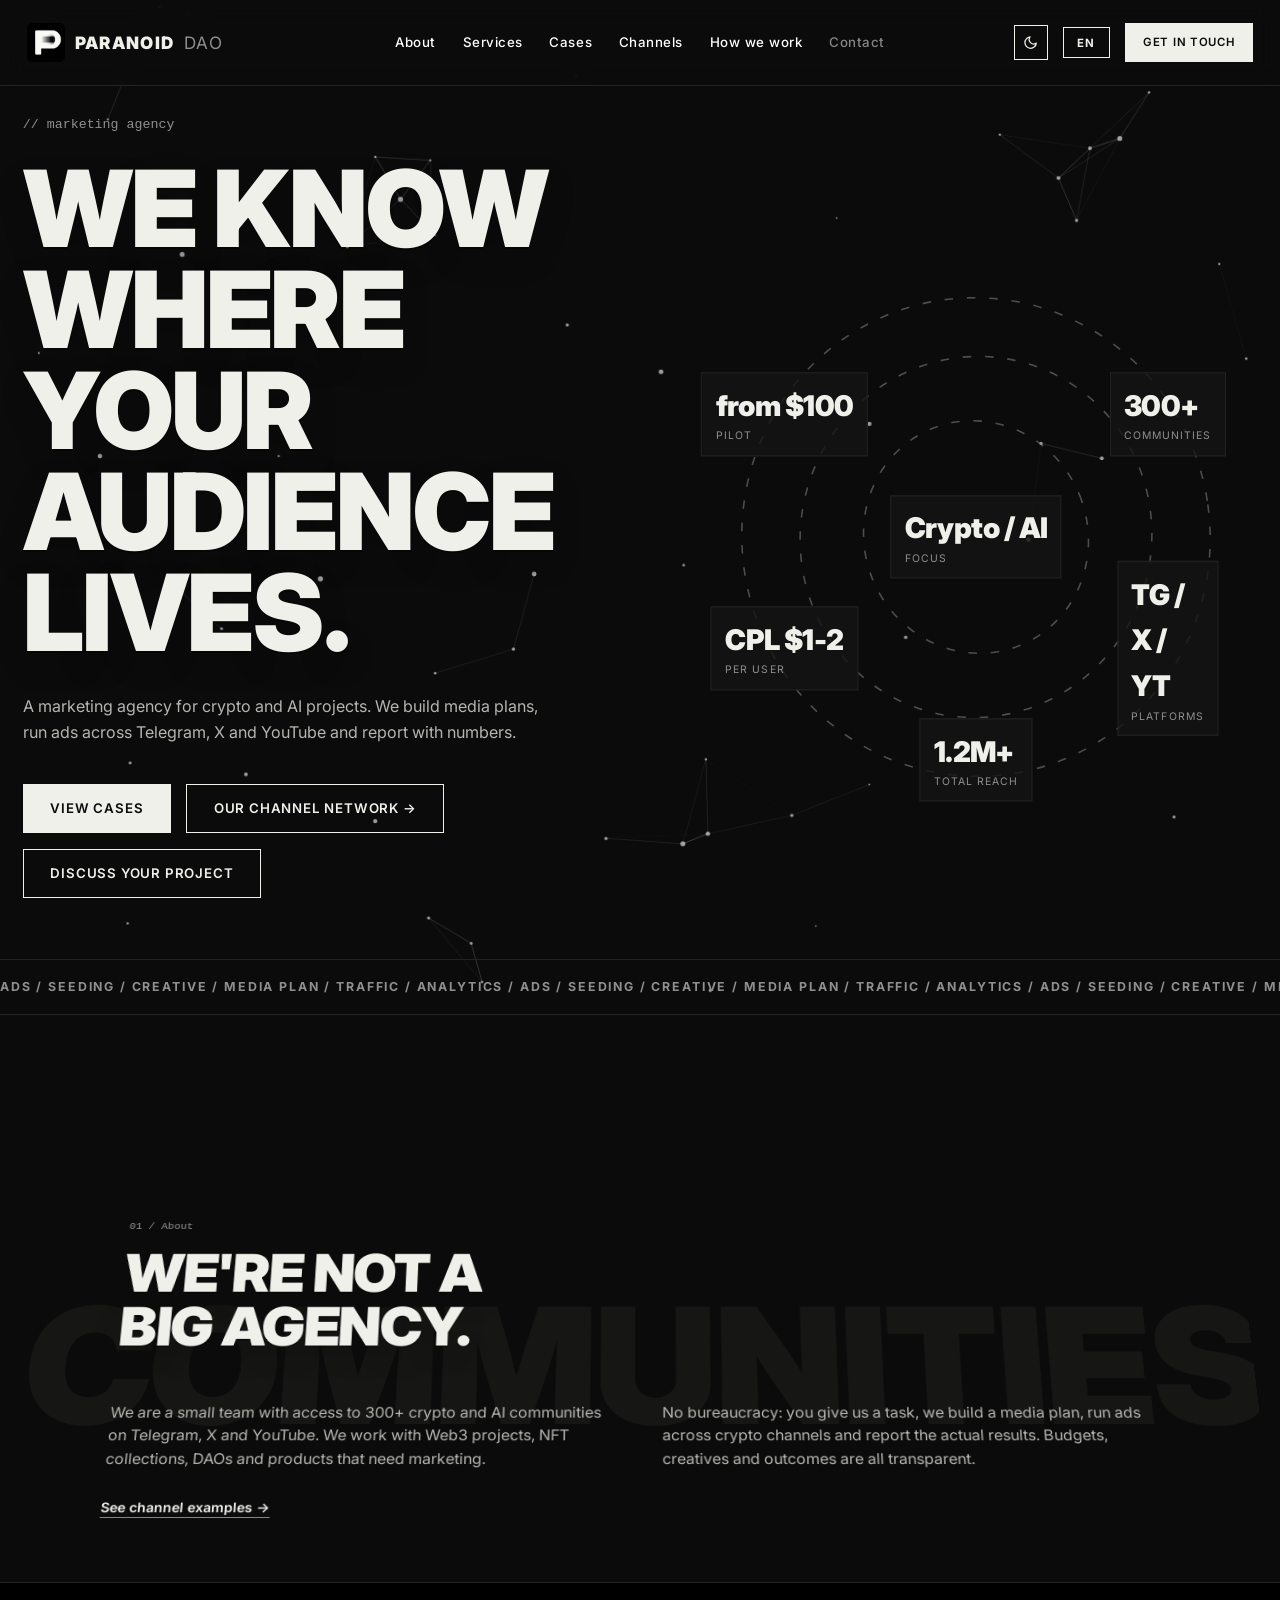
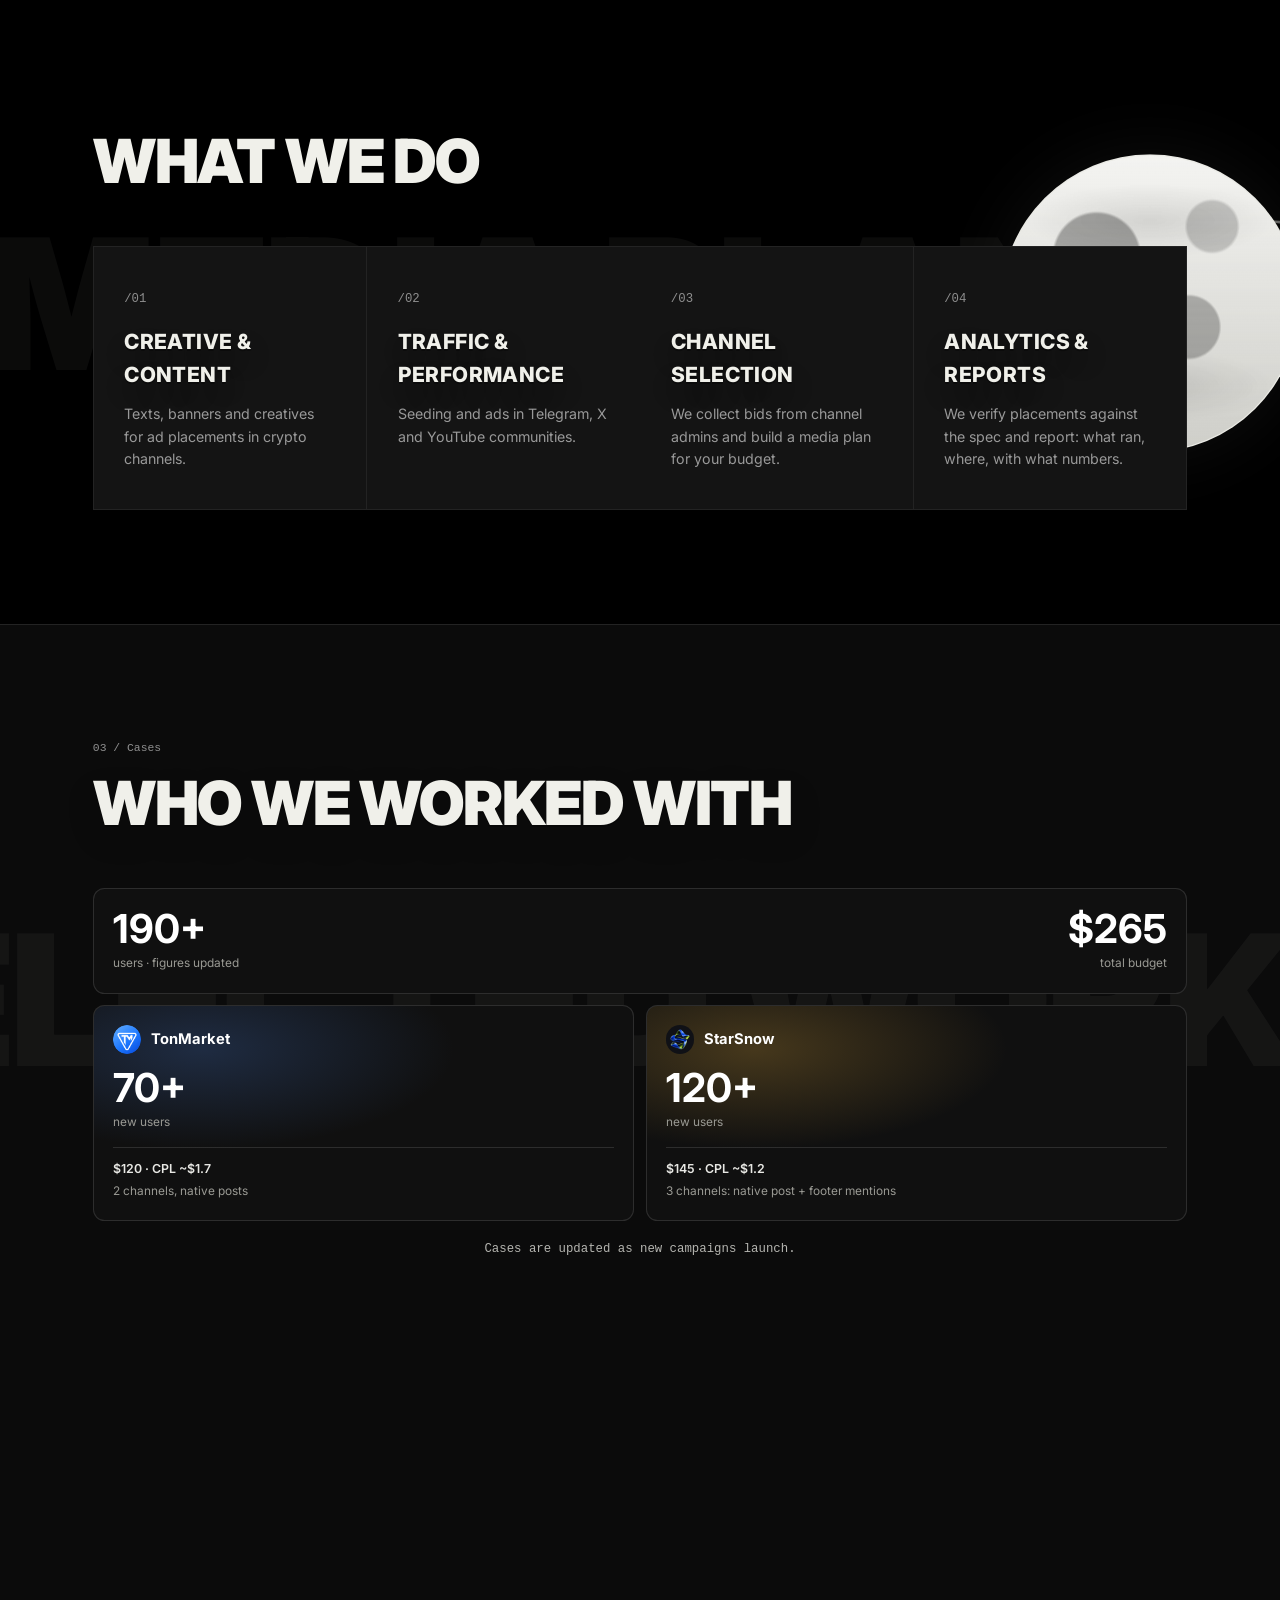
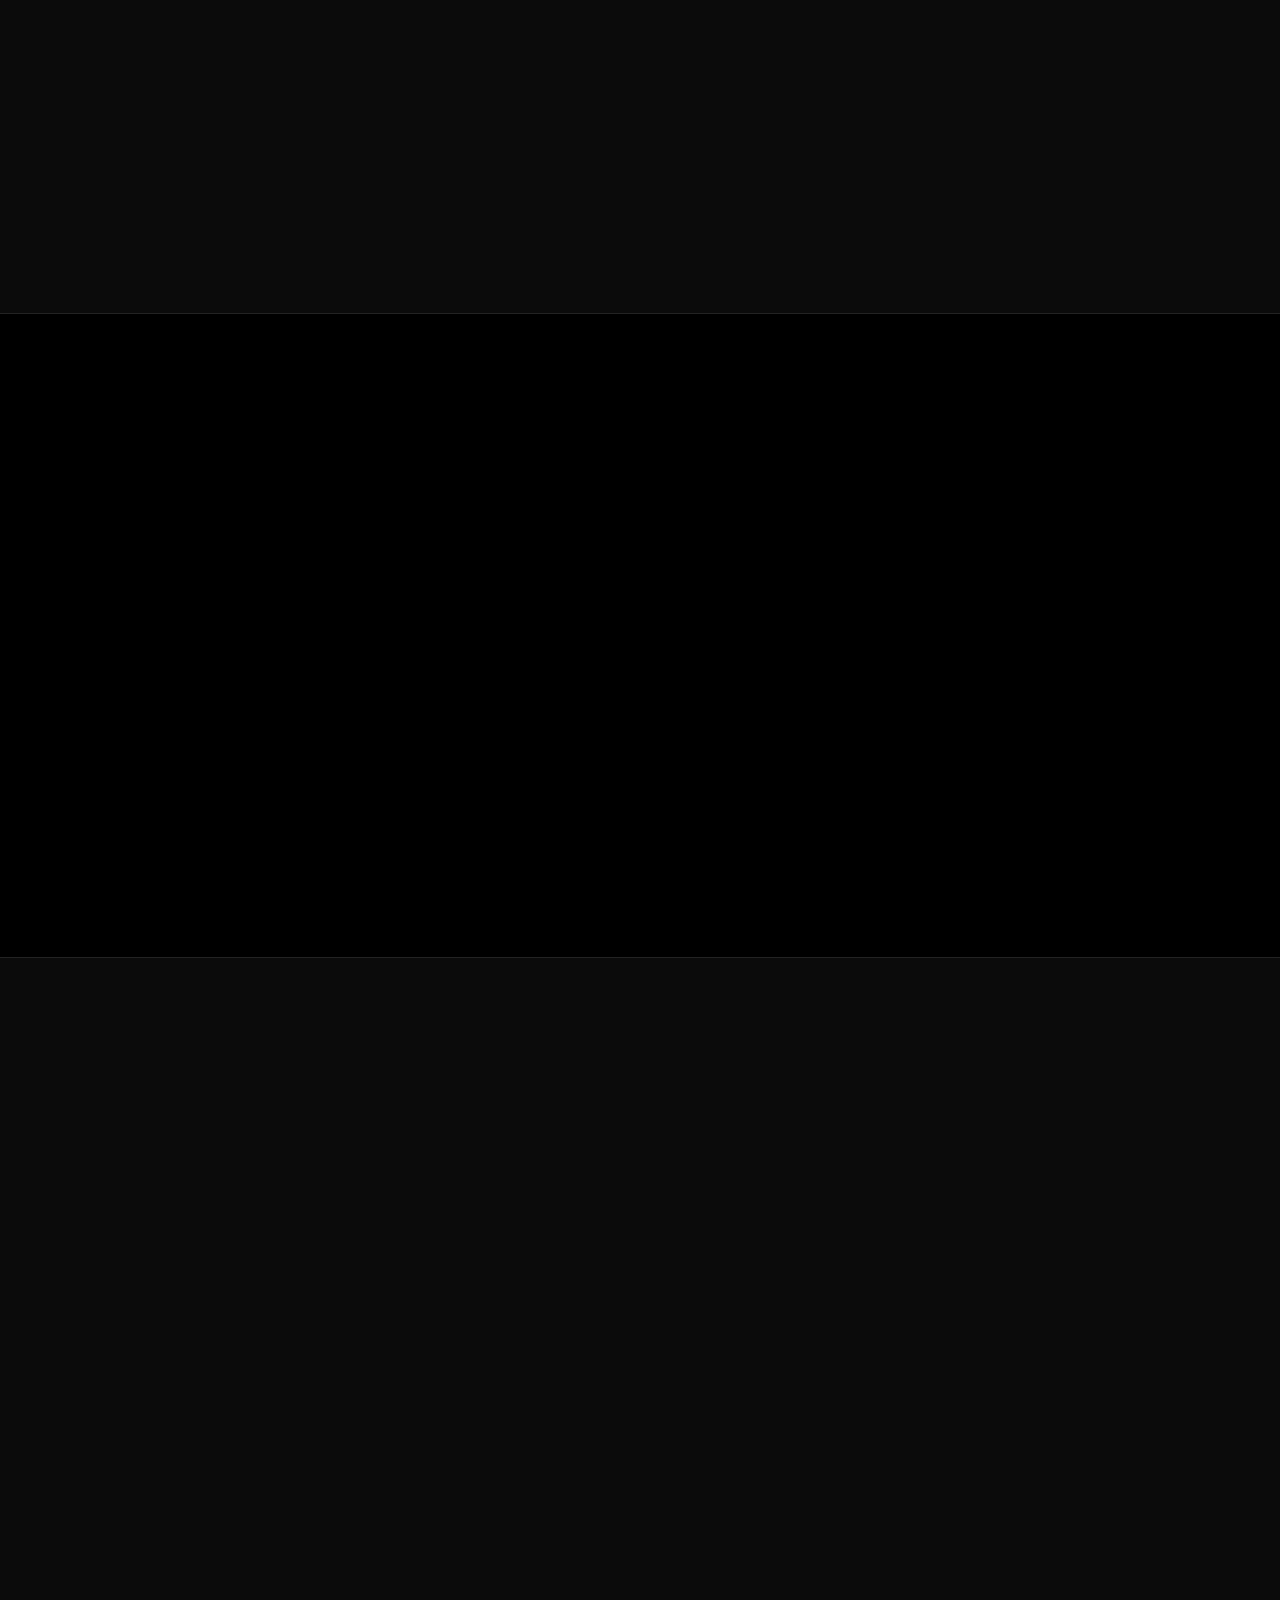
==== commit a390c591: "Bump hero reach stat to 1.2M+ Generated with [Devin](https://devin.ai)  Co-Authored-By: Devin <15824" ====
--- a/index.html
+++ b/index.html
@@ -110,7 +110,7 @@
       </svg>
       <a class="stat" href="communities/"><span class="stat__num">300+</span><span class="stat__label" data-i18n="stat.communities">комьюнити</span></a>
       <a class="stat" href="communities/"><span class="stat__num">TG / X / YT</span><span class="stat__label" data-i18n="stat.platforms">площадки</span></a>
-      <a class="stat" href="communities/"><span class="stat__num">700K+</span><span class="stat__label" data-i18n="stat.reach">суммарный охват</span></a>
+      <a class="stat" href="communities/"><span class="stat__num">1.2M+</span><span class="stat__label" data-i18n="stat.reach">суммарный охват</span></a>
       <a class="stat" href="#cases"><span class="stat__num" data-i18n="stat.cplNum">CPL $1-2</span><span class="stat__label" data-i18n="stat.cpl">за юзера</span></a>
       <a class="stat" href="#pilot"><span class="stat__num" data-i18n="stat.pilotNum">от $100</span><span class="stat__label" data-i18n="stat.pilot">пилот</span></a>
       <a class="stat" href="#services"><span class="stat__num" data-i18n="stat.focusNum">Крипто / AI</span><span class="stat__label" data-i18n="stat.focus">фокус</span></a>
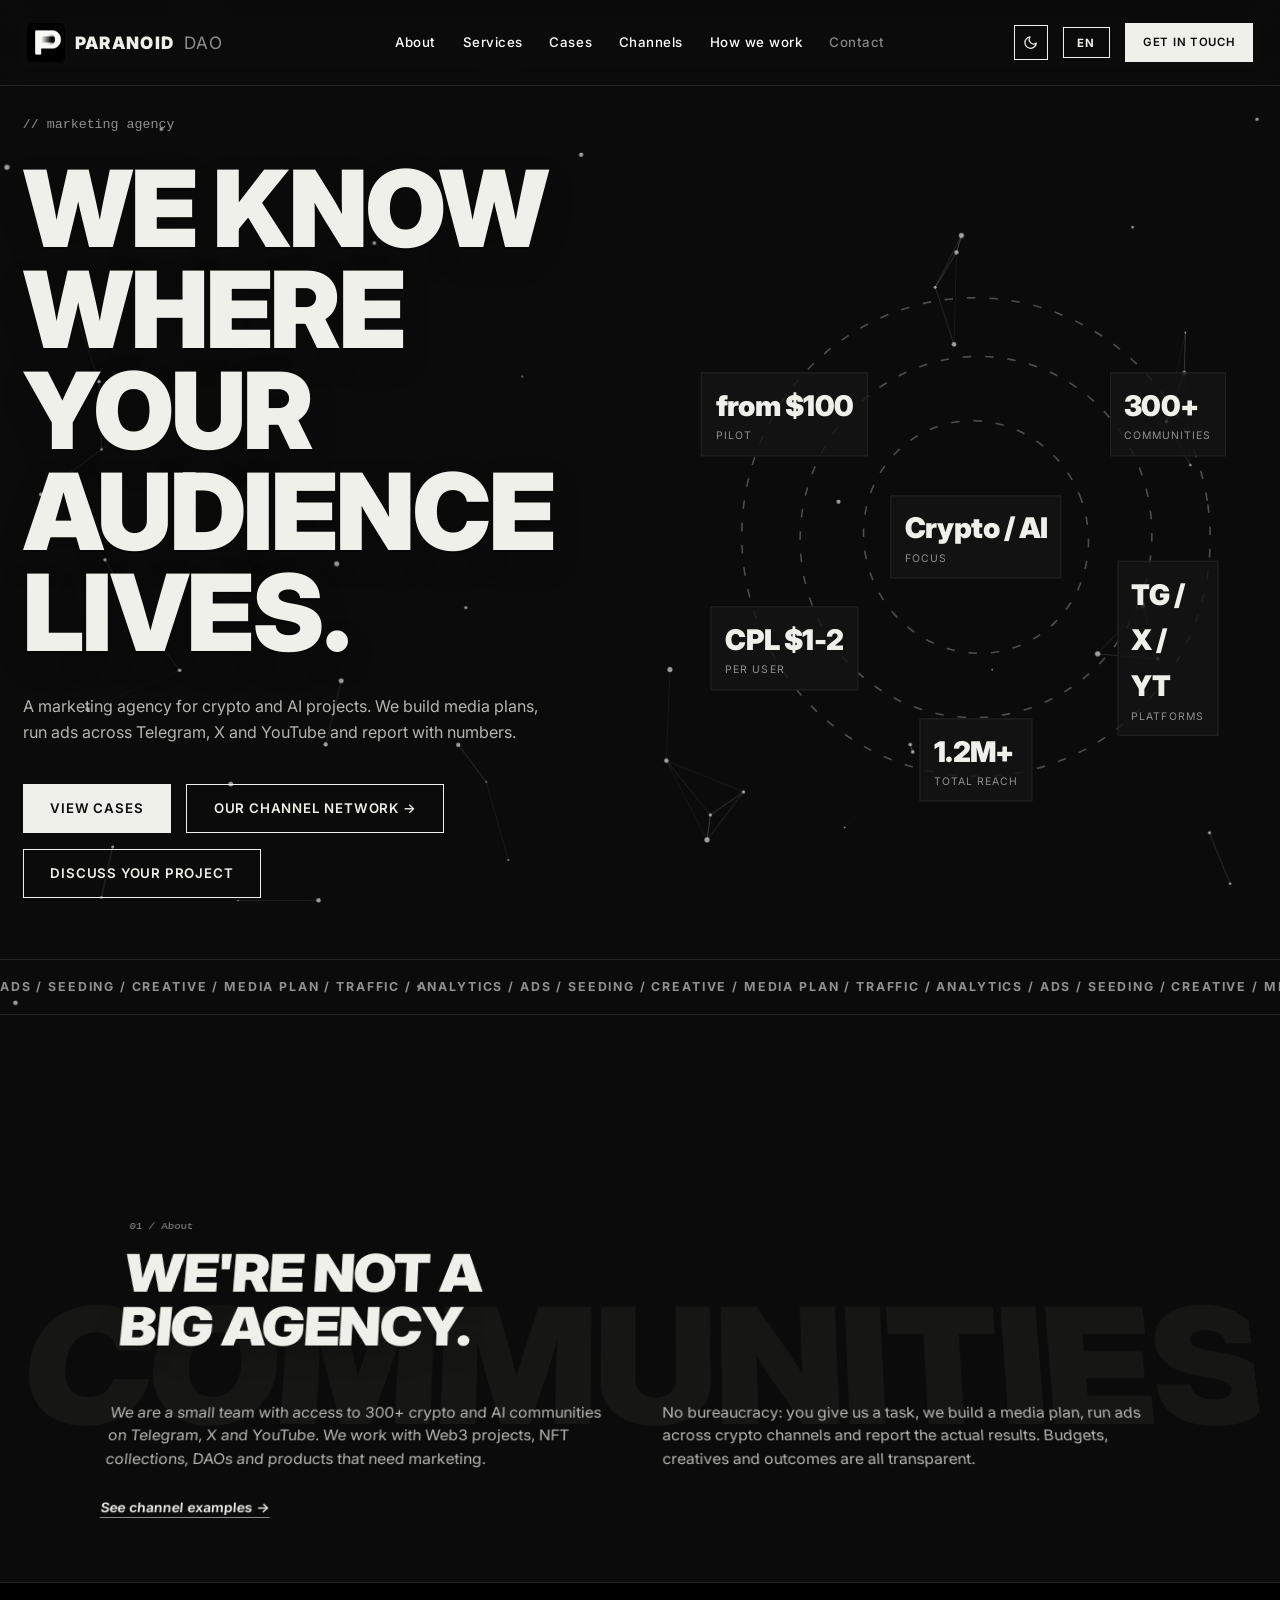
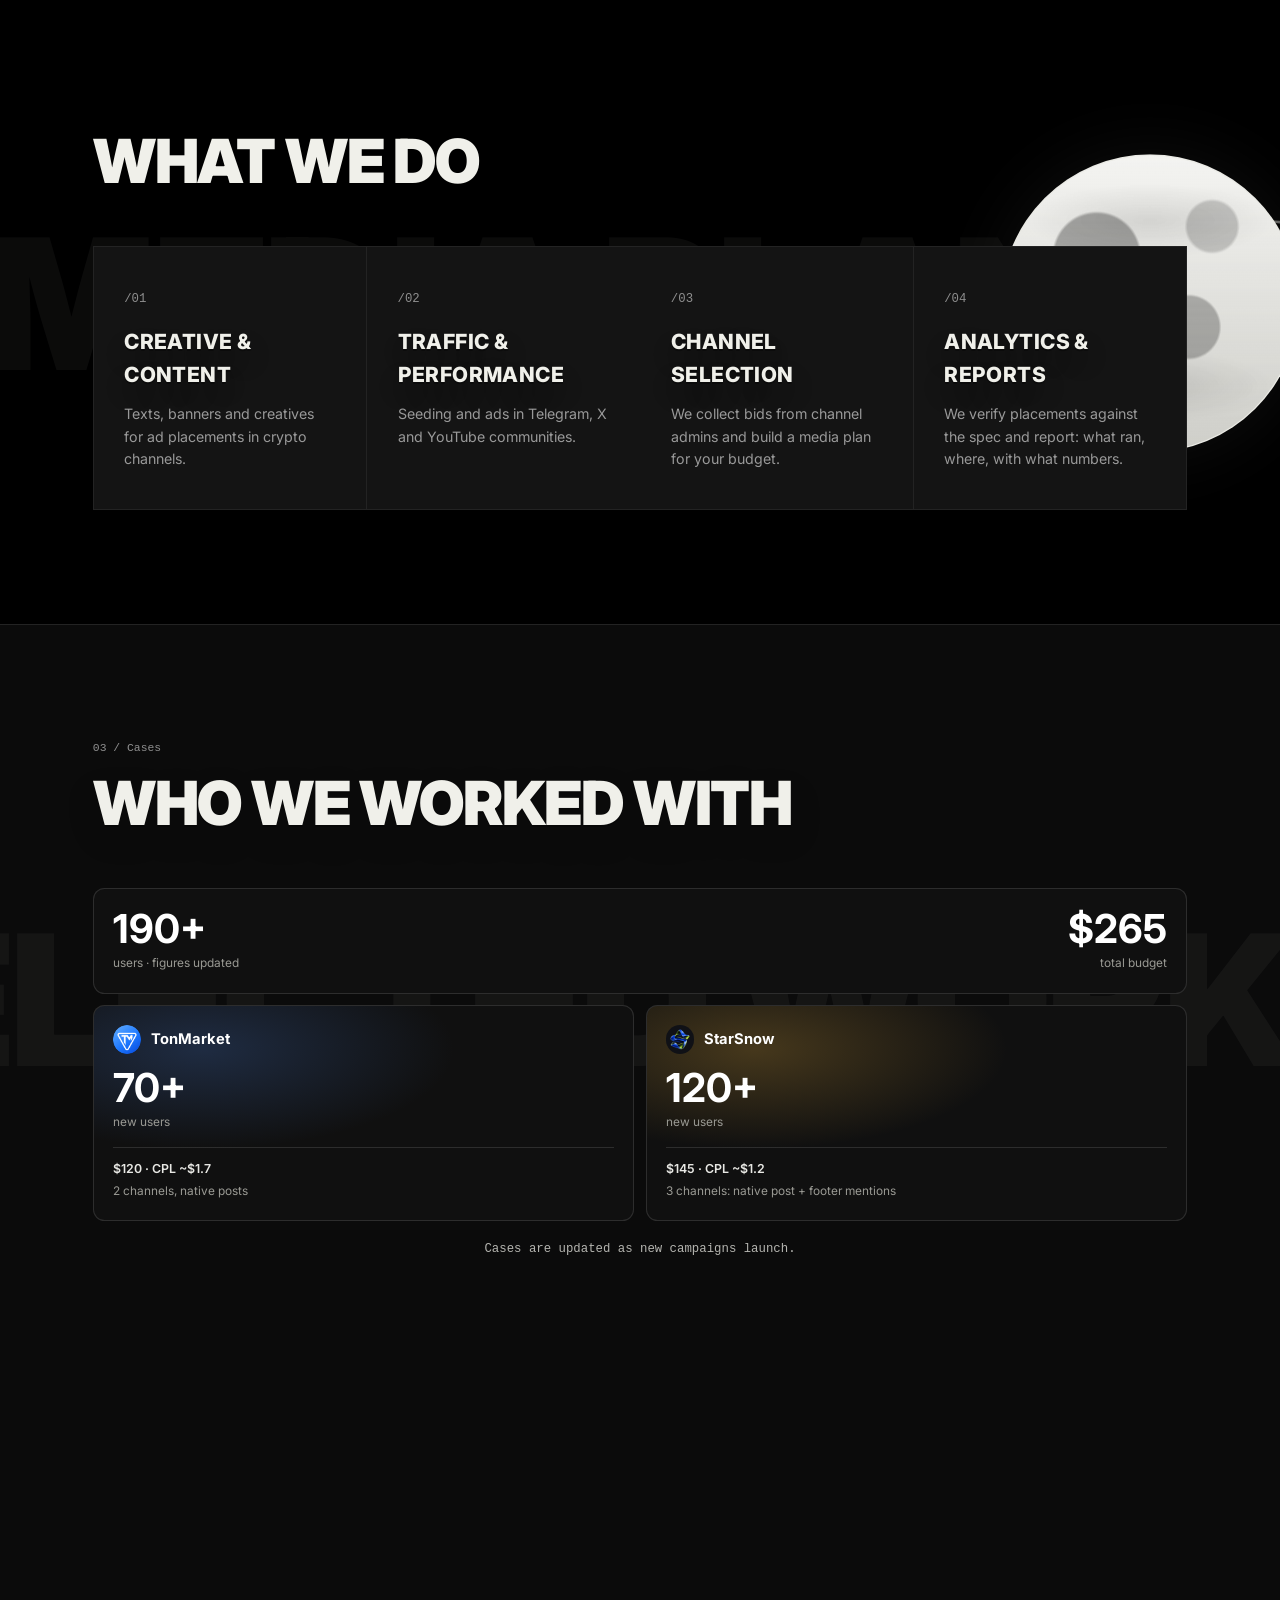
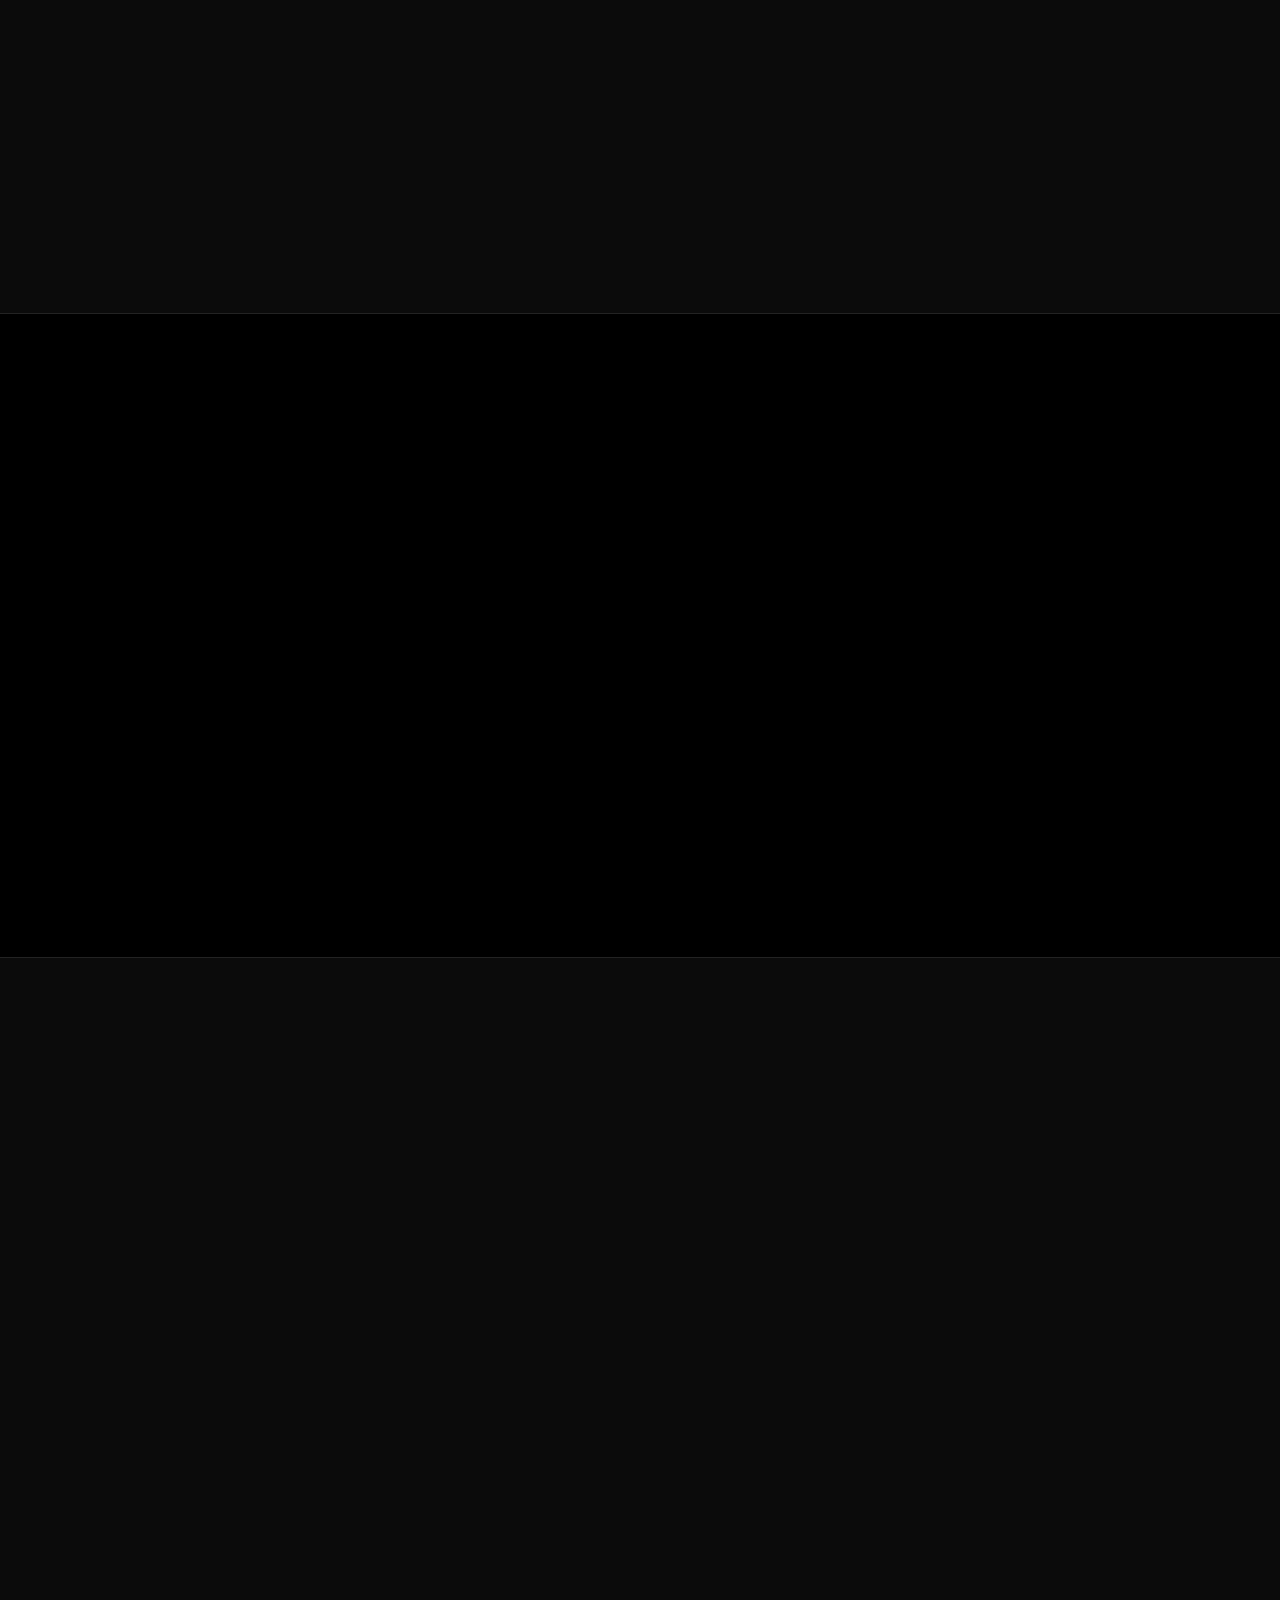
==== commit 22a09999: "Switch meta descriptions to English for search snippets Title was already EN but description/OG/Twit" ====
--- a/index.html
+++ b/index.html
@@ -4,22 +4,22 @@
   <meta charset="UTF-8">
   <meta name="viewport" content="width=device-width, initial-scale=1.0">
   <title>Paranoid DAO — Crypto Marketing & Ads Agency</title>
-  <meta name="description" content="Paranoid DAO — маркетинговое агентство для крипто- и AI-проектов: посевы и реклама в 300+ каналах Telegram, X и YouTube. Медиаплан, креативы, трафик и аналитика.">
+  <meta name="description" content="Paranoid DAO — marketing agency for crypto and AI projects: seeding and ads in 300+ Telegram, X and YouTube channels. Media plans, creatives, traffic and analytics.">
   <link rel="canonical" href="https://paranoidao.xyz/">
   <meta property="og:type" content="website">
   <meta property="og:site_name" content="Paranoid DAO">
   <meta property="og:locale" content="ru_RU">
   <meta property="og:title" content="Paranoid DAO — Crypto Marketing & Ads Agency">
-  <meta property="og:description" content="Посевы и реклама в 300+ крипто и AI-каналах Telegram, X и YouTube. Медиаплан, креативы, трафик и аналитика.">
+  <meta property="og:description" content="Seeding and ads in 300+ crypto and AI channels on Telegram, X and YouTube. Media plans, creatives, traffic and analytics.">
   <meta property="og:url" content="https://paranoidao.xyz/">
   <meta property="og:image" content="https://paranoidao.xyz/og-image-v2.png">
   <meta property="og:image:width" content="1200">
   <meta property="og:image:height" content="630">
-  <meta property="og:image:alt" content="Paranoid DAO: маркетинг для крипто-проектов. 300+ комьюнити в Telegram, X и YouTube.">
+  <meta property="og:image:alt" content="Paranoid DAO: marketing for crypto projects. 300+ communities on Telegram, X and YouTube.">
   <meta name="twitter:card" content="summary_large_image">
   <meta name="twitter:image:alt" content="Paranoid DAO: маркетинг для крипто-проектов">
   <meta name="twitter:title" content="Paranoid DAO — Crypto Marketing & Ads Agency">
-  <meta name="twitter:description" content="Маркетинговое агентство с доступом к 300+ крипто и AI-комьюнити.">
+  <meta name="twitter:description" content="Marketing agency with access to 300+ crypto and AI communities.">
   <link rel="preconnect" href="https://fonts.googleapis.com">
   <link rel="preconnect" href="https://fonts.gstatic.com" crossorigin>
   <link href="https://fonts.googleapis.com/css2?family=Inter:wght@400;500;600;700;800;900&family=Anton&display=swap" rel="stylesheet">
@@ -34,7 +34,7 @@
     "name": "Paranoid DAO",
     "url": "https://paranoidao.xyz/",
     "logo": "https://paranoidao.xyz/paranoiddao-avatar.png",
-    "description": "Маркетинговое агентство с доступом к 300+ крипто и AI-комьюнити в Telegram, X и YouTube.",
+    "description": "Marketing agency with access to 300+ crypto and AI communities on Telegram, X and YouTube.",
     "sameAs": [
       "https://t.me/paranoiddao_mirror",
       "https://t.me/relapseqq",
